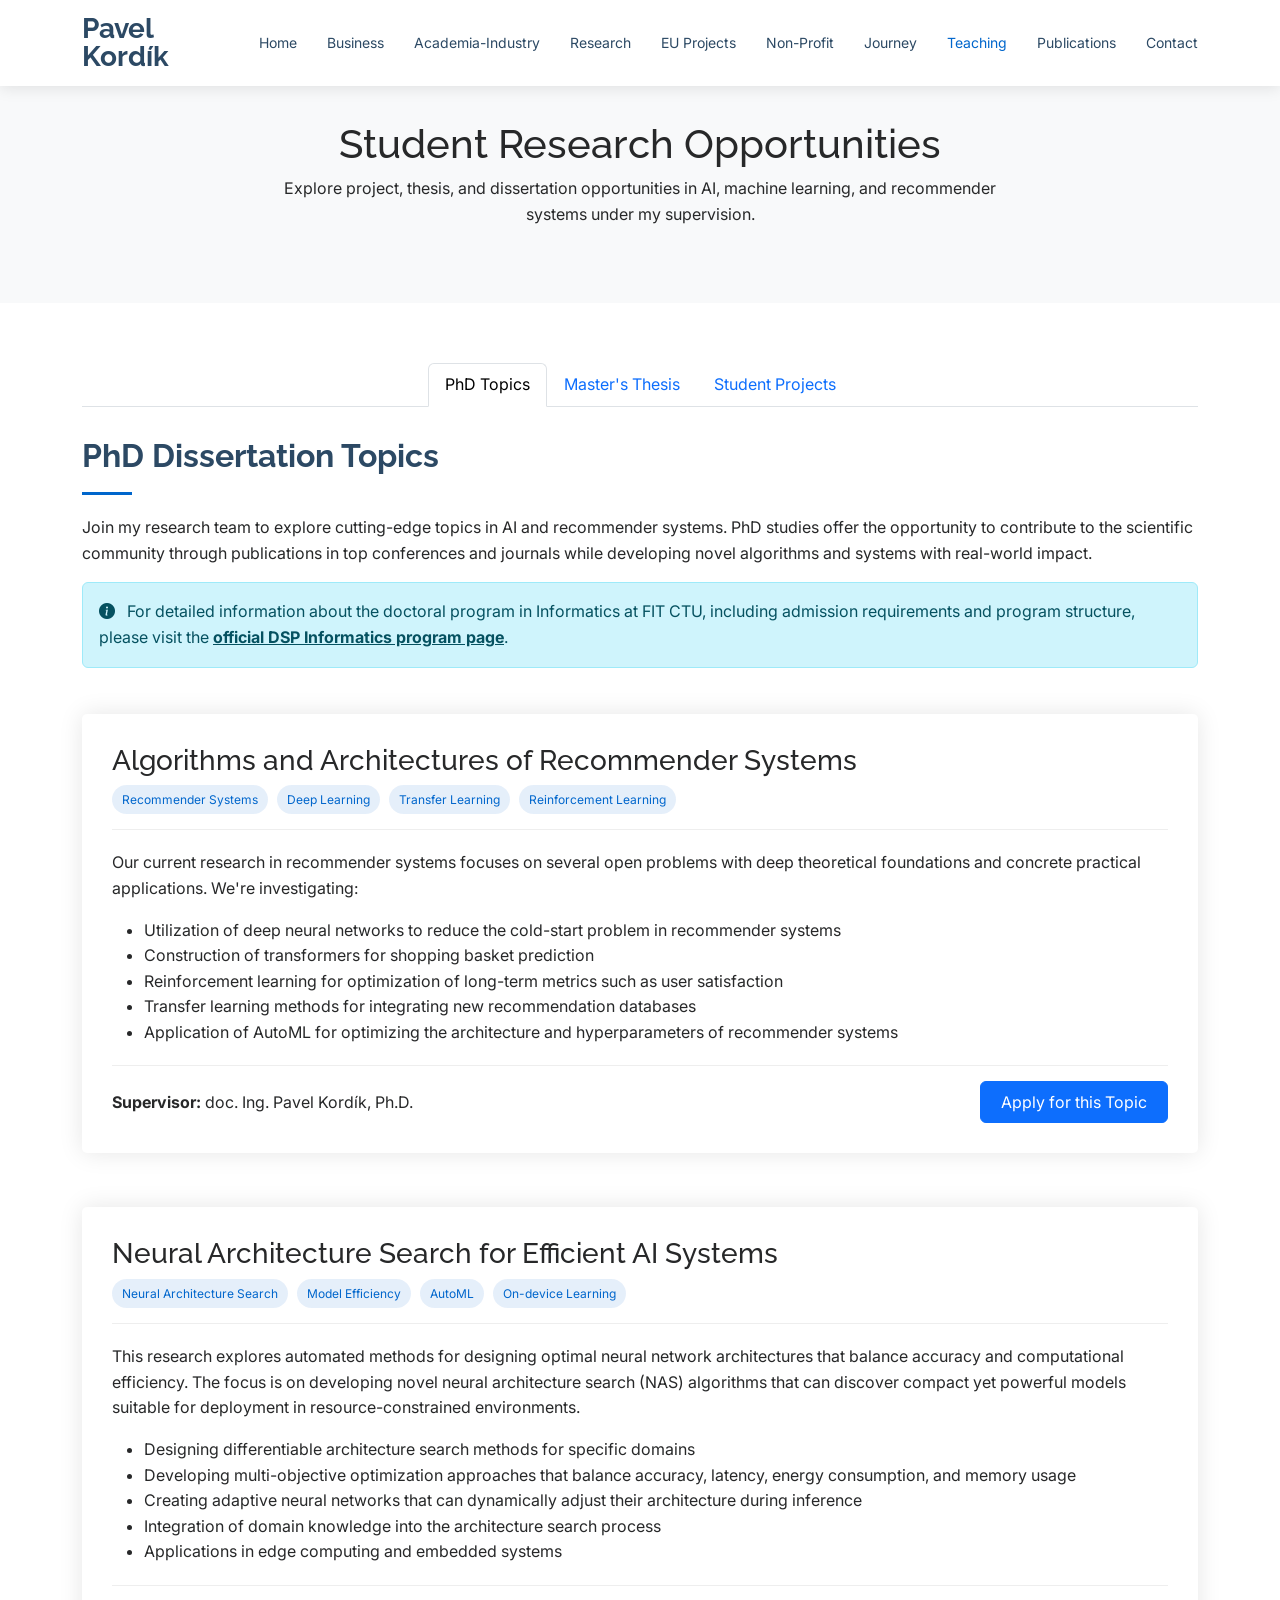
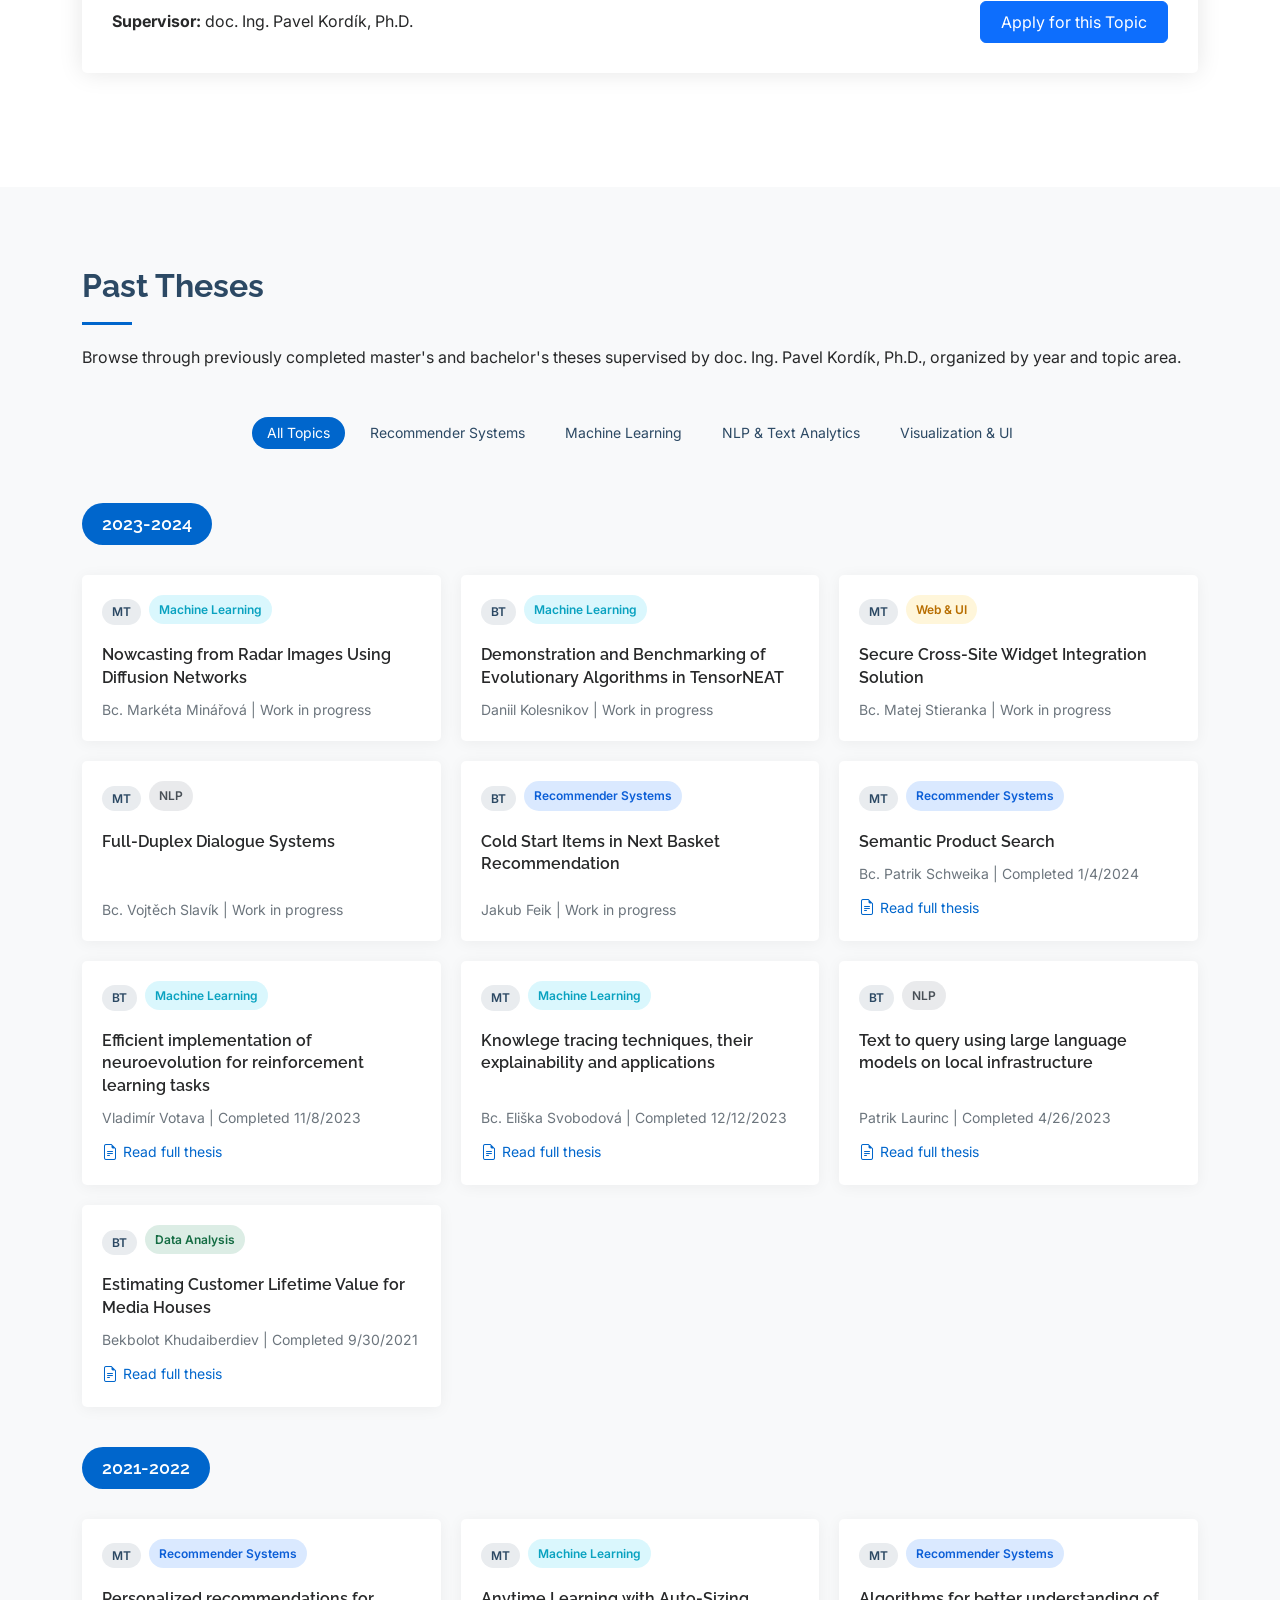
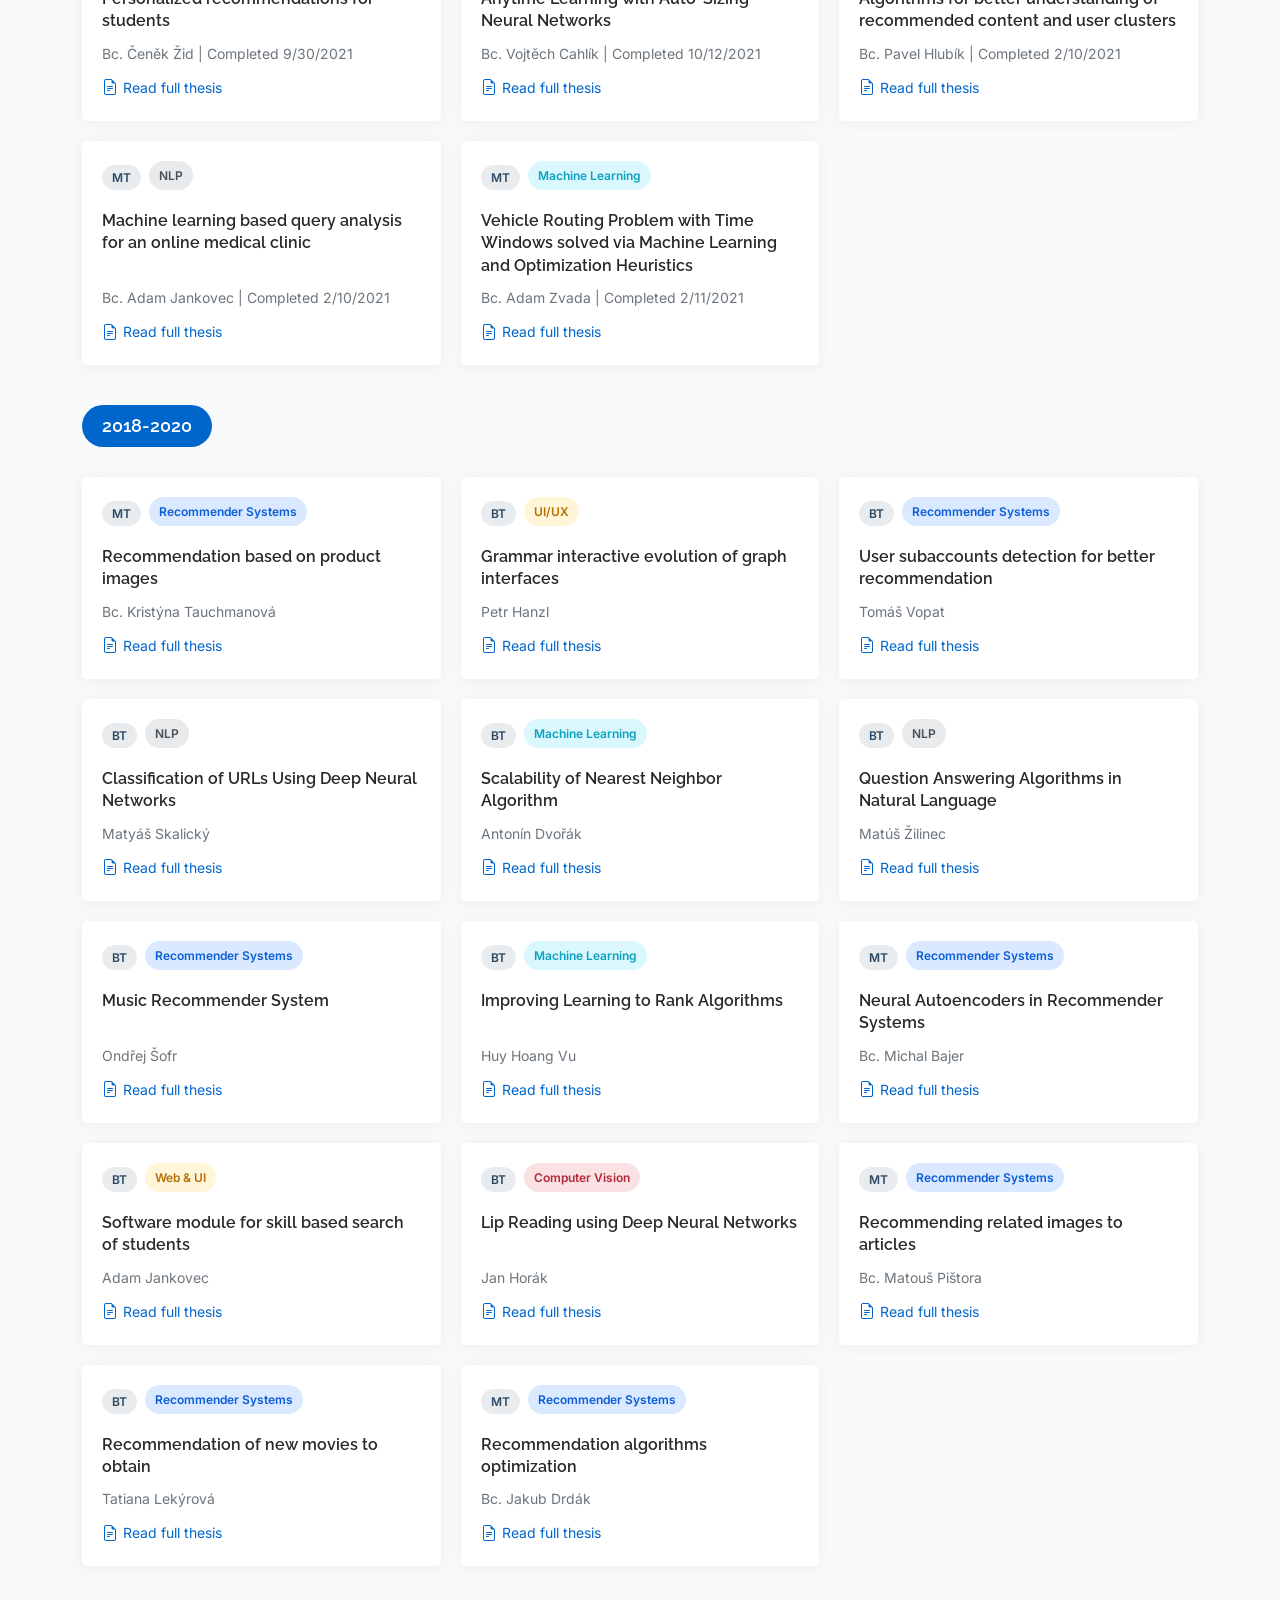
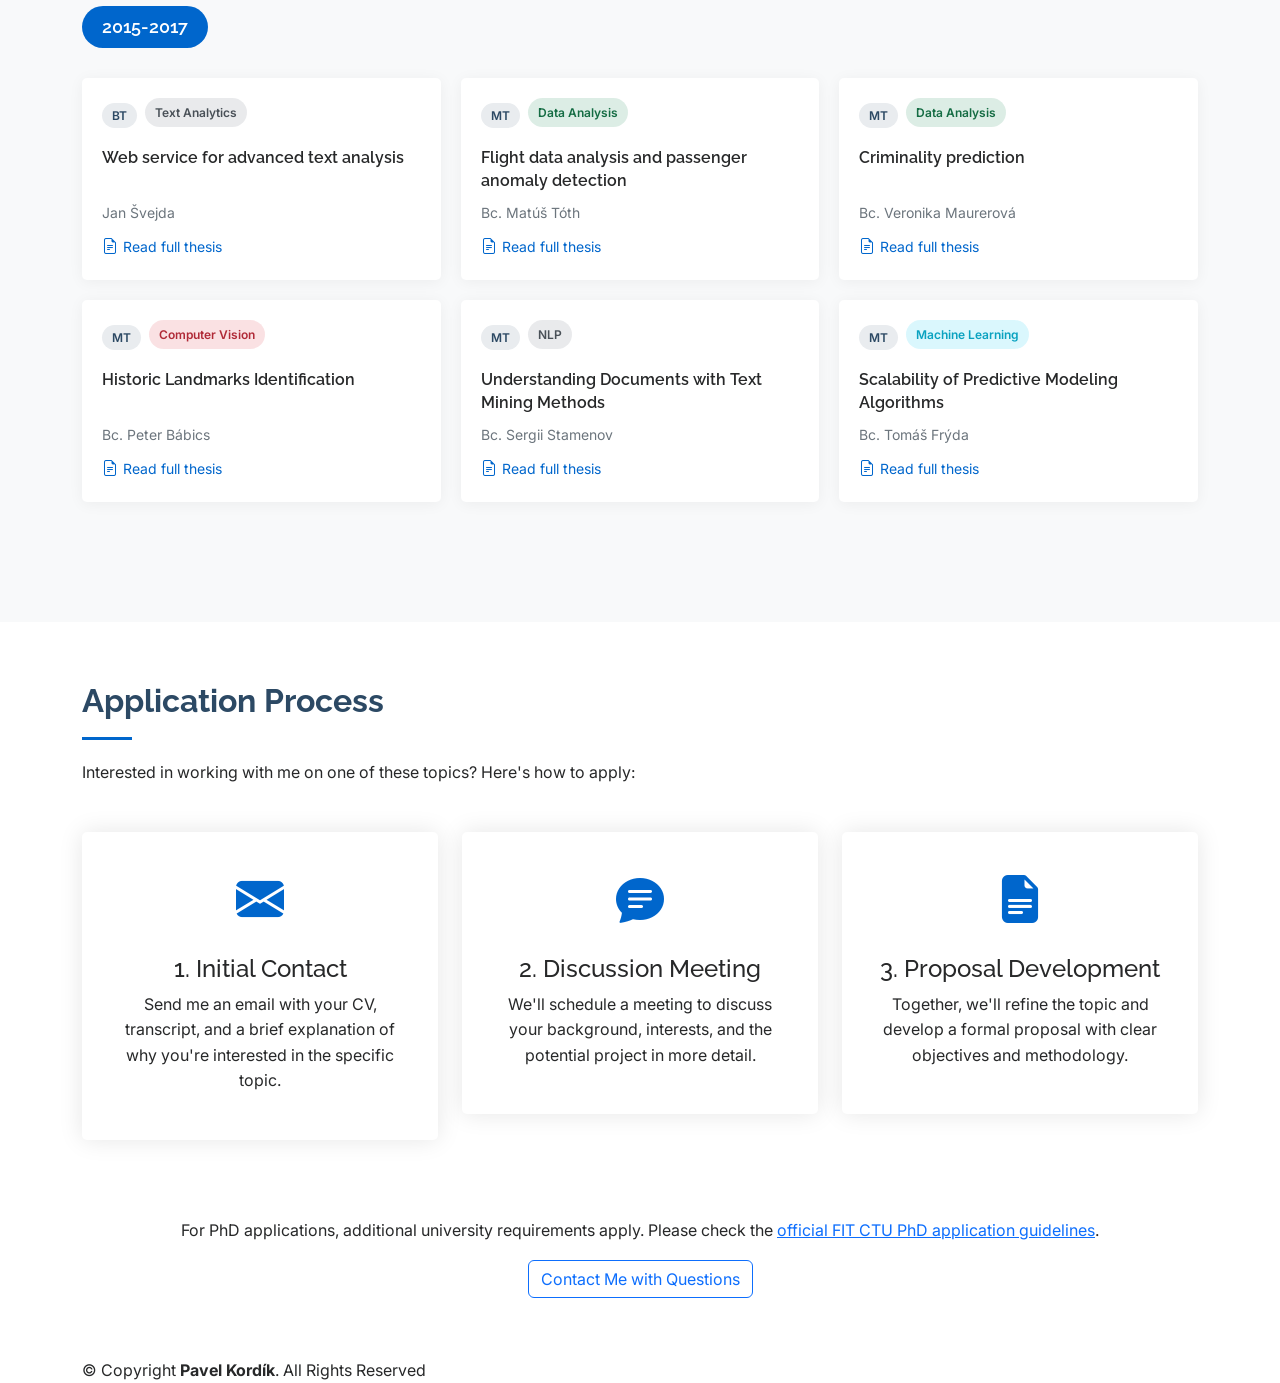
==== student-topics.html @ f91f47b9 "Update student-topics.html with thesis timeline and direct thesis links" ====
<!DOCTYPE html>
<html lang="en">

<head>
  <meta charset="utf-8">
  <meta content="width=device-width, initial-scale=1.0" name="viewport">

  <title>Student Topics - Pavel Kordík</title>
  <meta content="Research and study opportunities for students offered by Pavel Kordík at the Czech Technical University in Prague" name="description">
  <meta content="AI, Machine Learning, PhD topics, Student Projects, Recommender Systems, Pavel Kordik" name="keywords">

  <!-- Google Fonts -->
  <link href="https://fonts.googleapis.com/css?family=Inter:300,300i,400,400i,600,600i,700,700i|Raleway:300,300i,400,400i,500,500i,600,600i,700,700i" rel="stylesheet">

  <!-- Vendor CSS Files -->
  <link href="https://cdn.jsdelivr.net/npm/bootstrap@5.3.0/dist/css/bootstrap.min.css" rel="stylesheet">
  <link href="https://cdn.jsdelivr.net/npm/bootstrap-icons@1.10.0/font/bootstrap-icons.css" rel="stylesheet">
  <link href="https://unpkg.com/aos@2.3.1/dist/aos.css" rel="stylesheet">

  <style>
    :root {
      --primary-color: #0066cc;
      --secondary-color: #2c4964;
      --text-color: #272829;
      --light-bg: #f8f9fa;
    }

    body {
      font-family: 'Inter', sans-serif;
      color: var(--text-color);
      line-height: 1.6;
    }

    h1, h2, h3, h4, h5, h6 {
      font-family: 'Raleway', sans-serif;
    }

    #header {
      background: rgba(255, 255, 255, 0.95);
      box-shadow: 0px 2px 15px rgba(0, 0, 0, 0.1);
      transition: all 0.5s;
      z-index: 997;
      padding: 15px 0;
    }
    
    #header .logo {
      font-size: 28px;
      margin: 0;
      padding: 0;
      line-height: 1;
      font-weight: 700;
      font-family: 'Raleway', sans-serif;
    }
    
    #header .logo a {
      color: var(--secondary-color);
      text-decoration: none;
    }
    
    .navbar {
      padding: 0;
    }
    
    .navbar ul {
      margin: 0;
      padding: 0;
      display: flex;
      list-style: none;
      align-items: center;
    }
    
    .navbar li {
      position: relative;
    }
    
    .navbar a, .navbar a:focus {
      display: flex;
      align-items: center;
      justify-content: space-between;
      padding: 10px 0 10px 30px;
      font-size: 14px;
      color: var(--secondary-color);
      white-space: nowrap;
      transition: 0.3s;
      text-decoration: none;
    }
    
    .navbar a i, .navbar a:focus i {
      font-size: 12px;
      line-height: 0;
      margin-left: 5px;
    }
    
    .navbar a:hover, .navbar .active, .navbar .active:focus, .navbar li:hover > a {
      color: var(--primary-color);
    }
    
    .mobile-nav-toggle {
      color: var(--secondary-color);
      font-size: 28px;
      cursor: pointer;
      display: none;
      line-height: 0;
      transition: 0.5s;
    }
    
    .mobile-nav-toggle.bi-x {
      color: #fff;
    }
    
    @media (max-width: 991px) {
      .mobile-nav-toggle {
        display: block;
      }
      
      .navbar ul {
        display: none;
      }
    }
    
    .navbar-mobile {
      position: fixed;
      overflow: hidden;
      top: 0;
      right: 0;
      left: 0;
      bottom: 0;
      background: rgba(0, 0, 0, 0.9);
      transition: 0.3s;
      z-index: 999;
    }
    
    .navbar-mobile .mobile-nav-toggle {
      position: absolute;
      top: 15px;
      right: 15px;
    }
    
    .navbar-mobile ul {
      display: block;
      position: absolute;
      top: 55px;
      right: 15px;
      bottom: 15px;
      left: 15px;
      padding: 10px 0;
      background-color: #fff;
      overflow-y: auto;
      transition: 0.3s;
    }
    
    .navbar-mobile a, .navbar-mobile a:focus {
      padding: 10px 20px;
      font-size: 15px;
      color: var(--secondary-color);
    }
    
    .navbar-mobile a:hover, .navbar-mobile .active, .navbar-mobile li:hover > a {
      color: var(--primary-color);
    }

    .hero {
      padding-top: 120px;
      padding-bottom: 60px;
      background: var(--light-bg);
    }

    .section-title {
      padding-bottom: 30px;
    }

    .section-title h2 {
      font-size: 32px;
      font-weight: bold;
      margin-bottom: 20px;
      padding-bottom: 20px;
      position: relative;
      color: var(--secondary-color);
    }

    .section-title h2::after {
      content: '';
      position: absolute;
      display: block;
      width: 50px;
      height: 3px;
      background: var(--primary-color);
      bottom: 0;
      left: 0;
    }

    section {
      padding: 60px 0;
      overflow: hidden;
    }

    .topic-card {
      padding: 30px;
      box-shadow: 0 0 24px 0 rgba(0, 0, 0, 0.1);
      background: #fff;
      margin-bottom: 30px;
      transition: all 0.3s ease-in-out;
      border-radius: 5px;
    }

    .topic-card:hover {
      transform: translateY(-5px);
    }

    .tag {
      display: inline-block;
      background-color: rgba(0, 102, 204, 0.1);
      color: var(--primary-color);
      padding: 5px 10px;
      border-radius: 20px;
      font-size: 12px;
      margin-right: 5px;
      margin-bottom: 5px;
    }

    .topic-header {
      border-bottom: 1px solid #eee;
      margin-bottom: 20px;
      padding-bottom: 10px;
    }

    .topic-footer {
      border-top: 1px solid #eee;
      margin-top: 20px;
      padding-top: 15px;
      display: flex;
      justify-content: space-between;
      align-items: center;
    }

    .apply-button {
      padding: 8px 20px;
    }

    .tab-content {
      padding-top: 30px;
    }

    /* Add smooth scrolling for all browsers */
    html {
      scroll-behavior: smooth;
    }

    /* Timeline Styles */
    .past-theses {
      background-color: var(--light-bg);
      padding: 80px 0;
    }

    .timeline-year {
      margin-bottom: 40px;
    }

    .year-heading {
      position: relative;
      display: inline-block;
      padding: 10px 20px;
      background-color: var(--primary-color);
      color: #fff;
      border-radius: 30px;
      margin-bottom: 30px;
      font-size: 18px;
      font-weight: 600;
    }

    .timeline-items {
      display: grid;
      grid-template-columns: repeat(auto-fill, minmax(300px, 1fr));
      gap: 20px;
      position: relative;
    }

    .thesis-card {
      background: #fff;
      border-radius: 5px;
      padding: 20px;
      box-shadow: 0 2px 15px rgba(0, 0, 0, 0.05);
      transition: all 0.3s ease;
      height: 100%;
      display: flex;
      flex-direction: column;
    }

    .thesis-card:hover {
      transform: translateY(-5px);
      box-shadow: 0 5px 20px rgba(0, 0, 0, 0.1);
    }

    .thesis-header {
      display: flex;
      align-items: center;
      margin-bottom: 15px;
      flex-wrap: wrap;
      gap: 8px;
    }

    .thesis-type {
      display: inline-block;
      padding: 3px 10px;
      background-color: #e9ecef;
      border-radius: 20px;
      font-size: 12px;
      font-weight: 600;
      color: var(--secondary-color);
    }

    .thesis-badge {
      display: inline-block;
      padding: 3px 10px;
      background-color: #198754;
      color: white;
      border-radius: 20px;
      font-size: 12px;
      font-weight: 600;
    }

    /* Improved tag colors with better readability */
    .tag.bg-primary {
      background-color: rgba(13, 110, 253, 0.15) !important;
      color: #0b5ed7 !important;
      font-weight: 600;
    }
    
    .tag.bg-info {
      background-color: rgba(13, 202, 240, 0.15) !important;
      color: #0aa2c0 !important;
      font-weight: 600;
    }
    
    .tag.bg-secondary {
      background-color: rgba(108, 117, 125, 0.15) !important;
      color: #495057 !important;
      font-weight: 600;
    }
    
    .tag.bg-success {
      background-color: rgba(25, 135, 84, 0.15) !important;
      color: #146c43 !important;
      font-weight: 600;
    }
    
    .tag.bg-warning {
      background-color: rgba(255, 193, 7, 0.15) !important;
      color: #b86e00 !important;
      font-weight: 600;
    }
    
    .tag.bg-danger {
      background-color: rgba(220, 53, 69, 0.15) !important;
      color: #b02a37 !important;
      font-weight: 600;
    }

    .thesis-card h4 {
      font-size: 16px;
      margin-bottom: 10px;
      line-height: 1.4;
      font-weight: 600;
    }

    .student {
      font-size: 14px;
      color: #6c757d;
      margin: 0;
      margin-top: auto;
    }

    .thesis-link {
      display: inline-flex;
      align-items: center;
      color: var(--primary-color);
      font-size: 14px;
      margin-top: 10px;
      text-decoration: none;
      transition: all 0.3s ease;
    }

    .thesis-link:hover {
      text-decoration: underline;
      color: #0056b3;
    }

    .thesis-link i {
      margin-right: 5px;
      font-size: 16px;
    }

    .nav-pills .nav-link {
      border-radius: 20px;
      padding: 5px 15px;
      font-size: 14px;
      margin: 0 5px;
      color: var(--secondary-color);
    }

    .nav-pills .nav-link.active {
      background-color: var(--primary-color);
      color: white;
    }

    @media (max-width: 768px) {
      .timeline-items {
        grid-template-columns: 1fr;
      }
    }
  </style>
</head>

<body>
  <!-- Header with Navigation -->
  <header id="header" class="fixed-top d-flex align-items-center">
    <div class="container d-flex align-items-center justify-content-between">
      <h1 class="logo me-auto"><a href="index.html">Pavel Kordík</a></h1>
      <nav id="navbar" class="navbar">
        <ul>
          <li><a class="nav-link" href="index.html">Home</a></li>
          <li><a class="nav-link" href="index.html#business">Business</a></li>
          <li><a class="nav-link" href="index.html#bridge">Academia-Industry</a></li>
          <li><a class="nav-link" href="index.html#research">Research</a></li>
          <li><a class="nav-link" href="index.html#eu-projects">EU Projects</a></li>
          <li><a class="nav-link" href="index.html#non-profit">Non-Profit</a></li>
          <li><a class="nav-link" href="index.html#journey">Journey</a></li>
          <li><a class="nav-link active" href="index.html#teaching">Teaching</a></li>
          <li><a class="nav-link" href="index.html#publications">Publications</a></li>
          <li><a class="nav-link" href="index.html#contact">Contact</a></li>
        </ul>
        <i class="bi bi-list mobile-nav-toggle"></i>
      </nav>
    </div>
  </header>

  <!-- Hero Section -->
  <section id="hero" class="hero">
    <div class="container">
      <div class="row gy-4 justify-content-center">
        <div class="col-lg-8 text-center">
          <h1 data-aos="fade-up">Student Research Opportunities</h1>
          <p data-aos="fade-up" data-aos-delay="400">Explore project, thesis, and dissertation opportunities in AI, machine learning, and recommender systems under my supervision.</p>
        </div>
      </div>
    </div>
  </section>

  <main id="main">
    <!-- Topic Navigation -->
    <section class="topic-navigation">
      <div class="container">
        <ul class="nav nav-tabs justify-content-center" id="topicTabs" role="tablist">
          <li class="nav-item" role="presentation">
            <button class="nav-link active" id="phd-tab" data-bs-toggle="tab" data-bs-target="#phd" type="button" role="tab" aria-controls="phd" aria-selected="true">PhD Topics</button>
          </li>
          <li class="nav-item" role="presentation">
            <button class="nav-link" id="masters-tab" data-bs-toggle="tab" data-bs-target="#masters" type="button" role="tab" aria-controls="masters" aria-selected="false">Master's Thesis</button>
          </li>
          <li class="nav-item" role="presentation">
            <button class="nav-link" id="projects-tab" data-bs-toggle="tab" data-bs-target="#projects" type="button" role="tab" aria-controls="projects" aria-selected="false">Student Projects</button>
          </li>
        </ul>

        <div class="tab-content" id="topicTabsContent">
          <!-- PhD Topics -->
          <div class="tab-pane fade show active" id="phd" role="tabpanel" aria-labelledby="phd-tab">
            <div class="section-title">
              <h2>PhD Dissertation Topics</h2>
              <p>Join my research team to explore cutting-edge topics in AI and recommender systems. PhD studies offer the opportunity to contribute to the scientific community through publications in top conferences and journals while developing novel algorithms and systems with real-world impact.</p>
              <div class="alert alert-info mt-3">
                <i class="bi bi-info-circle-fill me-2"></i>
                For detailed information about the doctoral program in Informatics at FIT CTU, including admission requirements and program structure, please visit the 
                <a href="https://fit.cvut.cz/en/studies/programs-and-specializations/doctoral/dsp-informatics" target="_blank" class="alert-link">official DSP Informatics program page</a>.
              </div>
            </div>

            <div class="row">
              <div class="col-lg-12 mb-4">
                <div class="topic-card" data-aos="fade-up">
                  <div class="topic-header">
                    <h3>Algorithms and Architectures of Recommender Systems</h3>
                    <div class="mt-2">
                      <span class="tag">Recommender Systems</span>
                      <span class="tag">Deep Learning</span>
                      <span class="tag">Transfer Learning</span>
                      <span class="tag">Reinforcement Learning</span>
                    </div>
                  </div>
                  
                  <p>Our current research in recommender systems focuses on several open problems with deep theoretical foundations and concrete practical applications. We're investigating:</p>
                  
                  <ul>
                    <li>Utilization of deep neural networks to reduce the cold-start problem in recommender systems</li>
                    <li>Construction of transformers for shopping basket prediction</li>
                    <li>Reinforcement learning for optimization of long-term metrics such as user satisfaction</li>
                    <li>Transfer learning methods for integrating new recommendation databases</li>
                    <li>Application of AutoML for optimizing the architecture and hyperparameters of recommender systems</li>
                  </ul>
                  
                  <div class="topic-footer">
                    <div>
                      <strong>Supervisor:</strong> doc. Ing. Pavel Kordík, Ph.D.
                    </div>
                    <a href="mailto:kordik@gmail.com?subject=PhD%20Application%3A%20Recommender%20Systems" class="btn btn-primary apply-button">Apply for this Topic</a>
                  </div>
                </div>
              </div>

              <div class="col-lg-12 mb-4">
                <div class="topic-card" data-aos="fade-up" data-aos-delay="100">
                  <div class="topic-header">
                    <h3>Neural Architecture Search for Efficient AI Systems</h3>
                    <div class="mt-2">
                      <span class="tag">Neural Architecture Search</span>
                      <span class="tag">Model Efficiency</span>
                      <span class="tag">AutoML</span>
                      <span class="tag">On-device Learning</span>
                    </div>
                  </div>
                  
                  <p>This research explores automated methods for designing optimal neural network architectures that balance accuracy and computational efficiency. The focus is on developing novel neural architecture search (NAS) algorithms that can discover compact yet powerful models suitable for deployment in resource-constrained environments.</p>
                  
                  <ul>
                    <li>Designing differentiable architecture search methods for specific domains</li>
                    <li>Developing multi-objective optimization approaches that balance accuracy, latency, energy consumption, and memory usage</li>
                    <li>Creating adaptive neural networks that can dynamically adjust their architecture during inference</li>
                    <li>Integration of domain knowledge into the architecture search process</li>
                    <li>Applications in edge computing and embedded systems</li>
                  </ul>
                  
                  <div class="topic-footer">
                    <div>
                      <strong>Supervisor:</strong> doc. Ing. Pavel Kordík, Ph.D.
                    </div>
                    <a href="mailto:kordik@gmail.com?subject=PhD%20Application%3A%20Neural%20Architecture%20Search" class="btn btn-primary apply-button">Apply for this Topic</a>
                  </div>
                </div>
              </div>
            </div>
          </div>

          <!-- Master's Thesis Topics -->
          <div class="tab-pane fade" id="masters" role="tabpanel" aria-labelledby="masters-tab">
            <div class="section-title">
              <h2>Master's Thesis Topics</h2>
              <p>Master's thesis projects offer an opportunity to develop specialized expertise in cutting-edge AI technologies while solving real-world problems. These topics are designed to challenge you intellectually while producing valuable results for academia and industry.</p>
            </div>

            <div class="row">
              <div class="col-lg-6 mb-4">
                <div class="topic-card" data-aos="fade-up">
                  <div class="topic-header">
                    <h3>Transfer Learning for Cold Start Problem in Recommender Systems</h3>
                    <div class="mt-2">
                      <span class="tag">Transfer Learning</span>
                      <span class="tag">Recommender Systems</span>
                      <span class="tag">Cold Start</span>
                    </div>
                  </div>
                  
                  <p>Develop and evaluate novel methods for leveraging transfer learning to address the cold start problem in recommender systems. This thesis will explore how knowledge from existing domains can be transferred to new domains with limited data.</p>
                  
                  <div class="topic-footer">
                    <div>
                      <strong>Supervisor:</strong> doc. Ing. Pavel Kordík, Ph.D.
                    </div>
                    <a href="mailto:kordik@gmail.com?subject=Master%27s%20Thesis%3A%20Transfer%20Learning" class="btn btn-primary apply-button">Apply</a>
                  </div>
                </div>
              </div>

              <div class="col-lg-6 mb-4">
                <div class="topic-card" data-aos="fade-up" data-aos-delay="100">
                  <div class="topic-header">
                    <h3>Transformer-Based Models for Shopping Basket Prediction</h3>
                    <div class="mt-2">
                      <span class="tag">Transformers</span>
                      <span class="tag">Sequential Data</span>
                      <span class="tag">E-commerce</span>
                    </div>
                  </div>
                  
                  <p>Design and implement transformer-based architectures for predicting shopping basket contents in e-commerce applications. This thesis will investigate how attention mechanisms can capture complex dependencies between items.</p>
                  
                  <div class="topic-footer">
                    <div>
                      <strong>Supervisor:</strong> doc. Ing. Pavel Kordík, Ph.D.
                    </div>
                    <a href="mailto:kordik@gmail.com?subject=Master%27s%20Thesis%3A%20Transformer%20Models" class="btn btn-primary apply-button">Apply</a>
                  </div>
                </div>
              </div>

              <div class="col-lg-6 mb-4">
                <div class="topic-card" data-aos="fade-up" data-aos-delay="200">
                  <div class="topic-header">
                    <h3>Reinforcement Learning for Long-term User Satisfaction in Recommender Systems</h3>
                    <div class="mt-2">
                      <span class="tag">Reinforcement Learning</span>
                      <span class="tag">User Satisfaction</span>
                      <span class="tag">Long-term Metrics</span>
                    </div>
                  </div>
                  
                  <p>Explore the application of reinforcement learning techniques to optimize for long-term user satisfaction in recommender systems, moving beyond immediate click-through and conversion rates.</p>
                  
                  <div class="topic-footer">
                    <div>
                      <strong>Supervisor:</strong> doc. Ing. Pavel Kordík, Ph.D.
                    </div>
                    <a href="mailto:kordik@gmail.com?subject=Master%27s%20Thesis%3A%20RL%20for%20User%20Satisfaction" class="btn btn-primary apply-button">Apply</a>
                  </div>
                </div>
              </div>

              <div class="col-lg-6 mb-4">
                <div class="topic-card" data-aos="fade-up" data-aos-delay="300">
                  <div class="topic-header">
                    <h3>AutoML for Recommender Systems Architecture Optimization</h3>
                    <div class="mt-2">
                      <span class="tag">AutoML</span>
                      <span class="tag">Hyperparameter Tuning</span>
                      <span class="tag">Architecture Optimization</span>
                    </div>
                  </div>
                  
                  <p>Develop automated machine learning approaches for optimizing the architecture and hyperparameters of recommender systems, reducing the need for manual tuning while improving performance.</p>
                  
                  <div class="topic-footer">
                    <div>
                      <strong>Supervisor:</strong> doc. Ing. Pavel Kordík, Ph.D.
                    </div>
                    <a href="mailto:kordik@gmail.com?subject=Master%27s%20Thesis%3A%20AutoML%20for%20Recommenders" class="btn btn-primary apply-button">Apply</a>
                  </div>
                </div>
              </div>
            </div>
          </div>

          <!-- Student Projects -->
          <div class="tab-pane fade" id="projects" role="tabpanel" aria-labelledby="projects-tab">
            <div class="section-title">
              <h2>Student Projects</h2>
              <p>Engage in hands-on projects that apply AI and machine learning techniques to solve real problems. These projects are suitable for bachelor's and master's students looking to develop practical skills and build their portfolio.</p>
            </div>

            <div class="row">
              <div class="col-lg-4 mb-4">
                <div class="topic-card" data-aos="fade-up">
                  <div class="topic-header">
                    <h3>Developing a Content-Based Recommendation Engine</h3>
                    <div class="mt-2">
                      <span class="tag">Content-Based Filtering</span>
                      <span class="tag">NLP</span>
                      <span class="tag">Python</span>
                    </div>
                  </div>
                  
                  <p>Build a content-based recommendation engine that analyzes text features to suggest relevant items to users. Implement and compare different text representation techniques and similarity measures.</p>
                  
                  <div class="topic-footer">
                    <div>
                      <strong>Type:</strong> Bachelor's Project
                    </div>
                    <a href="mailto:kordik@gmail.com?subject=Student%20Project%3A%20Content-Based%20Recommendation" class="btn btn-primary apply-button">Apply</a>
                  </div>
                </div>
              </div>

              <div class="col-lg-4 mb-4">
                <div class="topic-card" data-aos="fade-up" data-aos-delay="100">
                  <div class="topic-header">
                    <h3>A/B Testing Framework for Recommender Systems</h3>
                    <div class="mt-2">
                      <span class="tag">A/B Testing</span>
                      <span class="tag">Statistical Analysis</span>
                      <span class="tag">Web Development</span>
                    </div>
                  </div>
                  
                  <p>Design and implement a framework for conducting and analyzing A/B tests for recommender systems. Develop tools for measuring statistical significance and visualizing test results.</p>
                  
                  <div class="topic-footer">
                    <div>
                      <strong>Type:</strong> Master's Project
                    </div>
                    <a href="mailto:kordik@gmail.com?subject=Student%20Project%3A%20AB%20Testing%20Framework" class="btn btn-primary apply-button">Apply</a>
                  </div>
                </div>
              </div>

              <div class="col-lg-4 mb-4">
                <div class="topic-card" data-aos="fade-up" data-aos-delay="200">
                  <div class="topic-header">
                    <h3>Interactive Visualization of Recommendation Explanations</h3>
                    <div class="mt-2">
                      <span class="tag">Explainable AI</span>
                      <span class="tag">Data Visualization</span>
                      <span class="tag">Frontend Development</span>
                    </div>
                  </div>
                  
                  <p>Create an interactive visualization system that explains recommendations to users. Implement various explanation strategies and develop intuitive visual representations.</p>
                  
                  <div class="topic-footer">
                    <div>
                      <strong>Type:</strong> Bachelor's/Master's Project
                    </div>
                    <a href="mailto:kordik@gmail.com?subject=Student%20Project%3A%20Recommendation%20Visualizations" class="btn btn-primary apply-button">Apply</a>
                  </div>
                </div>
              </div>
            </div>
          </div>
        </div>
      </div>
    </section>

    <!-- Past Theses Timeline Section -->
    <section id="past-theses" class="past-theses">
      <div class="container">
        <div class="section-title">
          <h2>Past Theses</h2>
          <p>Browse through previously completed master's and bachelor's theses supervised by doc. Ing. Pavel Kordík, Ph.D., organized by year and topic area.</p>
        </div>

        <div class="row">
          <div class="col-lg-12">
            <ul class="nav nav-pills mb-4 justify-content-center" id="thesesTabs" role="tablist">
              <li class="nav-item" role="presentation">
                <button class="nav-link active" id="all-tab" data-bs-toggle="pill" data-bs-target="#all-theses" type="button" role="tab" aria-controls="all-theses" aria-selected="true">All Topics</button>
              </li>
              <li class="nav-item" role="presentation">
                <button class="nav-link" id="recsys-tab" data-bs-toggle="pill" data-bs-target="#recsys-theses" type="button" role="tab" aria-controls="recsys-theses" aria-selected="false">Recommender Systems</button>
              </li>
              <li class="nav-item" role="presentation">
                <button class="nav-link" id="ml-tab" data-bs-toggle="pill" data-bs-target="#ml-theses" type="button" role="tab" aria-controls="ml-theses" aria-selected="false">Machine Learning</button>
              </li>
              <li class="nav-item" role="presentation">
                <button class="nav-link" id="nlp-tab" data-bs-toggle="pill" data-bs-target="#nlp-theses" type="button" role="tab" aria-controls="nlp-theses" aria-selected="false">NLP & Text Analytics</button>
              </li>
              <li class="nav-item" role="presentation">
                <button class="nav-link" id="vis-tab" data-bs-toggle="pill" data-bs-target="#vis-theses" type="button" role="tab" aria-controls="vis-theses" aria-selected="false">Visualization & UI</button>
              </li>
            </ul>

            <div class="tab-content" id="thesesTabsContent">
              <!-- All Theses Timeline -->
              <div class="tab-pane fade show active" id="all-theses" role="tabpanel" aria-labelledby="all-tab">
                <div class="timeline">
                  <!-- 2023-2024 -->
                  <div class="timeline-year" data-aos="fade-up">
                    <h3 class="year-heading">2023-2024</h3>
                    <div class="timeline-items">
                      <div class="thesis-card" data-category="ml">
                        <div class="thesis-header">
                          <span class="thesis-type">MT</span>
                          <span class="tag bg-info">Machine Learning</span>
                        </div>
                        <h4>Nowcasting from Radar Images Using Diffusion Networks</h4>
                        <p class="student">Bc. Markéta Minářová | Work in progress</p>
                      </div>

                      <div class="thesis-card" data-category="ml">
                        <div class="thesis-header">
                          <span class="thesis-type">BT</span>
                          <span class="tag bg-info">Machine Learning</span>
                        </div>
                        <h4>Demonstration and Benchmarking of Evolutionary Algorithms in TensorNEAT</h4>
                        <p class="student">Daniil Kolesnikov | Work in progress</p>
                      </div>

                      <div class="thesis-card" data-category="ui">
                        <div class="thesis-header">
                          <span class="thesis-type">MT</span>
                          <span class="tag bg-warning">Web & UI</span>
                        </div>
                        <h4>Secure Cross-Site Widget Integration Solution</h4>
                        <p class="student">Bc. Matej Stieranka | Work in progress</p>
                      </div>

                      <div class="thesis-card" data-category="nlp">
                        <div class="thesis-header">
                          <span class="thesis-type">MT</span>
                          <span class="tag bg-secondary">NLP</span>
                        </div>
                        <h4>Full-Duplex Dialogue Systems</h4>
                        <p class="student">Bc. Vojtěch Slavík | Work in progress</p>
                      </div>

                      <div class="thesis-card" data-category="recsys">
                        <div class="thesis-header">
                          <span class="thesis-type">BT</span>
                          <span class="tag bg-primary">Recommender Systems</span>
                        </div>
                        <h4>Cold Start Items in Next Basket Recommendation</h4>
                        <p class="student">Jakub Feik | Work in progress</p>
                      </div>

                      <div class="thesis-card" data-category="recsys">
                        <div class="thesis-header">
                          <span class="thesis-type">MT</span>
                          <span class="tag bg-primary">Recommender Systems</span>
                        </div>
                        <h4>Semantic Product Search</h4>
                        <p class="student">Bc. Patrik Schweika | Completed 1/4/2024</p>
                        <a href="https://dspace.cvut.cz/handle/10467/114585" target="_blank" class="thesis-link">
                          <i class="bi bi-file-earmark-text"></i> Read full thesis
                        </a>
                      </div>

                      <div class="thesis-card" data-category="ml">
                        <div class="thesis-header">
                          <span class="thesis-type">BT</span>
                          <span class="tag bg-info">Machine Learning</span>
                        </div>
                        <h4>Efficient implementation of neuroevolution for reinforcement learning tasks</h4>
                        <p class="student">Vladimír Votava | Completed 11/8/2023</p>
                        <a href="https://dspace.cvut.cz/handle/10467/115974" target="_blank" class="thesis-link">
                          <i class="bi bi-file-earmark-text"></i> Read full thesis
                        </a>
                      </div>

                      <div class="thesis-card" data-category="ml">
                        <div class="thesis-header">
                          <span class="thesis-type">MT</span>
                          <span class="tag bg-info">Machine Learning</span>
                        </div>
                        <h4>Knowlege tracing techniques, their explainability and applications</h4>
                        <p class="student">Bc. Eliška Svobodová | Completed 12/12/2023</p>
                        <a href="https://dspace.cvut.cz/handle/10467/114586" target="_blank" class="thesis-link">
                          <i class="bi bi-file-earmark-text"></i> Read full thesis
                        </a>
                      </div>

                      <div class="thesis-card" data-category="nlp">
                        <div class="thesis-header">
                          <span class="thesis-type">BT</span>
                          <span class="tag bg-secondary">NLP</span>
                        </div>
                        <h4>Text to query using large language models on local infrastructure</h4>
                        <p class="student">Patrik Laurinc | Completed 4/26/2023</p>
                        <a href="https://dspace.cvut.cz/handle/10467/109371" target="_blank" class="thesis-link">
                          <i class="bi bi-file-earmark-text"></i> Read full thesis
                        </a>
                      </div>

                      <div class="thesis-card" data-category="web">
                        <div class="thesis-header">
                          <span class="thesis-type">BT</span>
                          <span class="tag bg-success">Data Analysis</span>
                        </div>
                        <h4>Estimating Customer Lifetime Value for Media Houses</h4>
                        <p class="student">Bekbolot Khudaiberdiev | Completed 9/30/2021</p>
                        <a href="https://dspace.cvut.cz/handle/10467/107260" target="_blank" class="thesis-link">
                          <i class="bi bi-file-earmark-text"></i> Read full thesis
                        </a>
                      </div>
                    </div>
                  </div>

                  <!-- 2021-2022 -->
                  <div class="timeline-year" data-aos="fade-up" data-aos-delay="100">
                    <h3 class="year-heading">2021-2022</h3>
                    <div class="timeline-items">
                      <div class="thesis-card" data-category="recsys">
                        <div class="thesis-header">
                          <span class="thesis-type">MT</span>
                          <span class="tag bg-primary">Recommender Systems</span>
                        </div>
                        <h4>Personalized recommendations for students</h4>
                        <p class="student">Bc. Čeněk Žid | Completed 9/30/2021</p>
                        <a href="https://dspace.cvut.cz/handle/10467/101209" target="_blank" class="thesis-link">
                          <i class="bi bi-file-earmark-text"></i> Read full thesis
                        </a>
                      </div>

                      <div class="thesis-card" data-category="ml">
                        <div class="thesis-header">
                          <span class="thesis-type">MT</span>
                          <span class="tag bg-info">Machine Learning</span>
                        </div>
                        <h4>Anytime Learning with Auto-Sizing Neural Networks</h4>
                        <p class="student">Bc. Vojtěch Cahlík | Completed 10/12/2021</p>
                        <a href="https://dspace.cvut.cz/handle/10467/101055" target="_blank" class="thesis-link">
                          <i class="bi bi-file-earmark-text"></i> Read full thesis
                        </a>
                      </div>

                      <div class="thesis-card" data-category="recsys">
                        <div class="thesis-header">
                          <span class="thesis-type">MT</span>
                          <span class="tag bg-primary">Recommender Systems</span>
                        </div>
                        <h4>Algorithms for better understanding of recommended content and user clusters</h4>
                        <p class="student">Bc. Pavel Hlubík | Completed 2/10/2021</p>
                        <a href="https://dspace.cvut.cz/handle/10467/94489" target="_blank" class="thesis-link">
                          <i class="bi bi-file-earmark-text"></i> Read full thesis
                        </a>
                      </div>

                      <div class="thesis-card" data-category="nlp">
                        <div class="thesis-header">
                          <span class="thesis-type">MT</span>
                          <span class="tag bg-secondary">NLP</span>
                        </div>
                        <h4>Machine learning based query analysis for an online medical clinic</h4>
                        <p class="student">Bc. Adam Jankovec | Completed 2/10/2021</p>
                        <a href="https://dspace.cvut.cz/handle/10467/94593" target="_blank" class="thesis-link">
                          <i class="bi bi-file-earmark-text"></i> Read full thesis
                        </a>
                      </div>

                      <div class="thesis-card" data-category="ml">
                        <div class="thesis-header">
                          <span class="thesis-type">MT</span>
                          <span class="tag bg-info">Machine Learning</span>
                        </div>
                        <h4>Vehicle Routing Problem with Time Windows solved via Machine Learning and Optimization Heuristics</h4>
                        <p class="student">Bc. Adam Zvada | Completed 2/11/2021</p>
                        <a href="https://dspace.cvut.cz/handle/10467/94492" target="_blank" class="thesis-link">
                          <i class="bi bi-file-earmark-text"></i> Read full thesis
                        </a>
                      </div>
                    </div>
                  </div>

                  <!-- 2018-2020 -->
                  <div class="timeline-year" data-aos="fade-up" data-aos-delay="200">
                    <h3 class="year-heading">2018-2020</h3>
                    <div class="timeline-items">
                      <div class="thesis-card" data-category="recsys">
                        <div class="thesis-header">
                          <span class="thesis-type">MT</span>
                          <span class="tag bg-primary">Recommender Systems</span>
                        </div>
                        <h4>Recommendation based on product images</h4>
                        <p class="student">Bc. Kristýna Tauchmanová</p>
                        <a href="https://dspace.cvut.cz/handle/10467/90093" target="_blank" class="thesis-link">
                          <i class="bi bi-file-earmark-text"></i> Read full thesis
                        </a>
                      </div>

                      <div class="thesis-card" data-category="ui">
                        <div class="thesis-header">
                          <span class="thesis-type">BT</span>
                          <span class="tag bg-warning">UI/UX</span>
                        </div>
                        <h4>Grammar interactive evolution of graph interfaces</h4>
                        <p class="student">Petr Hanzl</p>
                        <a href="https://dspace.cvut.cz/handle/10467/83425" target="_blank" class="thesis-link">
                          <i class="bi bi-file-earmark-text"></i> Read full thesis
                        </a>
                      </div>

                      <div class="thesis-card" data-category="recsys">
                        <div class="thesis-header">
                          <span class="thesis-type">BT</span>
                          <span class="tag bg-primary">Recommender Systems</span>
                        </div>
                        <h4>User subaccounts detection for better recommendation</h4>
                        <p class="student">Tomáš Vopat</p>
                        <a href="https://dspace.cvut.cz/handle/10467/83387" target="_blank" class="thesis-link">
                          <i class="bi bi-file-earmark-text"></i> Read full thesis
                        </a>
                      </div>

                      <div class="thesis-card" data-category="nlp">
                        <div class="thesis-header">
                          <span class="thesis-type">BT</span>
                          <span class="tag bg-secondary">NLP</span>
                        </div>
                        <h4>Classification of URLs Using Deep Neural Networks</h4>
                        <p class="student">Matyáš Skalický</p>
                        <a href="https://dspace.cvut.cz/handle/10467/83230" target="_blank" class="thesis-link">
                          <i class="bi bi-file-earmark-text"></i> Read full thesis
                        </a>
                      </div>

                      <div class="thesis-card" data-category="ml">
                        <div class="thesis-header">
                          <span class="thesis-type">BT</span>
                          <span class="tag bg-info">Machine Learning</span>
                        </div>
                        <h4>Scalability of Nearest Neighbor Algorithm</h4>
                        <p class="student">Antonín Dvořák</p>
                        <a href="https://dspace.cvut.cz/handle/10467/83215" target="_blank" class="thesis-link">
                          <i class="bi bi-file-earmark-text"></i> Read full thesis
                        </a>
                      </div>

                      <div class="thesis-card" data-category="nlp">
                        <div class="thesis-header">
                          <span class="thesis-type">BT</span>
                          <span class="tag bg-secondary">NLP</span>
                        </div>
                        <h4>Question Answering Algorithms in Natural Language</h4>
                        <p class="student">Matúš Žilinec</p>
                        <a href="https://dspace.cvut.cz/handle/10467/83399" target="_blank" class="thesis-link">
                          <i class="bi bi-file-earmark-text"></i> Read full thesis
                        </a>
                      </div>

                      <div class="thesis-card" data-category="recsys">
                        <div class="thesis-header">
                          <span class="thesis-type">BT</span>
                          <span class="tag bg-primary">Recommender Systems</span>
                        </div>
                        <h4>Music Recommender System</h4>
                        <p class="student">Ondřej Šofr</p>
                        <a href="https://dspace.cvut.cz/handle/10467/79444" target="_blank" class="thesis-link">
                          <i class="bi bi-file-earmark-text"></i> Read full thesis
                        </a>
                      </div>

                      <div class="thesis-card" data-category="ml">
                        <div class="thesis-header">
                          <span class="thesis-type">BT</span>
                          <span class="tag bg-info">Machine Learning</span>
                        </div>
                        <h4>Improving Learning to Rank Algorithms</h4>
                        <p class="student">Huy Hoang Vu</p>
                        <a href="https://dspace.cvut.cz/handle/10467/76809" target="_blank" class="thesis-link">
                          <i class="bi bi-file-earmark-text"></i> Read full thesis
                        </a>
                      </div>

                      <div class="thesis-card" data-category="recsys">
                        <div class="thesis-header">
                          <span class="thesis-type">MT</span>
                          <span class="tag bg-primary">Recommender Systems</span>
                        </div>
                        <h4>Neural Autoencoders in Recommender Systems</h4>
                        <p class="student">Bc. Michal Bajer</p>
                        <a href="https://dspace.cvut.cz/handle/10467/82568" target="_blank" class="thesis-link">
                          <i class="bi bi-file-earmark-text"></i> Read full thesis
                        </a>
                      </div>

                      <div class="thesis-card" data-category="ui">
                        <div class="thesis-header">
                          <span class="thesis-type">BT</span>
                          <span class="tag bg-warning">Web & UI</span>
                        </div>
                        <h4>Software module for skill based search of students</h4>
                        <p class="student">Adam Jankovec</p>
                        <a href="https://dspace.cvut.cz/handle/10467/83147" target="_blank" class="thesis-link">
                          <i class="bi bi-file-earmark-text"></i> Read full thesis
                        </a>
                      </div>

                      <div class="thesis-card" data-category="cv">
                        <div class="thesis-header">
                          <span class="thesis-type">BT</span>
                          <span class="tag bg-danger">Computer Vision</span>
                        </div>
                        <h4>Lip Reading using Deep Neural Networks</h4>
                        <p class="student">Jan Horák</p>
                        <a href="https://dspace.cvut.cz/handle/10467/76800" target="_blank" class="thesis-link">
                          <i class="bi bi-file-earmark-text"></i> Read full thesis
                        </a>
                      </div>

                      <div class="thesis-card" data-category="recsys">
                        <div class="thesis-header">
                          <span class="thesis-type">MT</span>
                          <span class="tag bg-primary">Recommender Systems</span>
                        </div>
                        <h4>Recommending related images to articles</h4>
                        <p class="student">Bc. Matouš Pištora</p>
                        <a href="https://dspace.cvut.cz/handle/10467/82329" target="_blank" class="thesis-link">
                          <i class="bi bi-file-earmark-text"></i> Read full thesis
                        </a>
                      </div>

                      <div class="thesis-card" data-category="recsys">
                        <div class="thesis-header">
                          <span class="thesis-type">BT</span>
                          <span class="tag bg-primary">Recommender Systems</span>
                        </div>
                        <h4>Recommendation of new movies to obtain</h4>
                        <p class="student">Tatiana Lekýrová</p>
                        <a href="https://dspace.cvut.cz/handle/10467/83193" target="_blank" class="thesis-link">
                          <i class="bi bi-file-earmark-text"></i> Read full thesis
                        </a>
                      </div>

                      <div class="thesis-card" data-category="recsys">
                        <div class="thesis-header">
                          <span class="thesis-type">MT</span>
                          <span class="tag bg-primary">Recommender Systems</span>
                        </div>
                        <h4>Recommendation algorithms optimization</h4>
                        <p class="student">Bc. Jakub Drdák</p>
                        <a href="https://dspace.cvut.cz/handle/10467/74610" target="_blank" class="thesis-link">
                          <i class="bi bi-file-earmark-text"></i> Read full thesis
                        </a>
                      </div>
                    </div>
                  </div>

                  <!-- 2015-2017 -->
                  <div class="timeline-year" data-aos="fade-up" data-aos-delay="300">
                    <h3 class="year-heading">2015-2017</h3>
                    <div class="timeline-items">
                      <div class="thesis-card" data-category="web">
                        <div class="thesis-header">
                          <span class="thesis-type">BT</span>
                          <span class="tag bg-secondary">Text Analytics</span>
                        </div>
                        <h4>Web service for advanced text analysis</h4>
                        <p class="student">Jan Švejda</p>
                        <a href="https://dspace.cvut.cz/handle/10467/69963" target="_blank" class="thesis-link">
                          <i class="bi bi-file-earmark-text"></i> Read full thesis
                        </a>
                      </div>

                      <div class="thesis-card" data-category="ml">
                        <div class="thesis-header">
                          <span class="thesis-type">MT</span>
                          <span class="tag bg-success">Data Analysis</span>
                        </div>
                        <h4>Flight data analysis and passenger anomaly detection</h4>
                        <p class="student">Bc. Matúš Tóth</p>
                        <a href="https://dspace.cvut.cz/handle/10467/70156" target="_blank" class="thesis-link">
                          <i class="bi bi-file-earmark-text"></i> Read full thesis
                        </a>
                      </div>

                      <div class="thesis-card" data-category="ml">
                        <div class="thesis-header">
                          <span class="thesis-type">MT</span>
                          <span class="tag bg-success">Data Analysis</span>
                        </div>
                        <h4>Criminality prediction</h4>
                        <p class="student">Bc. Veronika Maurerová</p>
                        <a href="https://dspace.cvut.cz/handle/10467/69704" target="_blank" class="thesis-link">
                          <i class="bi bi-file-earmark-text"></i> Read full thesis
                        </a>
                      </div>

                      <div class="thesis-card" data-category="cv">
                        <div class="thesis-header">
                          <span class="thesis-type">MT</span>
                          <span class="tag bg-danger">Computer Vision</span>
                        </div>
                        <h4>Historic Landmarks Identification</h4>
                        <p class="student">Bc. Peter Bábics</p>
                        <a href="https://dspace.cvut.cz/handle/10467/70406" target="_blank" class="thesis-link">
                          <i class="bi bi-file-earmark-text"></i> Read full thesis
                        </a>
                      </div>

                      <div class="thesis-card" data-category="nlp">
                        <div class="thesis-header">
                          <span class="thesis-type">MT</span>
                          <span class="tag bg-secondary">NLP</span>
                        </div>
                        <h4>Understanding Documents with Text Mining Methods</h4>
                        <p class="student">Bc. Sergii Stamenov</p>
                        <a href="https://dspace.cvut.cz/handle/10467/69588" target="_blank" class="thesis-link">
                          <i class="bi bi-file-earmark-text"></i> Read full thesis
                        </a>
                      </div>

                      <div class="thesis-card" data-category="ml">
                        <div class="thesis-header">
                          <span class="thesis-type">MT</span>
                          <span class="tag bg-info">Machine Learning</span>
                        </div>
                        <h4>Scalability of Predictive Modeling Algorithms</h4>
                        <p class="student">Bc. Tomáš Frýda</p>
                        <a href="https://dspace.cvut.cz/handle/10467/69110" target="_blank" class="thesis-link">
                          <i class="bi bi-file-earmark-text"></i> Read full thesis
                        </a>
                      </div>
                    </div>
                  </div>
                </div>
              </div>

              <!-- Filtered views for specific categories will be added by JavaScript dynamically -->
              <div class="tab-pane fade" id="recsys-theses" role="tabpanel" aria-labelledby="recsys-tab">
                <!-- Content will be generated by JS -->
              </div>

              <div class="tab-pane fade" id="ml-theses" role="tabpanel" aria-labelledby="ml-tab">
                <!-- Content will be generated by JS -->
              </div>

              <div class="tab-pane fade" id="nlp-theses" role="tabpanel" aria-labelledby="nlp-tab">
                <!-- Content will be generated by JS -->
              </div>

              <div class="tab-pane fade" id="vis-theses" role="tabpanel" aria-labelledby="vis-tab">
                <!-- Content will be generated by JS -->
              </div>
            </div>
          </div>
        </div>
      </div>
    </section>

    <!-- Application Process Section -->
    <section class="application-process section-bg">
      <div class="container">
        <div class="section-title">
          <h2>Application Process</h2>
          <p>Interested in working with me on one of these topics? Here's how to apply:</p>
        </div>

        <div class="row">
          <div class="col-lg-4 mb-4">
            <div class="topic-card text-center" data-aos="fade-up">
              <i class="bi bi-envelope-fill" style="font-size: 3rem; color: var(--primary-color);"></i>
              <h4 class="mt-3">1. Initial Contact</h4>
              <p>Send me an email with your CV, transcript, and a brief explanation of why you're interested in the specific topic.</p>
            </div>
          </div>

          <div class="col-lg-4 mb-4">
            <div class="topic-card text-center" data-aos="fade-up" data-aos-delay="100">
              <i class="bi bi-chat-text-fill" style="font-size: 3rem; color: var(--primary-color);"></i>
              <h4 class="mt-3">2. Discussion Meeting</h4>
              <p>We'll schedule a meeting to discuss your background, interests, and the potential project in more detail.</p>
            </div>
          </div>

          <div class="col-lg-4 mb-4">
            <div class="topic-card text-center" data-aos="fade-up" data-aos-delay="200">
              <i class="bi bi-file-earmark-text-fill" style="font-size: 3rem; color: var(--primary-color);"></i>
              <h4 class="mt-3">3. Proposal Development</h4>
              <p>Together, we'll refine the topic and develop a formal proposal with clear objectives and methodology.</p>
            </div>
          </div>
        </div>

        <div class="text-center mt-4">
          <p>For PhD applications, additional university requirements apply. Please check the <a href="https://fit.cvut.cz/en/admissions/phd-studies" target="_blank">official FIT CTU PhD application guidelines</a>.</p>
          <a href="mailto:kordik@gmail.com" class="btn btn-outline-primary">Contact Me with Questions</a>
        </div>
      </div>
    </section>
  </main>

  <!-- Footer -->
  <footer id="footer" class="footer">
    <div class="container">
      <div class="copyright">
        &copy; Copyright <strong><span>Pavel Kordík</span></strong>. All Rights Reserved
      </div>
    </div>
  </footer>

  <!-- Vendor JS Files -->
  <script src="https://cdn.jsdelivr.net/npm/bootstrap@5.3.0/dist/js/bootstrap.bundle.min.js"></script>
  <script src="https://unpkg.com/aos@2.3.1/dist/aos.js"></script>
  <script>
    AOS.init();

    document.addEventListener('DOMContentLoaded', function() {
      // Mobile navigation toggle
      const mobileNavToggle = document.querySelector('.mobile-nav-toggle');
      const navbar = document.querySelector('#navbar');
      
      if (mobileNavToggle) {
        mobileNavToggle.addEventListener('click', function(e) {
          navbar.classList.toggle('navbar-mobile');
          this.classList.toggle('bi-list');
          this.classList.toggle('bi-x');
        });
      }
      
      // Smooth scrolling for navigation links
      const scrollto = (el) => {
        const header = document.querySelector('#header');
        let offset = header.offsetHeight;
        
        let elementPos = document.querySelector(el).offsetTop;
        window.scrollTo({
          top: elementPos - offset,
          behavior: 'smooth'
        });
      };
      
      // Handle hash links in the url
      window.addEventListener('load', () => {
        if (window.location.hash) {
          if (document.querySelector(window.location.hash)) {
            scrollto(window.location.hash);
            
            // Activate the tab if hash matches a tab id
            const hash = window.location.hash;
            if (hash === '#phd' || hash === '#masters' || hash === '#projects') {
              const tabTrigger = document.querySelector(`button[data-bs-target="${hash}"]`);
              if (tabTrigger) {
                tabTrigger.click();
              }
            }
          }
        }
      });
    });
  </script>

  <!-- Timeline filtering script -->
  <script>
    document.addEventListener('DOMContentLoaded', function() {
      // Generate filtered tabs content
      function generateFilteredContent() {
        const categories = {
          'recsys': { selector: '[data-category="recsys"]', title: 'Recommender Systems' },
          'ml': { selector: '[data-category="ml"]', title: 'Machine Learning' },
          'nlp': { selector: '[data-category="nlp"]', title: 'NLP & Text Analytics' },
          'vis': { selector: '[data-category="ui"],[data-category="cv"]', title: 'Visualization & UI' }
        };
        
        for (const [key, info] of Object.entries(categories)) {
          const container = document.getElementById(`${key}-theses`);
          if (!container) continue;
          
          // Clear existing content
          container.innerHTML = '';
          
          // Create title
          const titleDiv = document.createElement('div');
          titleDiv.className = 'section-title';
          titleDiv.innerHTML = `<h3>${info.title} Theses</h3>
            <p>Displaying theses focused on ${info.title.toLowerCase()} research and applications.</p>`;
          container.appendChild(titleDiv);
          
          // Create timeline div
          const timelineDiv = document.createElement('div');
          timelineDiv.className = 'timeline';
          container.appendChild(timelineDiv);
          
          // Get all thesis cards matching the category
          const allCards = document.querySelectorAll(info.selector);
          
          // Group by year
          const years = {};
          allCards.forEach(card => {
            const yearHeading = card.closest('.timeline-year').querySelector('.year-heading').textContent;
            if (!years[yearHeading]) {
              years[yearHeading] = [];
            }
            // Deep clone to ensure all child elements (including links) are preserved
            const clonedCard = card.cloneNode(true);
            years[yearHeading].push(clonedCard);
          });
          
          // Create year sections
          let delay = 0;
          for (const [year, cards] of Object.entries(years)) {
            const yearDiv = document.createElement('div');
            yearDiv.className = 'timeline-year';
            yearDiv.setAttribute('data-aos', 'fade-up');
            yearDiv.setAttribute('data-aos-delay', delay.toString());
            
            const yearHeadingDiv = document.createElement('h3');
            yearHeadingDiv.className = 'year-heading';
            yearHeadingDiv.textContent = year;
            yearDiv.appendChild(yearHeadingDiv);
            
            const itemsDiv = document.createElement('div');
            itemsDiv.className = 'timeline-items';
            cards.forEach(card => {
              itemsDiv.appendChild(card);
            });
            yearDiv.appendChild(itemsDiv);
            
            timelineDiv.appendChild(yearDiv);
            delay += 100;
          }
        }
      }
      
      // Generate filtered content when DOM is loaded
      generateFilteredContent();
      
      // Reinitialize AOS after tab changes
      const tabLinks = document.querySelectorAll('#thesesTabs button[data-bs-toggle="pill"]');
      tabLinks.forEach(tabLink => {
        tabLink.addEventListener('shown.bs.tab', function() {
          AOS.refresh();
        });
      });
    });
  </script>

  <!-- Helper script for generating DSpace search links -->
  <script>
    /**
     * Helper function to generate search links for theses in DSpace
     * Usage: Open browser console and run generateDSpaceLinks() to see search links for all theses
     */
    function generateDSpaceLinks() {
      const thesisCards = document.querySelectorAll('.thesis-card');
      const results = [];
      
      thesisCards.forEach(card => {
        const title = card.querySelector('h4').textContent.trim();
        const studentInfo = card.querySelector('.student').textContent.trim();
        const studentName = studentInfo.split('|')[0].trim();
        
        // Generate a search URL for DSpace
        const searchParams = new URLSearchParams();
        searchParams.append('query', `${title} ${studentName} Kordík`);
        
        const searchUrl = `https://dspace.cvut.cz/discover?${searchParams.toString()}`;
        
        results.push({
          title,
          student: studentName,
          searchUrl
        });
        
        console.log(`%c${title}`, 'font-weight: bold;');
        console.log(`Student: ${studentName}`);
        console.log(`Search URL: ${searchUrl}`);
        console.log('---');
      });
      
      return results; // Return the array for further processing
    }
  </script>
</body>

</html>
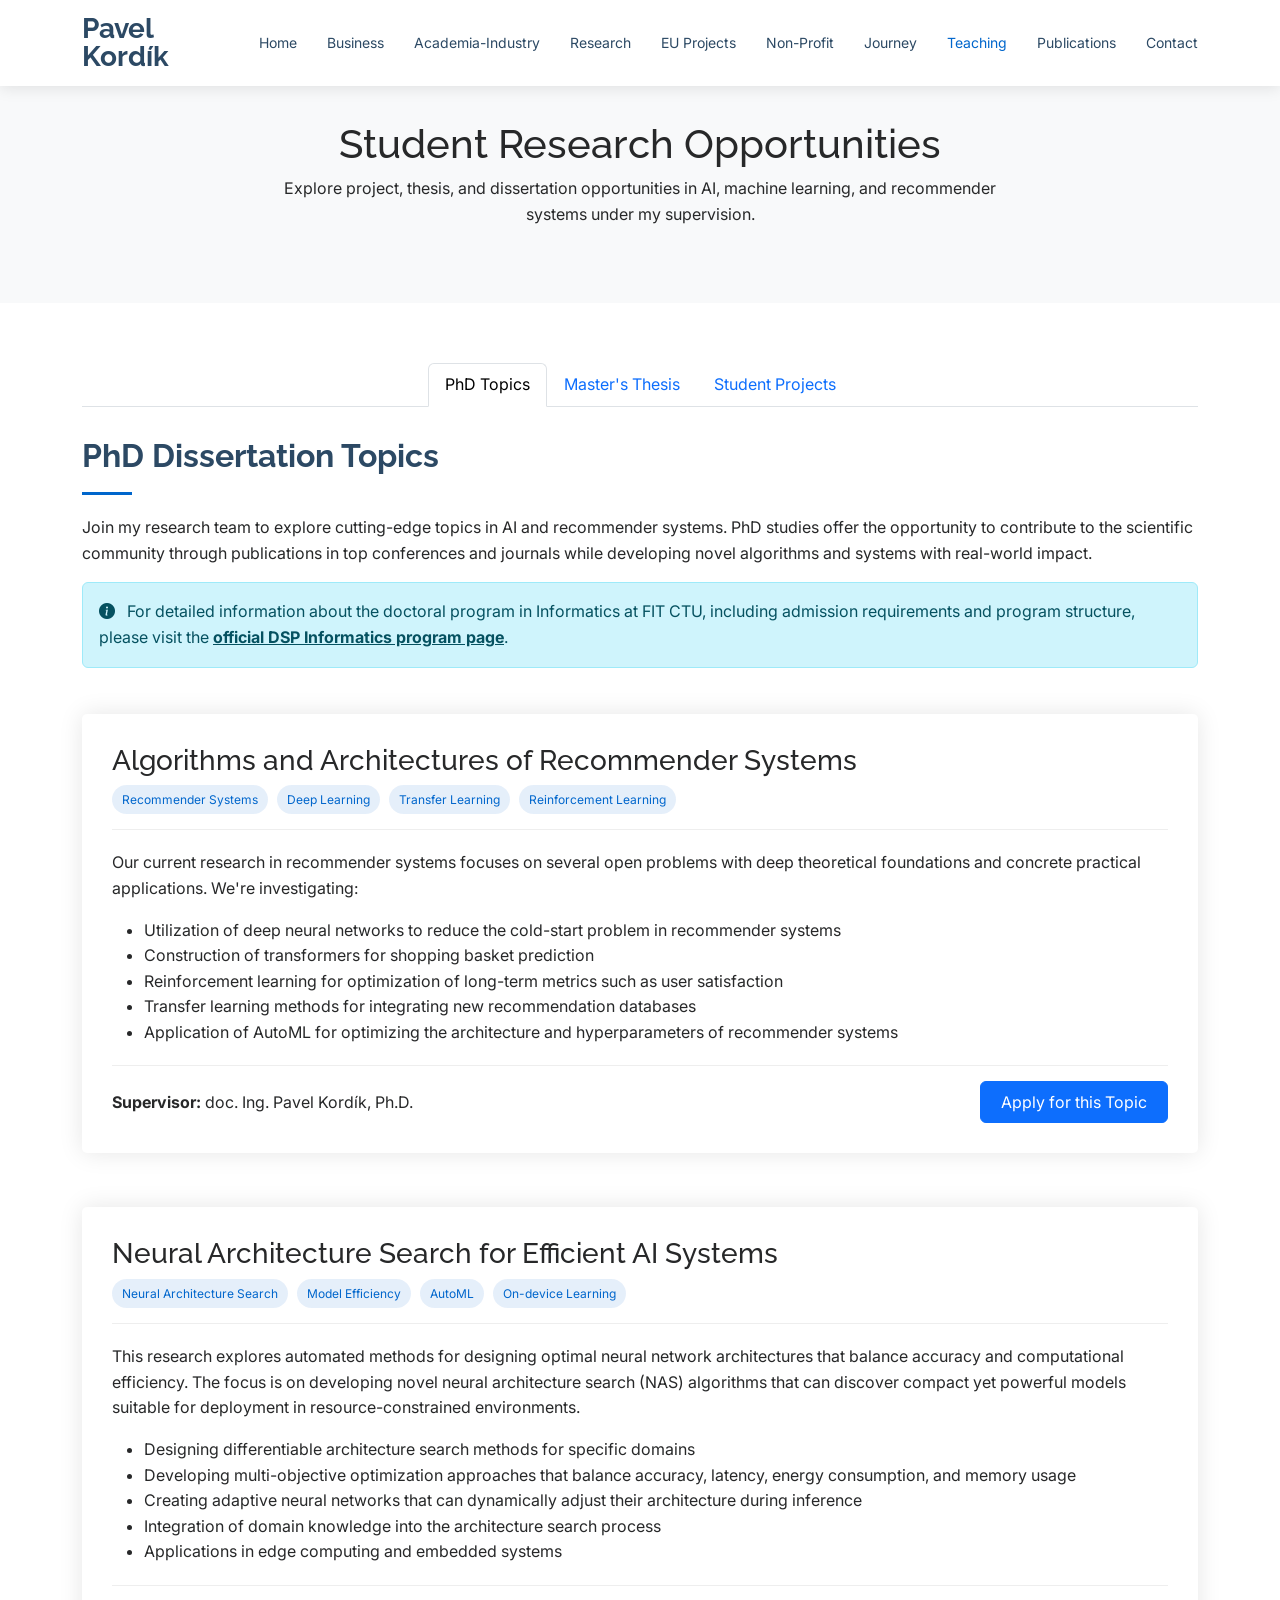
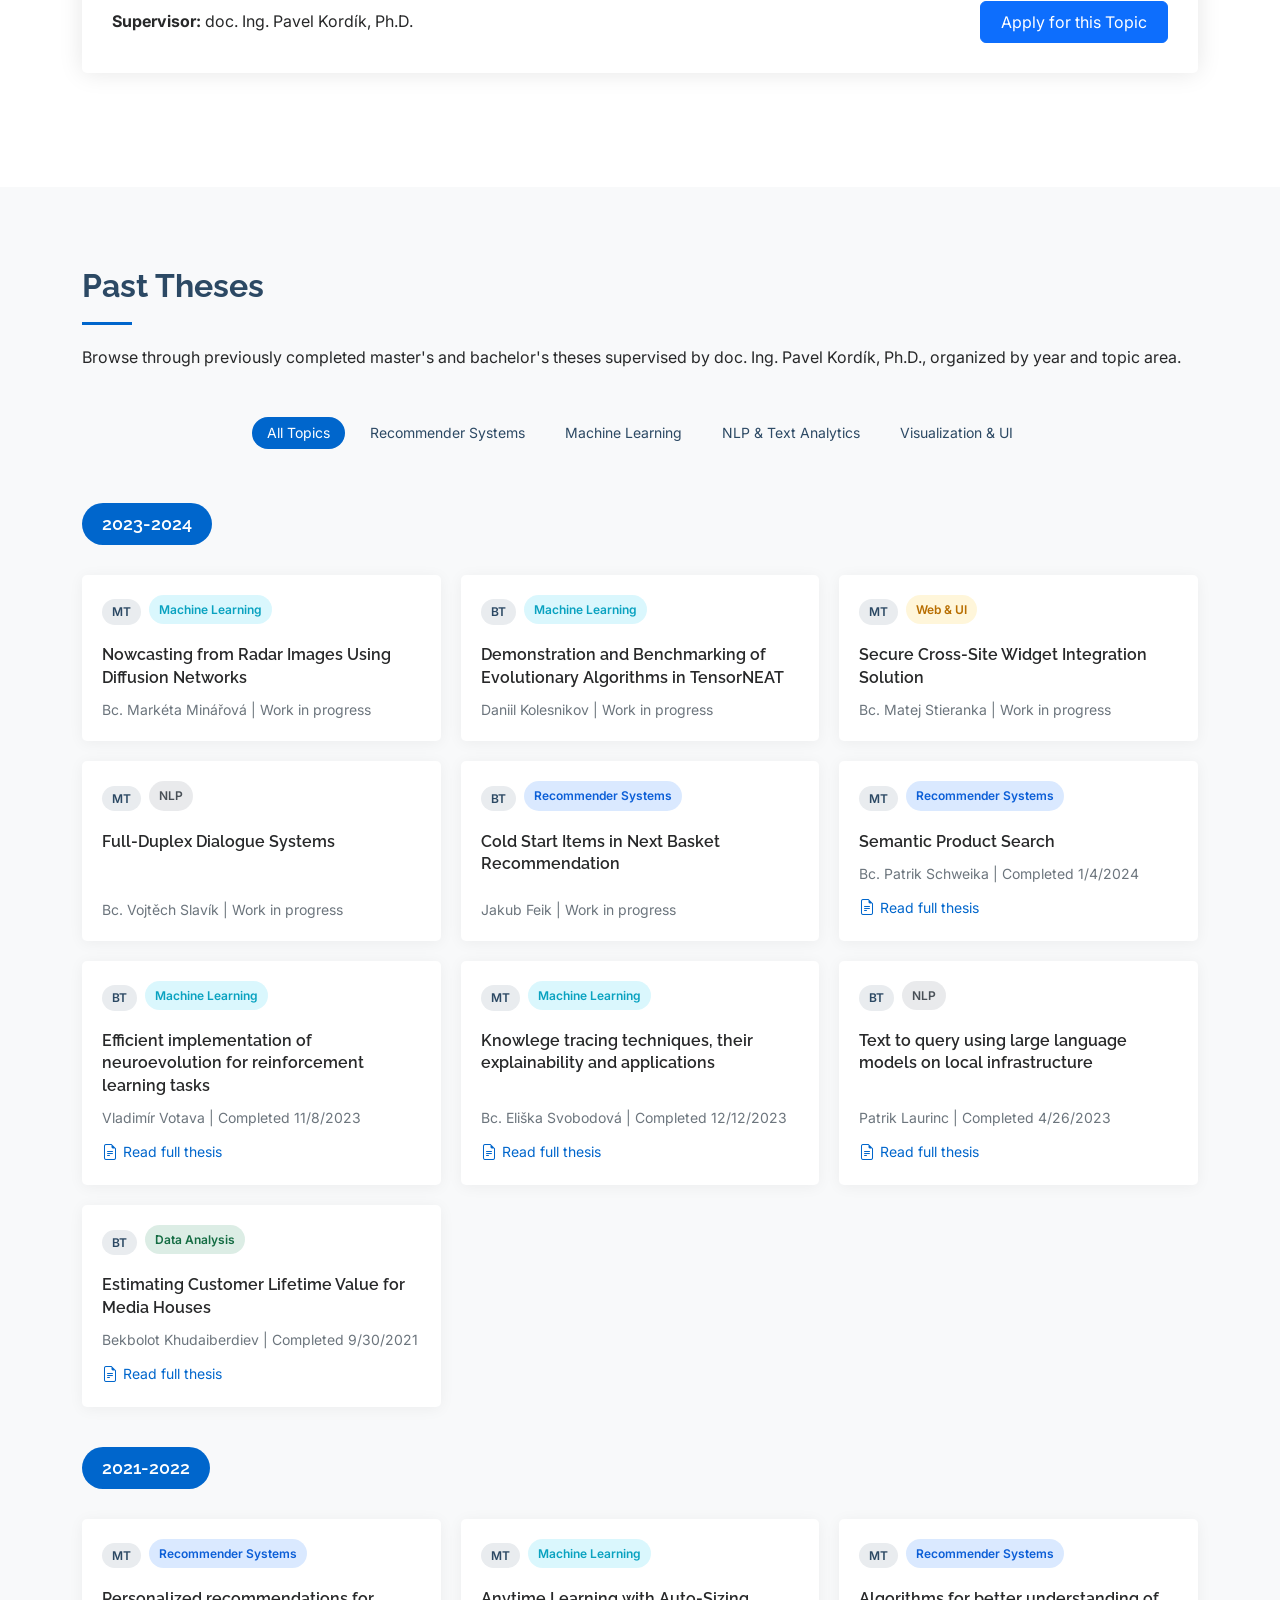
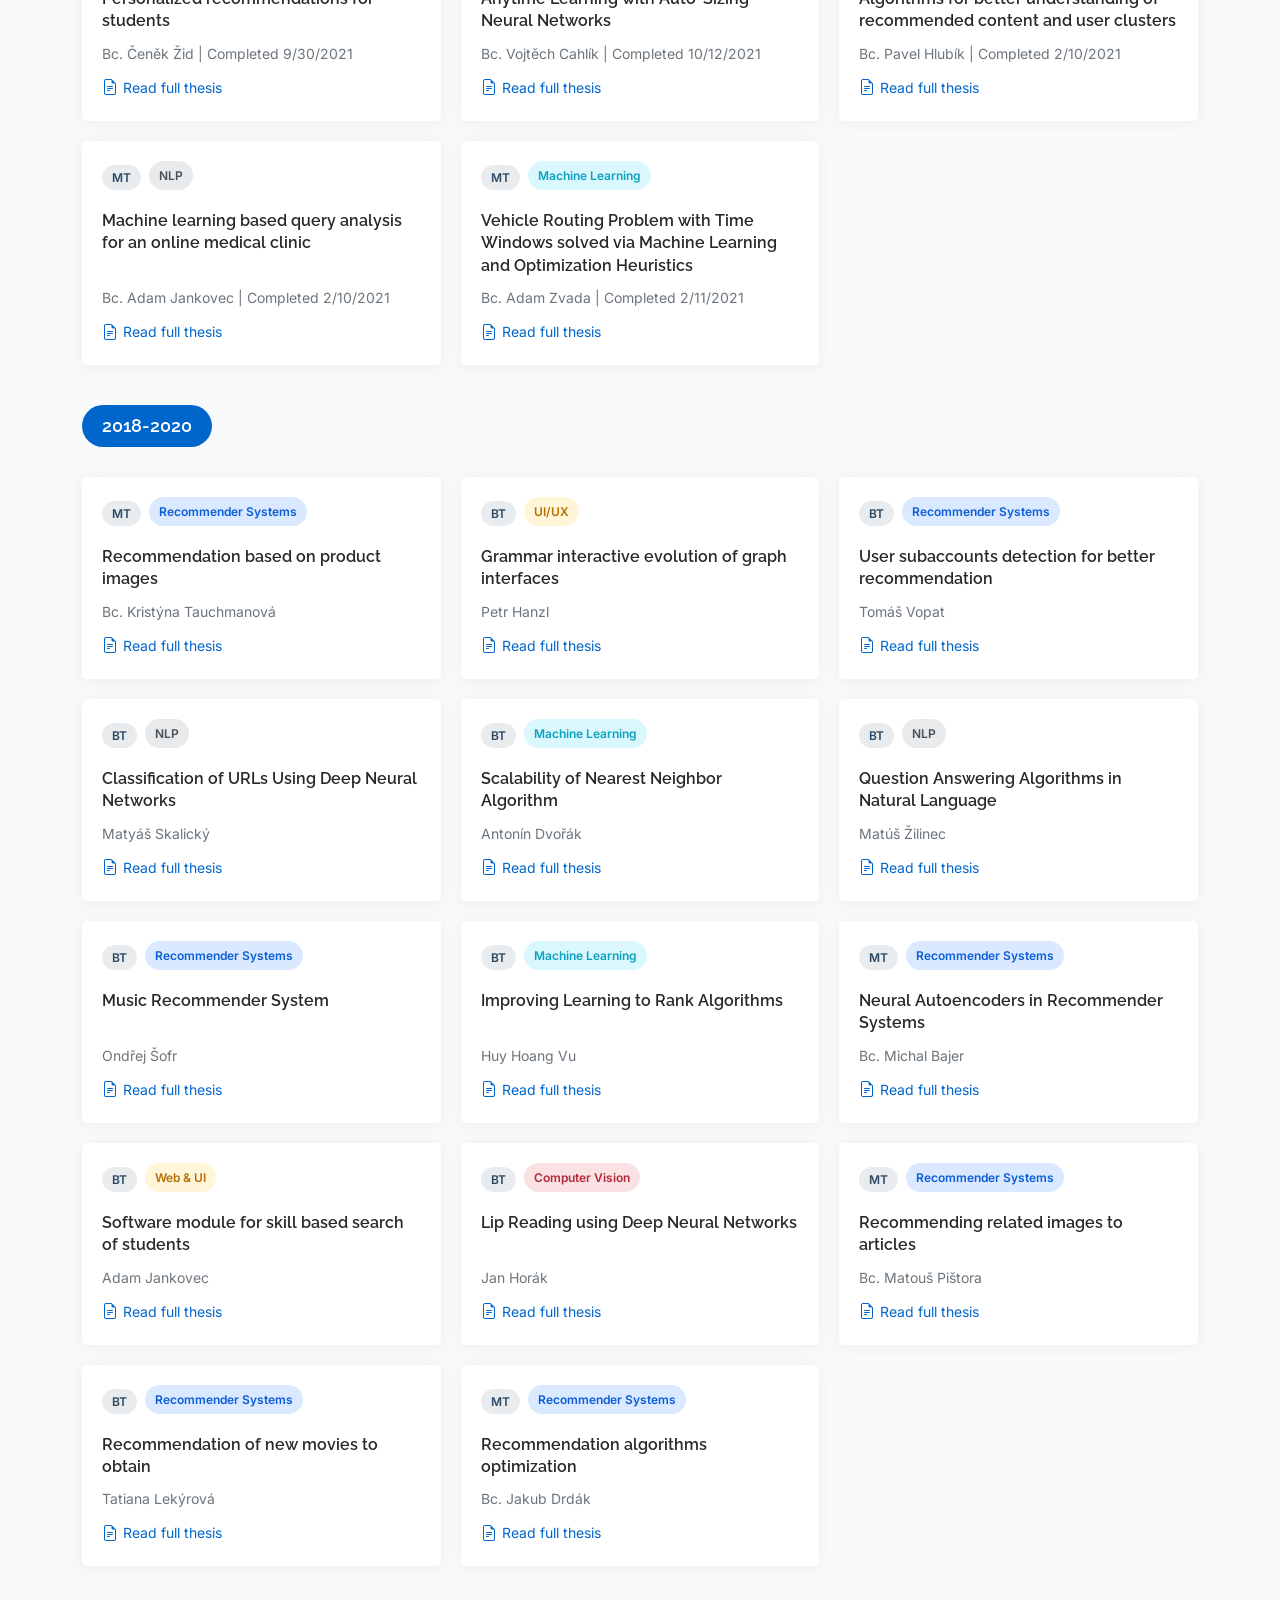
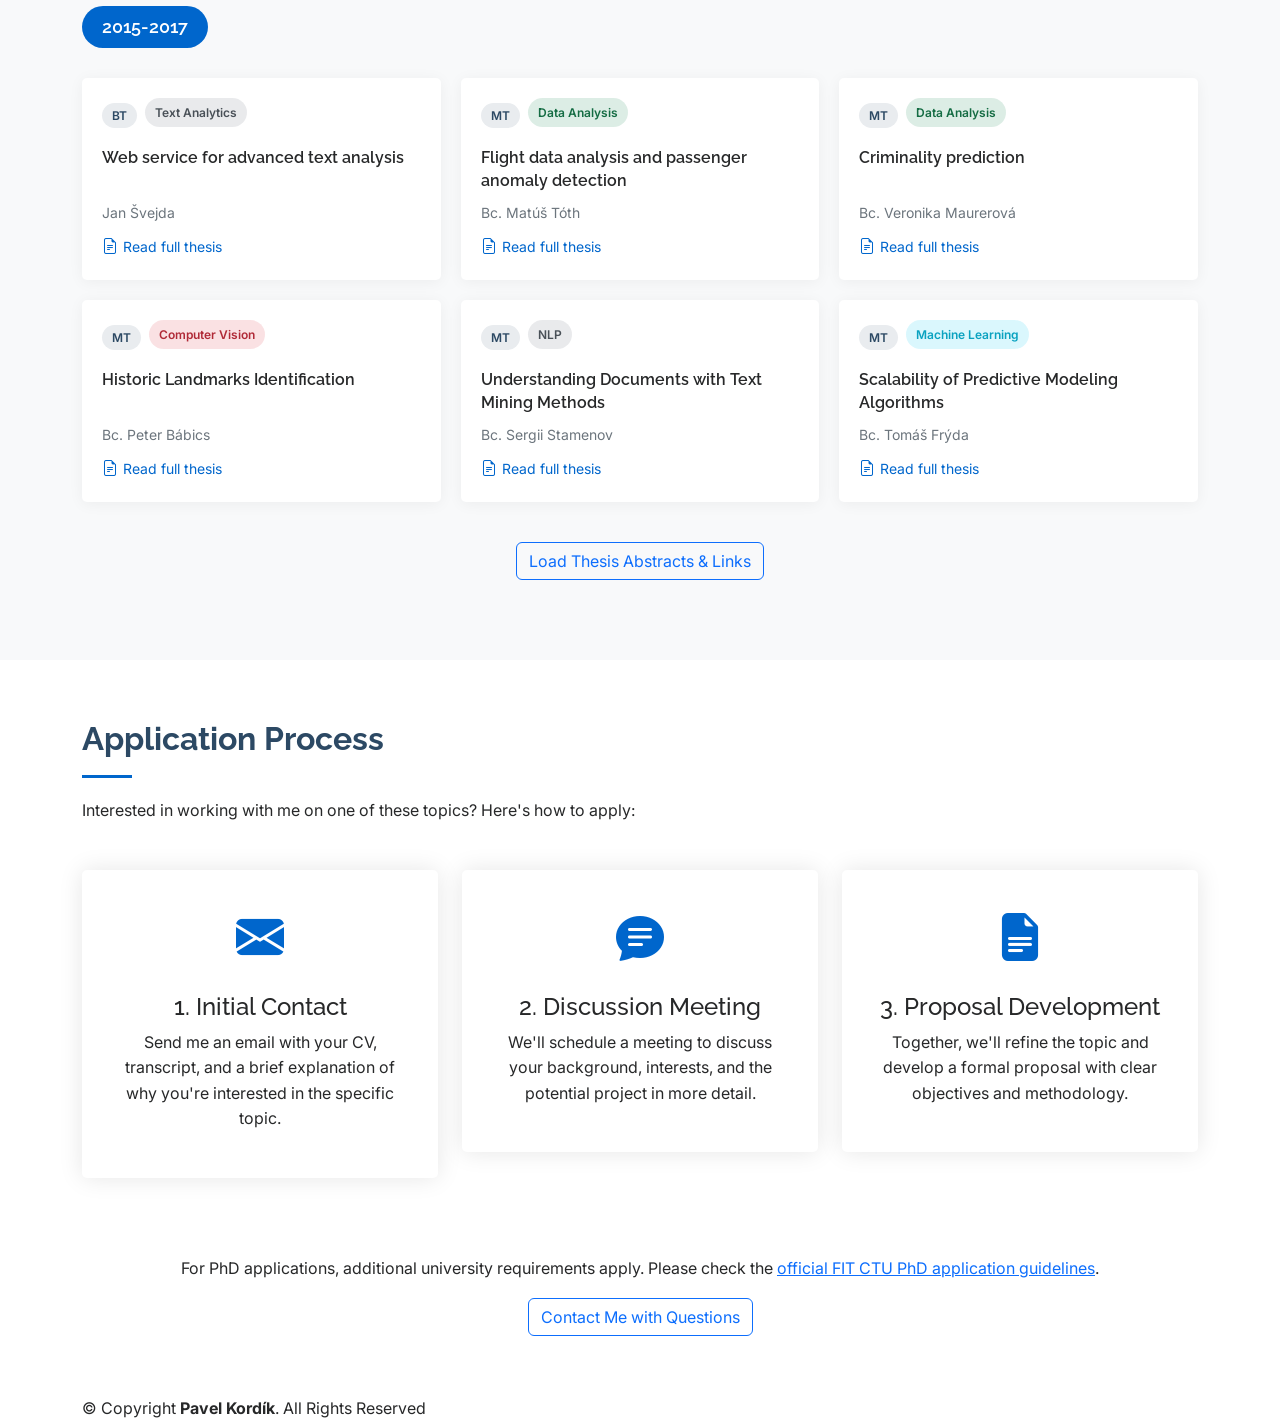
==== commit ac3c8baa: "Add thesis metadata fetcher for enhanced thesis display" ====
--- a/student-topics.html
+++ b/student-topics.html
@@ -1425,6 +1425,9 @@
       return results; // Return the array for further processing
     }
   </script>
+
+  <!-- Include the DSpace Thesis Metadata Fetcher script -->
+  <script src="thesis-metadata-fetcher.js"></script>
 </body>
 
 </html> 
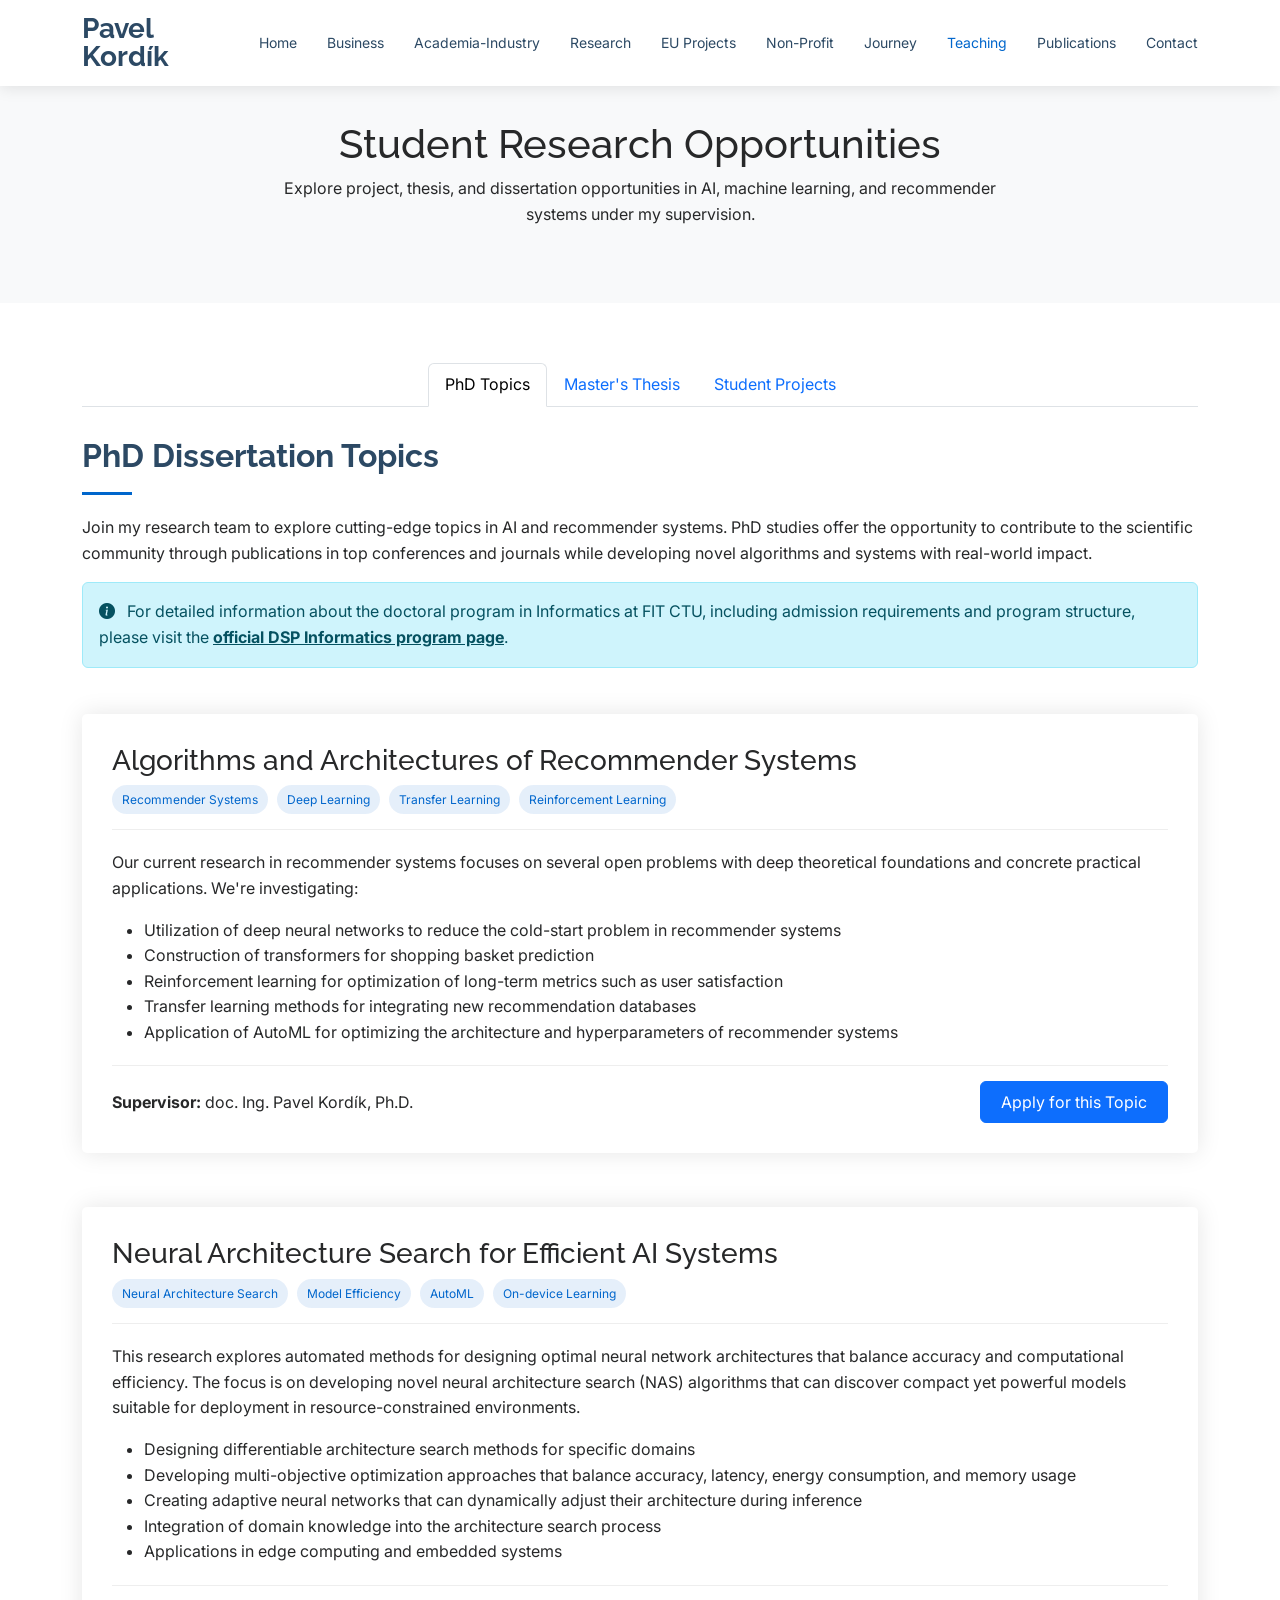
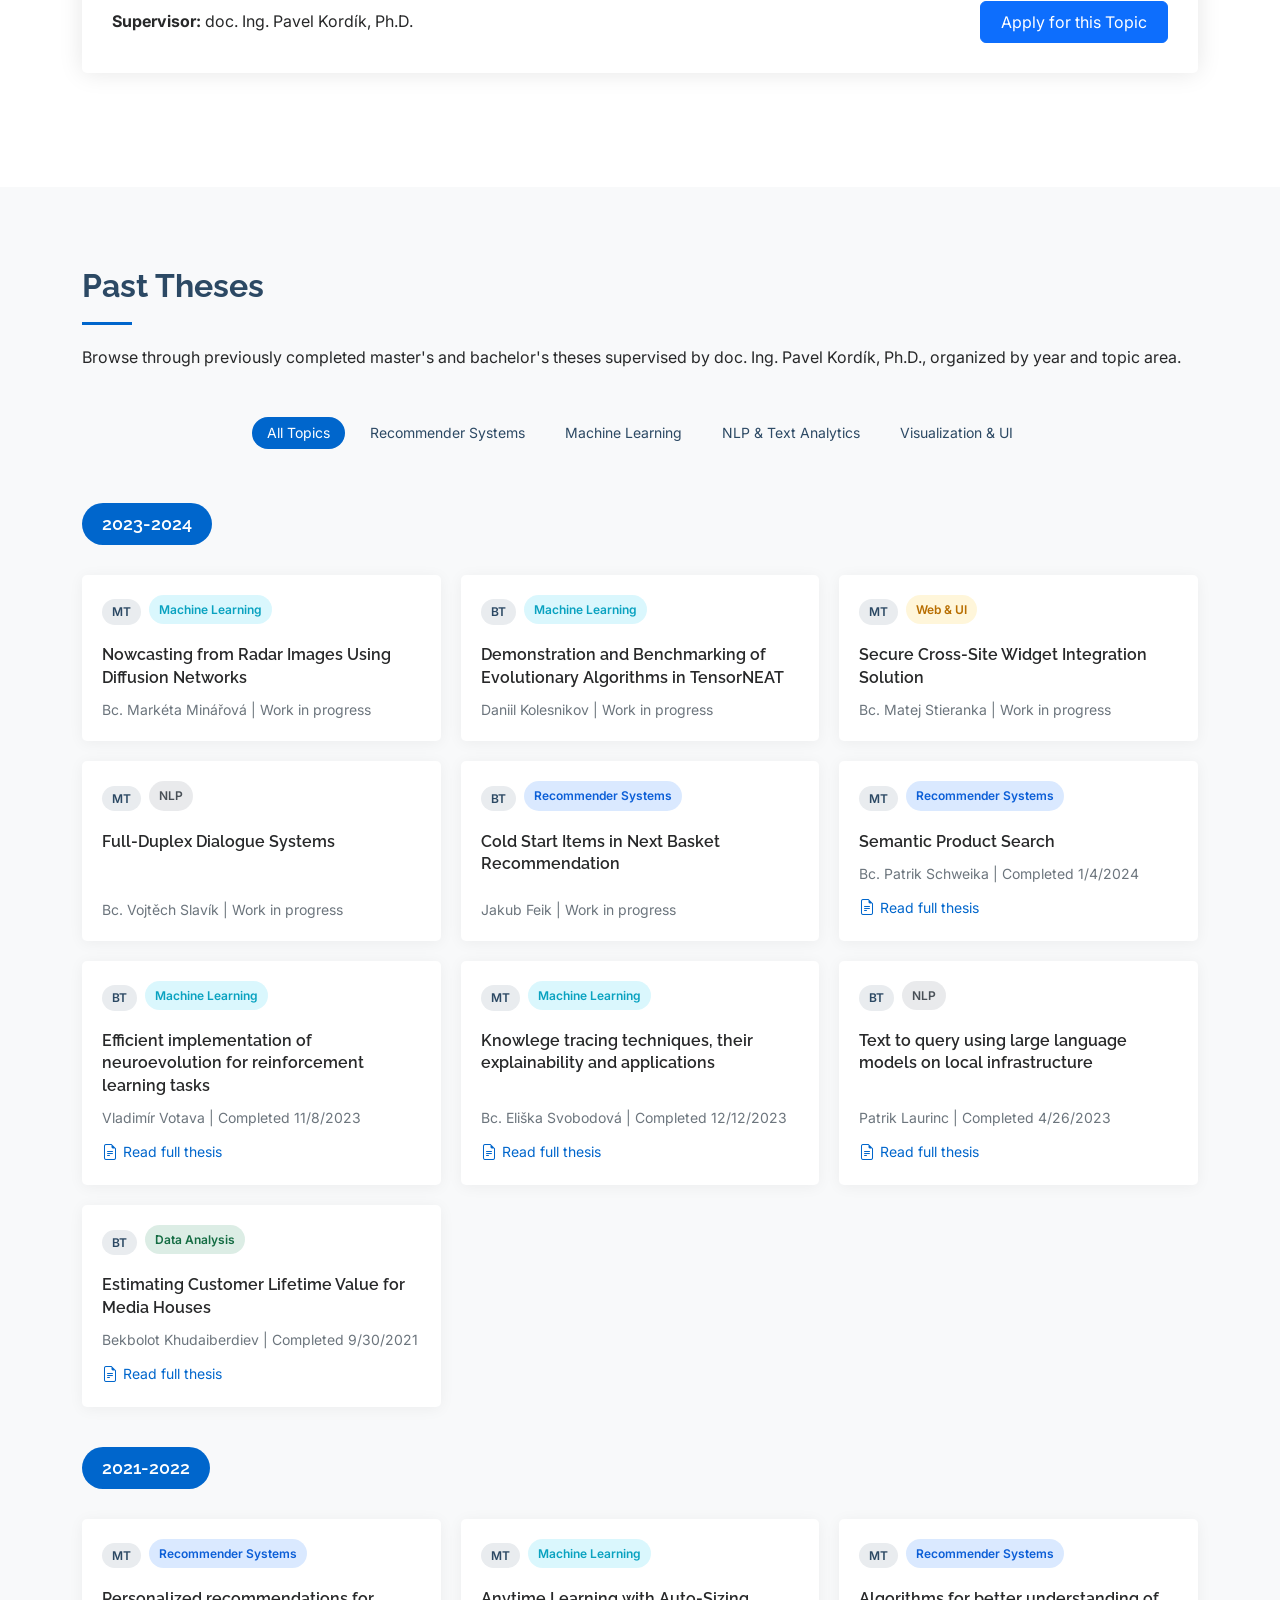
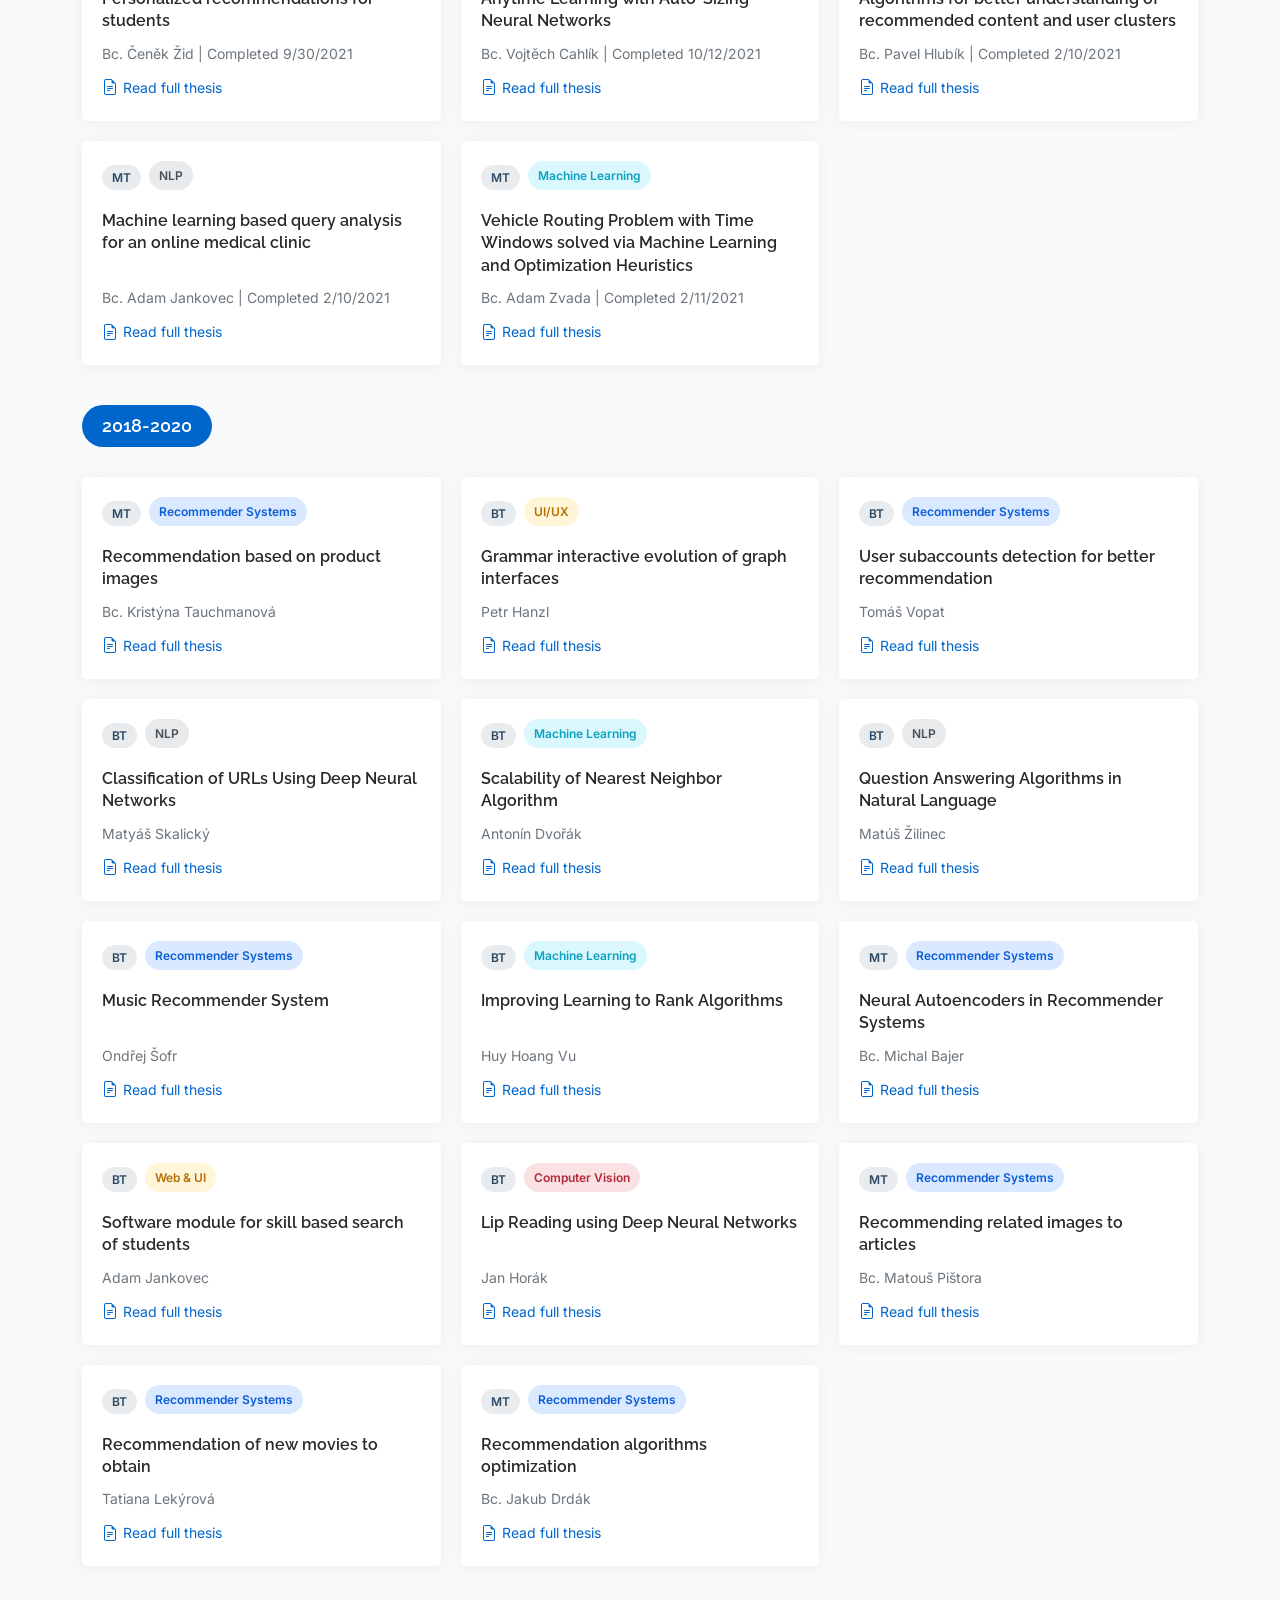
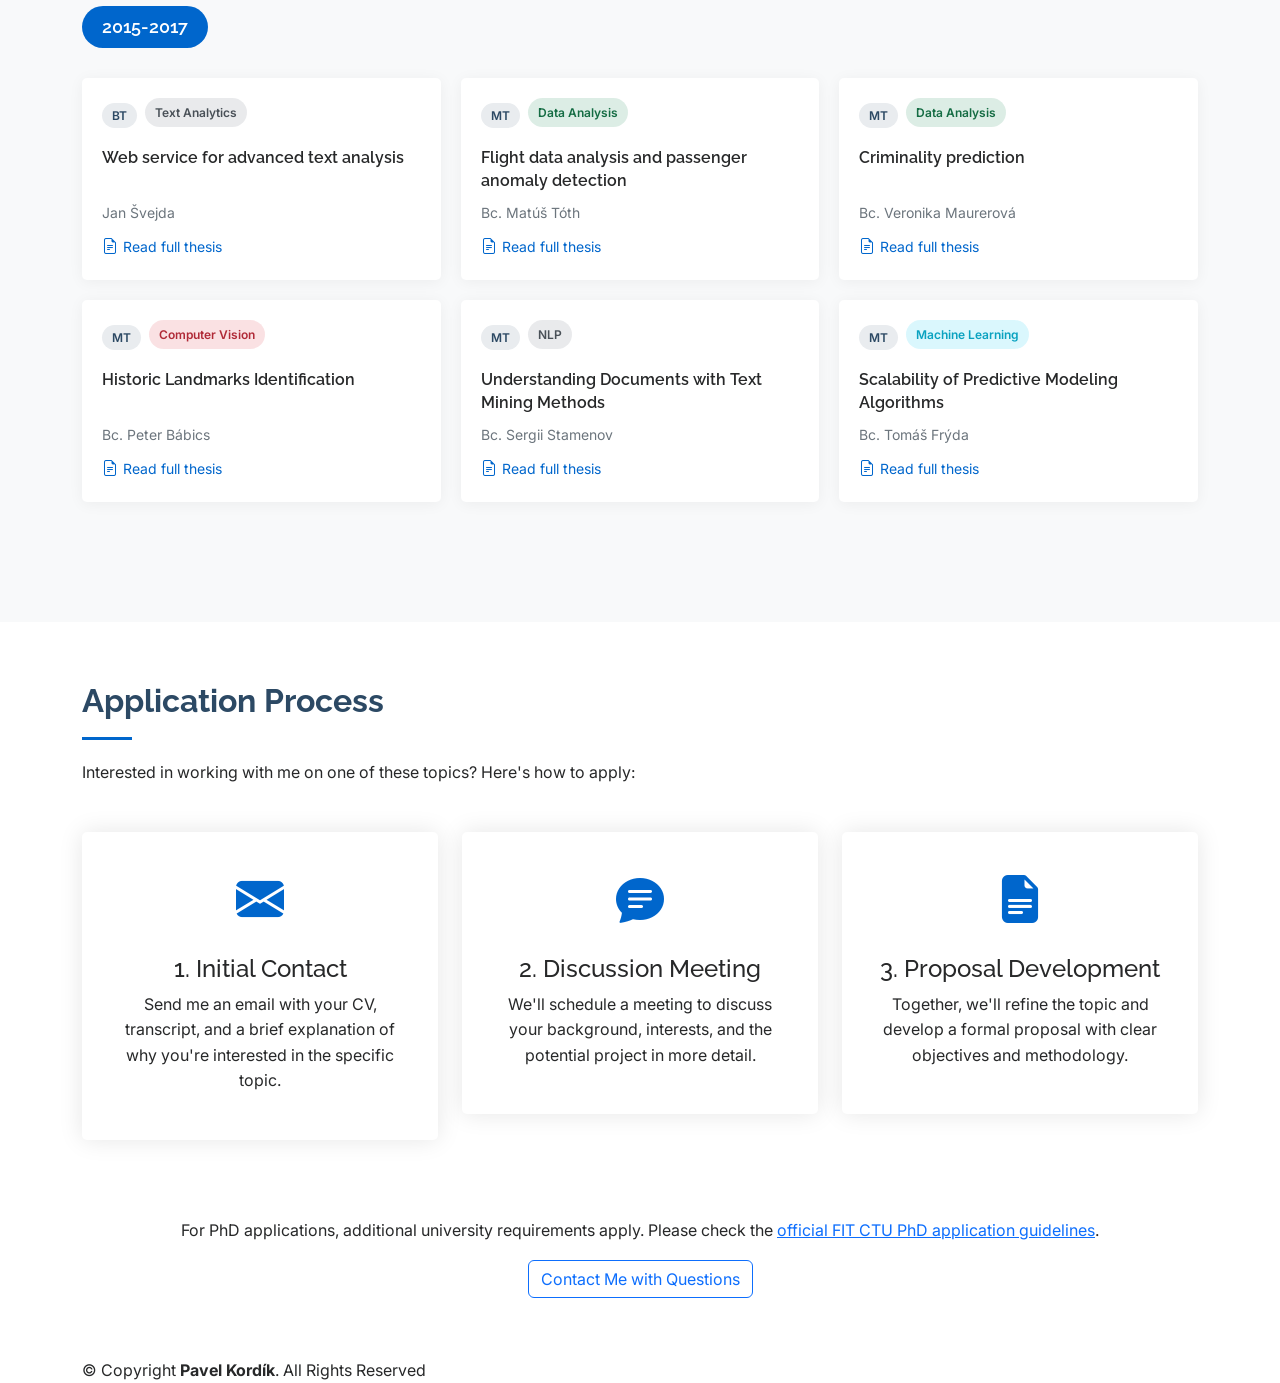
==== commit 4c0bff56: "Convert thesis metadata fetcher to export tool instead of direct DOM manipulation" ====
--- a/student-topics.html
+++ b/student-topics.html
@@ -1425,9 +1425,6 @@
       return results; // Return the array for further processing
     }
   </script>
-
-  <!-- Include the DSpace Thesis Metadata Fetcher script -->
-  <script src="thesis-metadata-fetcher.js"></script>
 </body>
 
 </html> 
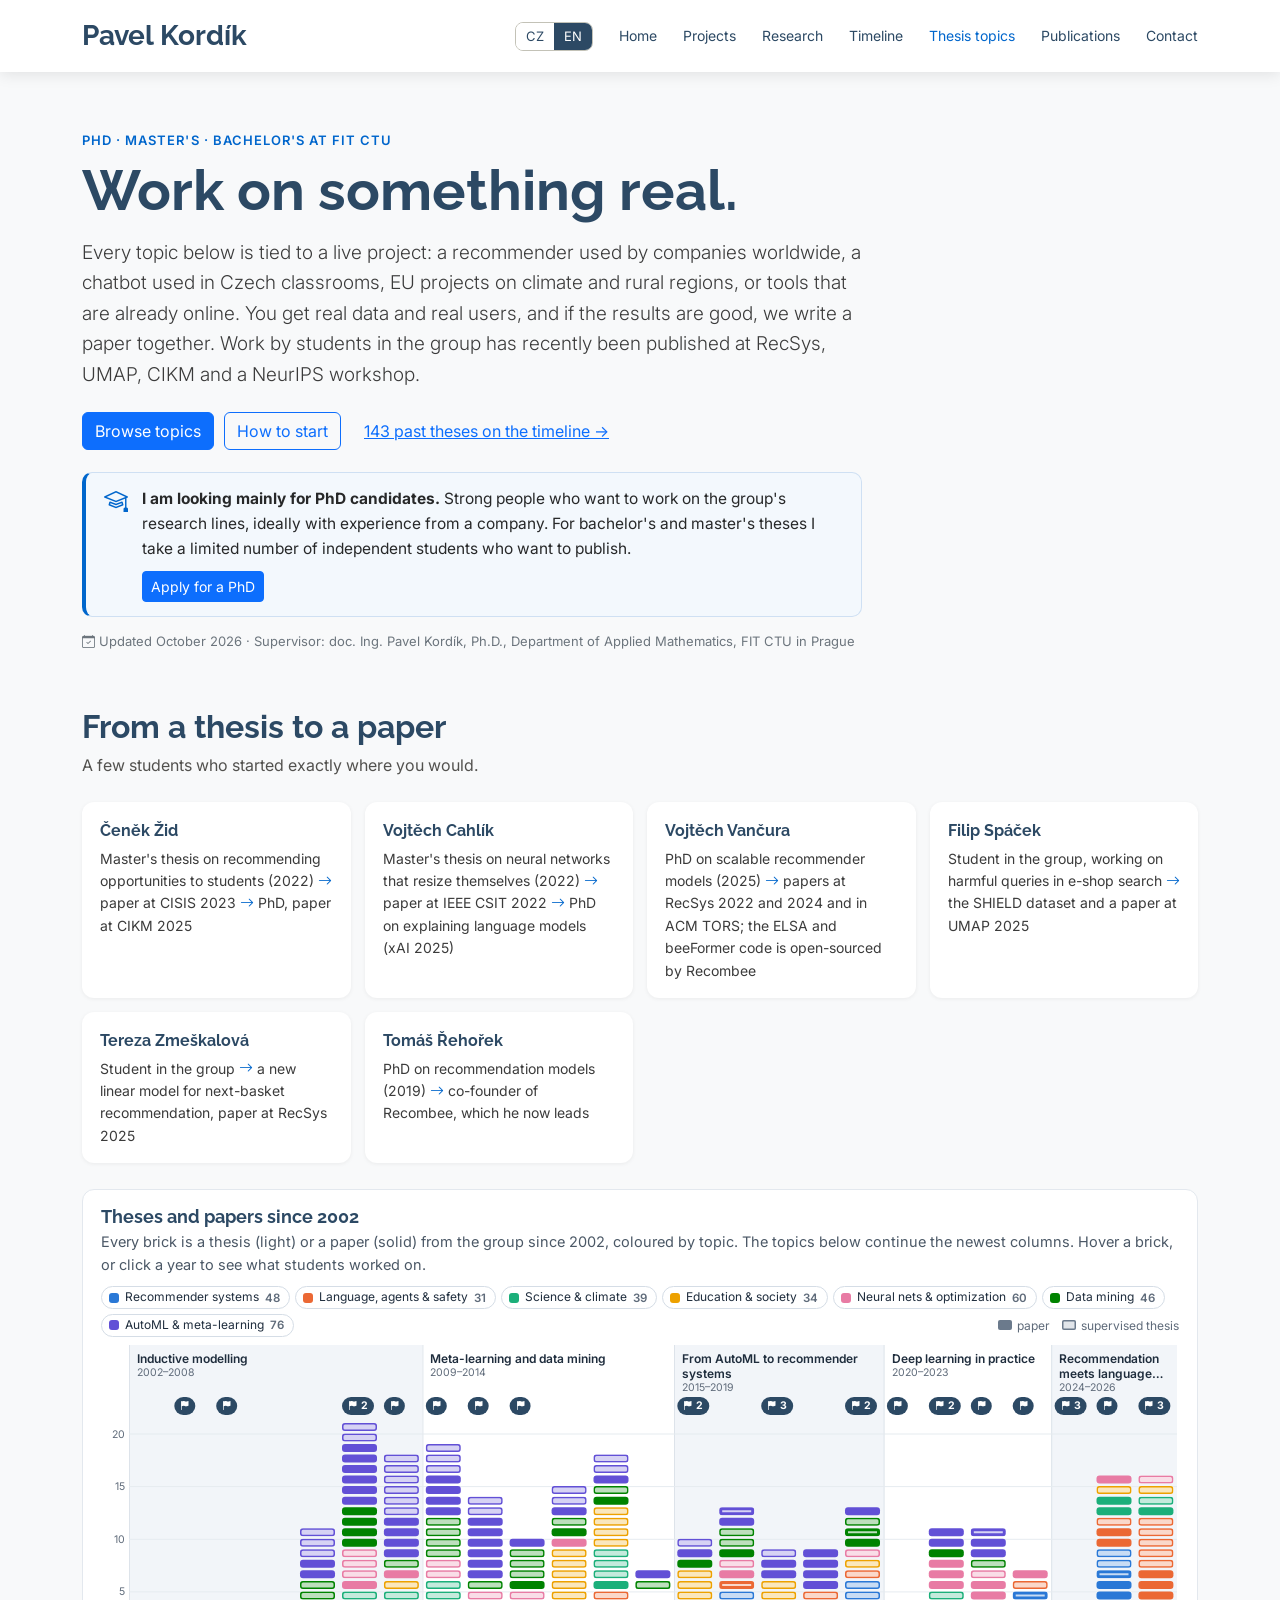
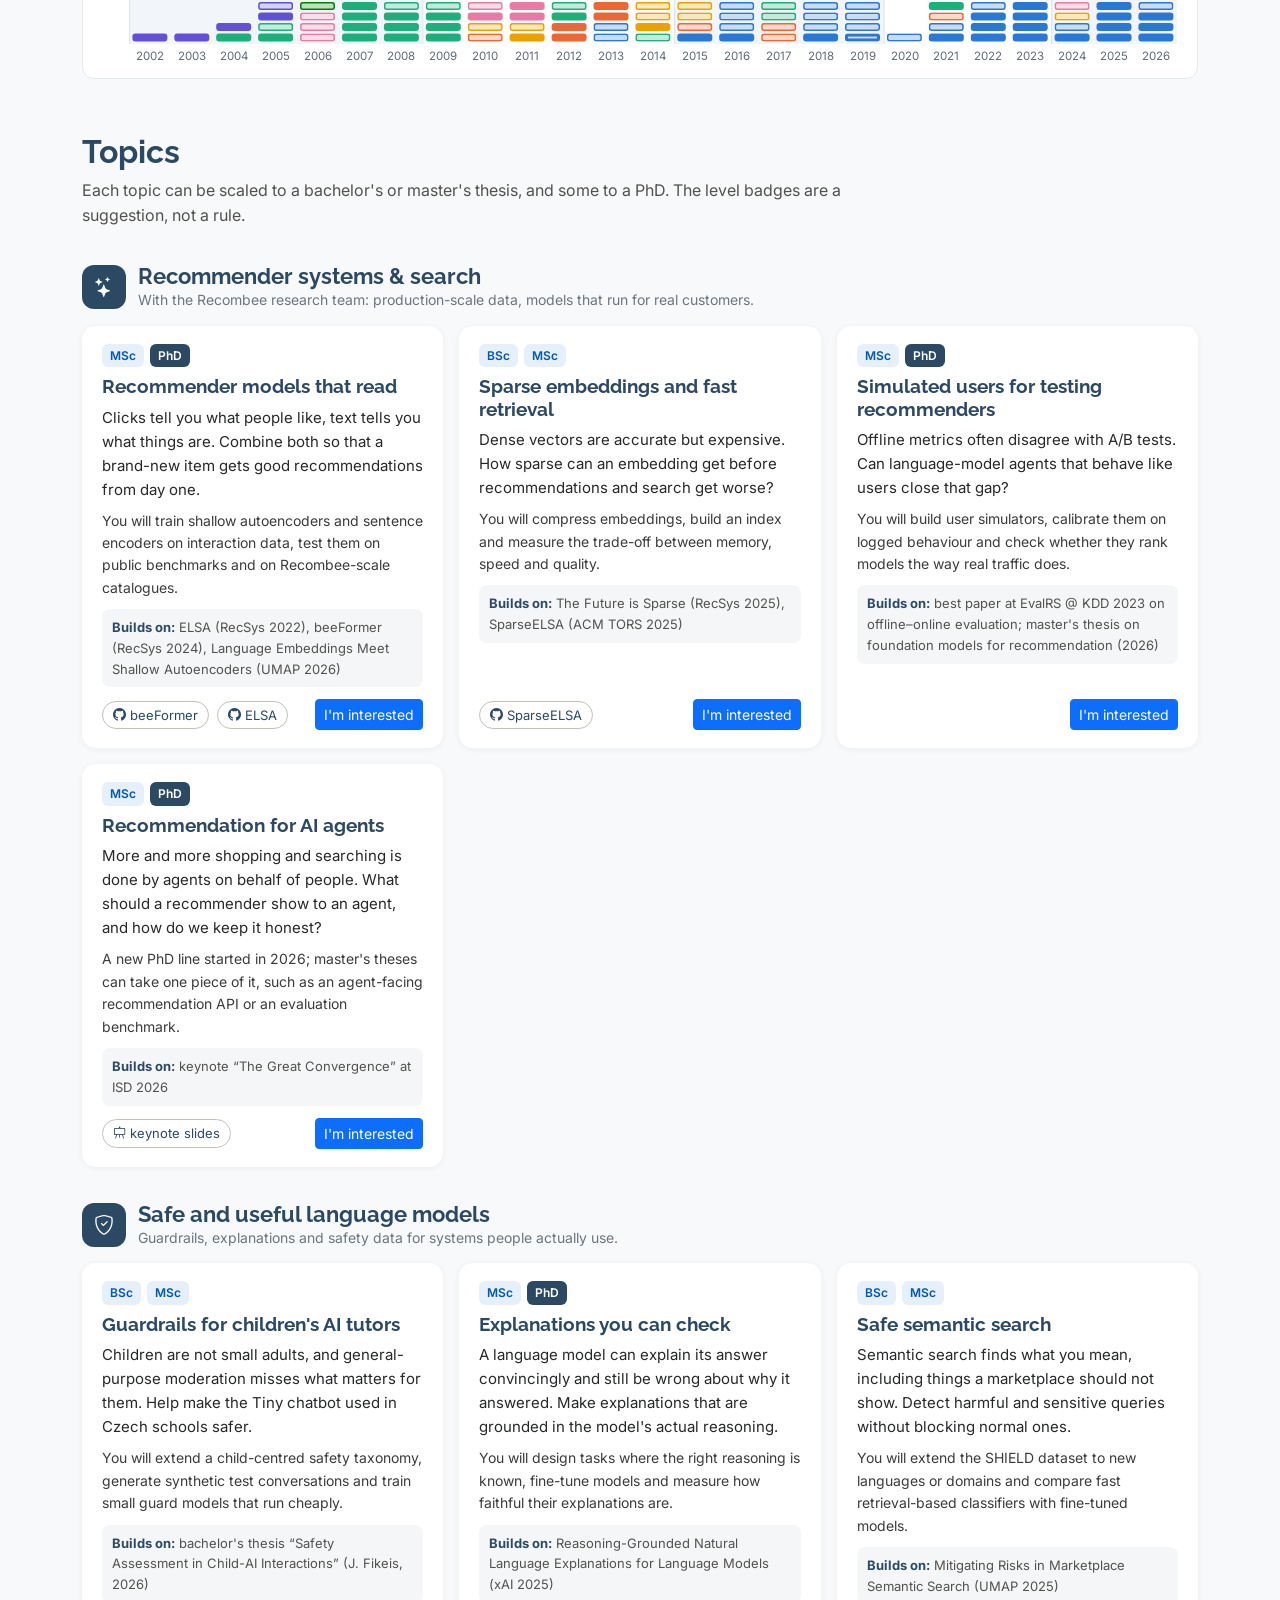
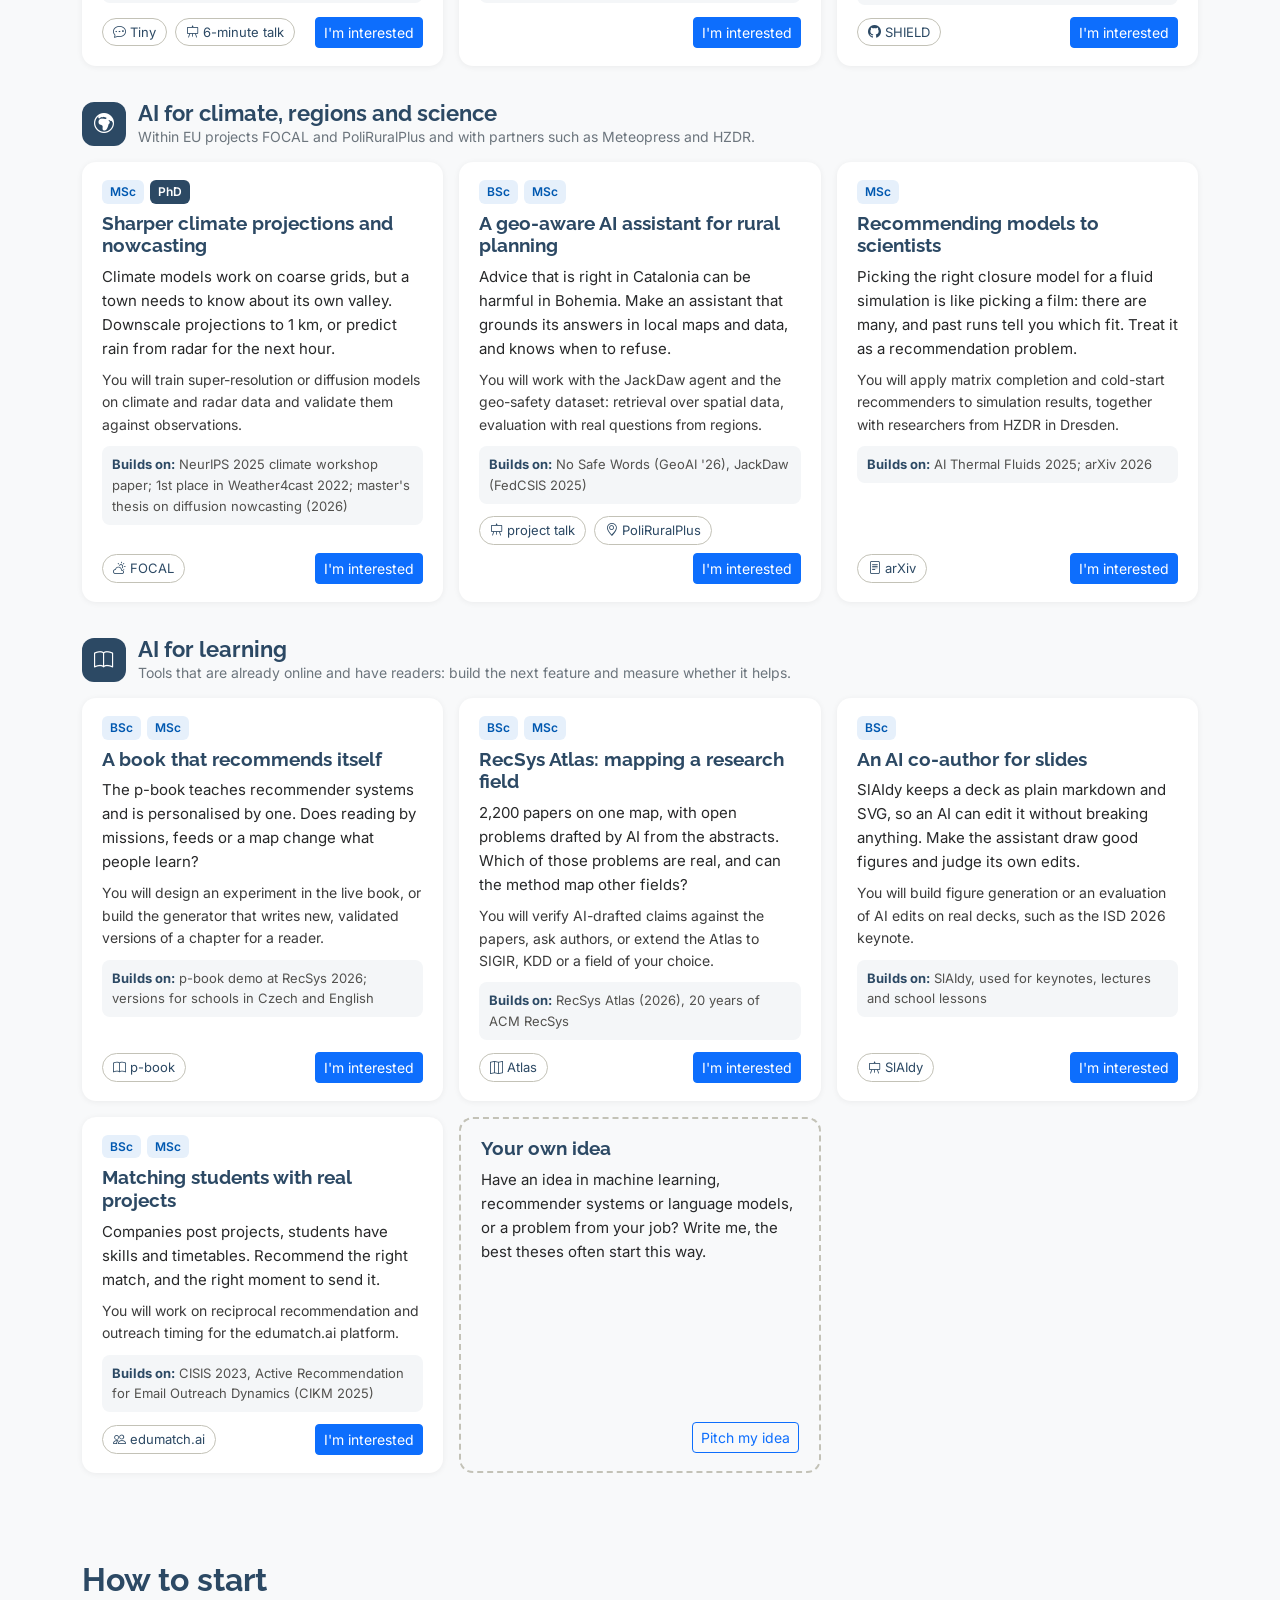
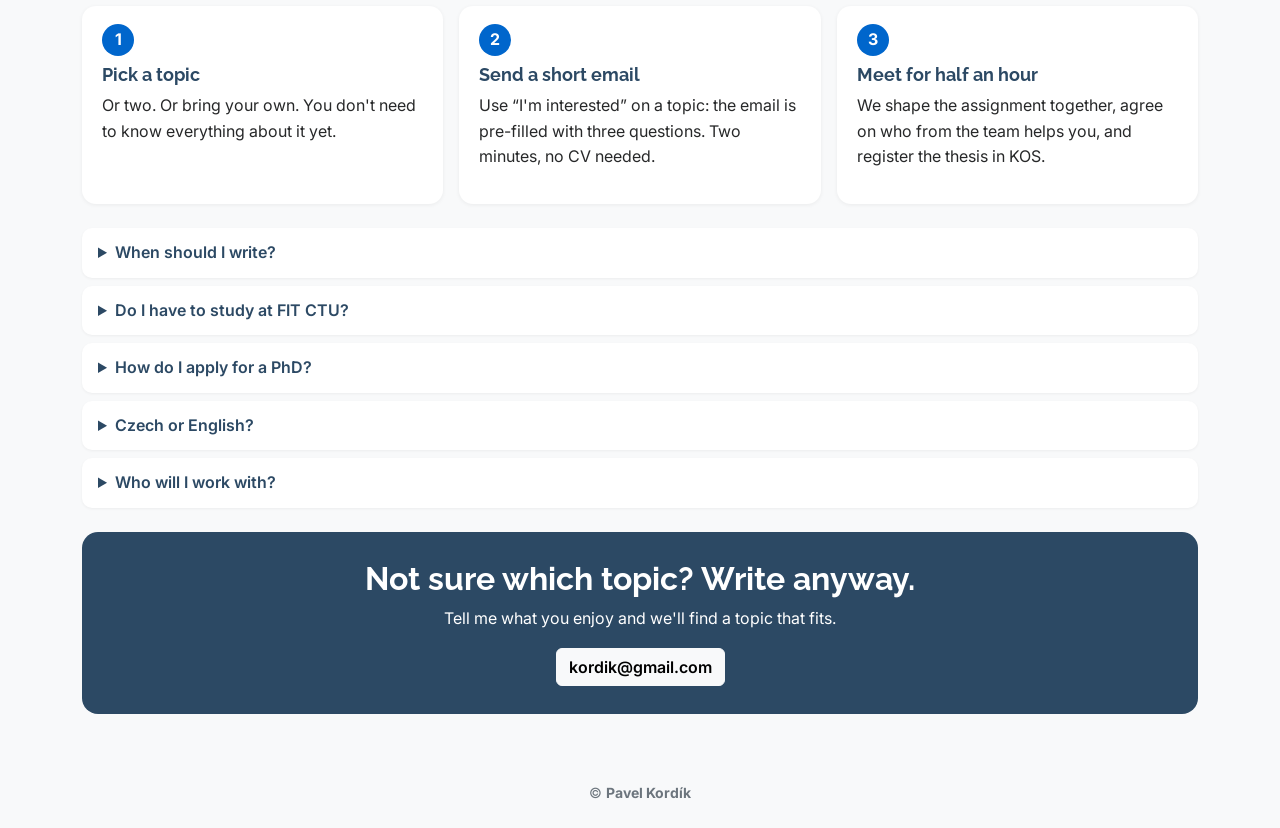
==== commit 46caab82: "Research timeline, Work with me, contact form, llms.txt - timeline.html: zoomable chart of all paper" ====
--- a/student-topics.html
+++ b/student-topics.html
@@ -1,431 +1,124 @@
 <!DOCTYPE html>
-<html lang="en">
+<html lang="en" data-lang="en">
 
 <head>
   <meta charset="utf-8">
   <meta content="width=device-width, initial-scale=1.0" name="viewport">
 
-  <title>Student Topics - Pavel Kordík</title>
-  <meta content="Research and study opportunities for students offered by Pavel Kordík at the Czech Technical University in Prague" name="description">
-  <meta content="AI, Machine Learning, PhD topics, Student Projects, Recommender Systems, Pavel Kordik" name="keywords">
-
-  <!-- Google Fonts -->
-  <link href="https://fonts.googleapis.com/css?family=Inter:300,300i,400,400i,600,600i,700,700i|Raleway:300,300i,400,400i,500,500i,600,600i,700,700i" rel="stylesheet">
-
-  <!-- Vendor CSS Files -->
+  <title>PhD and thesis topics – Pavel Kordík | Témata disertačních, diplomových a bakalářských prací</title>
+  <meta name="description" content="Bachelor's, master's and PhD thesis topics at FIT CTU in Prague with Pavel Kordík: recommender systems, language models and AI safety, AI for climate and science, AI for learning. Témata bakalářských, diplomových a disertačních prací na FIT ČVUT: doporučovací systémy, jazykové modely, AI pro klima a vzdělávání.">
+  <meta name="keywords" content="thesis topics, master thesis, bachelor thesis, PhD, FIT CTU, recommender systems, LLM, AI safety, téma diplomové práce, téma bakalářské práce, doporučovací systémy, umělá inteligence, ČVUT">
+  <link rel="canonical" href="https://kordikp.github.io/student-topics.html">
+  <meta property="og:type" content="website">
+  <meta property="og:title" content="Thesis topics with Pavel Kordík (FIT CTU)">
+  <meta property="og:description" content="Work on something real: thesis topics tied to live projects, from recommender systems to AI for climate and education.">
+  <meta property="og:url" content="https://kordikp.github.io/student-topics.html">
+  <meta property="og:image" content="https://kordikp.github.io/assets/img/PAVEL-KORDIK-420x420.png">
+  <meta name="twitter:card" content="summary">
+
+  <link rel="icon" type="image/png" sizes="96x96" href="assets/favicon/favicon-96x96.png?v=2">
+  <link rel="icon" type="image/svg+xml" href="assets/favicon/favicon.svg?v=2">
+  <link rel="apple-touch-icon" sizes="180x180" href="assets/favicon/apple-touch-icon.png?v=2">
+
+  <link rel="preconnect" href="https://fonts.googleapis.com">
+  <link rel="preconnect" href="https://fonts.gstatic.com" crossorigin>
+  <link href="https://fonts.googleapis.com/css?family=Inter:300,400,500,600,700|Raleway:500,600,700&display=swap" rel="stylesheet">
   <link href="https://cdn.jsdelivr.net/npm/bootstrap@5.3.0/dist/css/bootstrap.min.css" rel="stylesheet">
   <link href="https://cdn.jsdelivr.net/npm/bootstrap-icons@1.10.0/font/bootstrap-icons.css" rel="stylesheet">
-  <link href="https://unpkg.com/aos@2.3.1/dist/aos.css" rel="stylesheet">
+  <link href="assets/site.css" rel="stylesheet">
 
   <style>
-    :root {
-      --primary-color: #0066cc;
-      --secondary-color: #2c4964;
-      --text-color: #272829;
-      --light-bg: #f8f9fa;
+    html[data-lang="en"] [data-l="cs"], html[data-lang="cs"] [data-l="en"] { display: none !important; }
+    body { background: var(--light-bg); }
+    .muted { color: #6c757d; }
+
+    .lang { display: inline-flex; margin-left: 22px; border: 1px solid #c3c2b7; border-radius: 8px; overflow: hidden; }
+    .lang button { border: 0; background: #fff; padding: 3px 10px; font-size: 13px; color: var(--secondary-color); }
+    .lang button[aria-pressed="true"] { background: var(--secondary-color); color: #fff; }
+    @media (max-width: 991px) { .lang { margin: 0 14px 0 0; } }
+
+    .hero-t { padding: 130px 0 40px; }
+    .hero-t .kicker { text-transform: uppercase; letter-spacing: .08em; font-size: 13px; color: var(--primary-color); font-weight: 600; }
+    .hero-t h1 { font-size: clamp(34px, 6.5vw, 56px); font-weight: 700; color: var(--secondary-color); margin: 6px 0 14px; }
+    .hero-t .lead { font-size: 19px; max-width: 780px; color: #3b3b3b; }
+    .hero-t .btns { display: flex; flex-wrap: wrap; gap: 10px; margin-top: 22px; }
+    .phd-note { display: flex; gap: 14px; align-items: flex-start; max-width: 780px; margin-top: 22px; padding: 14px 18px; border: 1px solid #cfe0f3; border-left: 4px solid var(--primary-color); border-radius: 10px; background: #f3f8fd; }
+    .phd-note > i { font-size: 24px; color: var(--primary-color); line-height: 1.2; }
+    .phd-note p { margin: 0 0 10px; font-size: 15.5px; }
+    .updated { font-size: 13px; color: #6c757d; margin-top: 14px; }
+
+    .proof { display: grid; grid-template-columns: repeat(auto-fit, minmax(240px, 1fr)); gap: 14px; }
+    @media (max-width: 575px) {
+      .proof { display: flex; overflow-x: auto; scroll-snap-type: x mandatory; gap: 12px; padding-bottom: 8px; margin-right: -12px; }
+      .story { flex: 0 0 82%; scroll-snap-align: start; }
     }
-
-    body {
-      font-family: 'Inter', sans-serif;
-      color: var(--text-color);
-      line-height: 1.6;
-    }
-
-    h1, h2, h3, h4, h5, h6 {
-      font-family: 'Raleway', sans-serif;
-    }
-
-    #header {
-      background: rgba(255, 255, 255, 0.95);
-      box-shadow: 0px 2px 15px rgba(0, 0, 0, 0.1);
-      transition: all 0.5s;
-      z-index: 997;
-      padding: 15px 0;
-    }
-    
-    #header .logo {
-      font-size: 28px;
-      margin: 0;
-      padding: 0;
-      line-height: 1;
-      font-weight: 700;
-      font-family: 'Raleway', sans-serif;
-    }
-    
-    #header .logo a {
-      color: var(--secondary-color);
-      text-decoration: none;
-    }
-    
-    .navbar {
-      padding: 0;
-    }
-    
-    .navbar ul {
-      margin: 0;
-      padding: 0;
-      display: flex;
-      list-style: none;
-      align-items: center;
-    }
-    
-    .navbar li {
-      position: relative;
-    }
-    
-    .navbar a, .navbar a:focus {
-      display: flex;
-      align-items: center;
-      justify-content: space-between;
-      padding: 10px 0 10px 30px;
-      font-size: 14px;
-      color: var(--secondary-color);
-      white-space: nowrap;
-      transition: 0.3s;
-      text-decoration: none;
-    }
-    
-    .navbar a i, .navbar a:focus i {
-      font-size: 12px;
-      line-height: 0;
-      margin-left: 5px;
-    }
-    
-    .navbar a:hover, .navbar .active, .navbar .active:focus, .navbar li:hover > a {
-      color: var(--primary-color);
-    }
-    
-    .mobile-nav-toggle {
-      color: var(--secondary-color);
-      font-size: 28px;
-      cursor: pointer;
-      display: none;
-      line-height: 0;
-      transition: 0.5s;
-    }
-    
-    .mobile-nav-toggle.bi-x {
-      color: #fff;
-    }
-    
-    @media (max-width: 991px) {
-      .mobile-nav-toggle {
-        display: block;
-      }
-      
-      .navbar ul {
-        display: none;
-      }
-    }
-    
-    .navbar-mobile {
-      position: fixed;
-      overflow: hidden;
-      top: 0;
-      right: 0;
-      left: 0;
-      bottom: 0;
-      background: rgba(0, 0, 0, 0.9);
-      transition: 0.3s;
-      z-index: 999;
-    }
-    
-    .navbar-mobile .mobile-nav-toggle {
-      position: absolute;
-      top: 15px;
-      right: 15px;
-    }
-    
-    .navbar-mobile ul {
-      display: block;
-      position: absolute;
-      top: 55px;
-      right: 15px;
-      bottom: 15px;
-      left: 15px;
-      padding: 10px 0;
-      background-color: #fff;
-      overflow-y: auto;
-      transition: 0.3s;
-    }
-    
-    .navbar-mobile a, .navbar-mobile a:focus {
-      padding: 10px 20px;
-      font-size: 15px;
-      color: var(--secondary-color);
-    }
-    
-    .navbar-mobile a:hover, .navbar-mobile .active, .navbar-mobile li:hover > a {
-      color: var(--primary-color);
-    }
-
-    .hero {
-      padding-top: 120px;
-      padding-bottom: 60px;
-      background: var(--light-bg);
-    }
-
-    .section-title {
-      padding-bottom: 30px;
-    }
-
-    .section-title h2 {
-      font-size: 32px;
-      font-weight: bold;
-      margin-bottom: 20px;
-      padding-bottom: 20px;
-      position: relative;
-      color: var(--secondary-color);
-    }
-
-    .section-title h2::after {
-      content: '';
-      position: absolute;
-      display: block;
-      width: 50px;
-      height: 3px;
-      background: var(--primary-color);
-      bottom: 0;
-      left: 0;
-    }
-
-    section {
-      padding: 60px 0;
-      overflow: hidden;
-    }
-
-    .topic-card {
-      padding: 30px;
-      box-shadow: 0 0 24px 0 rgba(0, 0, 0, 0.1);
-      background: #fff;
-      margin-bottom: 30px;
-      transition: all 0.3s ease-in-out;
-      border-radius: 5px;
-    }
-
-    .topic-card:hover {
-      transform: translateY(-5px);
-    }
-
-    .tag {
-      display: inline-block;
-      background-color: rgba(0, 102, 204, 0.1);
-      color: var(--primary-color);
-      padding: 5px 10px;
-      border-radius: 20px;
-      font-size: 12px;
-      margin-right: 5px;
-      margin-bottom: 5px;
-    }
-
-    .topic-header {
-      border-bottom: 1px solid #eee;
-      margin-bottom: 20px;
-      padding-bottom: 10px;
-    }
-
-    .topic-footer {
-      border-top: 1px solid #eee;
-      margin-top: 20px;
-      padding-top: 15px;
-      display: flex;
-      justify-content: space-between;
-      align-items: center;
-    }
-
-    .apply-button {
-      padding: 8px 20px;
-    }
-
-    .tab-content {
-      padding-top: 30px;
-    }
-
-    /* Add smooth scrolling for all browsers */
-    html {
-      scroll-behavior: smooth;
-    }
-
-    /* Timeline Styles */
-    .past-theses {
-      background-color: var(--light-bg);
-      padding: 80px 0;
-    }
-
-    .timeline-year {
-      margin-bottom: 40px;
-    }
-
-    .year-heading {
-      position: relative;
-      display: inline-block;
-      padding: 10px 20px;
-      background-color: var(--primary-color);
-      color: #fff;
-      border-radius: 30px;
-      margin-bottom: 30px;
-      font-size: 18px;
-      font-weight: 600;
-    }
-
-    .timeline-items {
-      display: grid;
-      grid-template-columns: repeat(auto-fill, minmax(300px, 1fr));
-      gap: 20px;
-      position: relative;
-    }
-
-    .thesis-card {
-      background: #fff;
-      border-radius: 5px;
-      padding: 20px;
-      box-shadow: 0 2px 15px rgba(0, 0, 0, 0.05);
-      transition: all 0.3s ease;
-      height: 100%;
-      display: flex;
-      flex-direction: column;
-    }
-
-    .thesis-card:hover {
-      transform: translateY(-5px);
-      box-shadow: 0 5px 20px rgba(0, 0, 0, 0.1);
-    }
-
-    .thesis-header {
-      display: flex;
-      align-items: center;
-      margin-bottom: 15px;
-      flex-wrap: wrap;
-      gap: 8px;
-    }
-
-    .thesis-type {
-      display: inline-block;
-      padding: 3px 10px;
-      background-color: #e9ecef;
-      border-radius: 20px;
-      font-size: 12px;
-      font-weight: 600;
-      color: var(--secondary-color);
-    }
-
-    .thesis-badge {
-      display: inline-block;
-      padding: 3px 10px;
-      background-color: #198754;
-      color: white;
-      border-radius: 20px;
-      font-size: 12px;
-      font-weight: 600;
-    }
-
-    /* Improved tag colors with better readability */
-    .tag.bg-primary {
-      background-color: rgba(13, 110, 253, 0.15) !important;
-      color: #0b5ed7 !important;
-      font-weight: 600;
-    }
-    
-    .tag.bg-info {
-      background-color: rgba(13, 202, 240, 0.15) !important;
-      color: #0aa2c0 !important;
-      font-weight: 600;
-    }
-    
-    .tag.bg-secondary {
-      background-color: rgba(108, 117, 125, 0.15) !important;
-      color: #495057 !important;
-      font-weight: 600;
-    }
-    
-    .tag.bg-success {
-      background-color: rgba(25, 135, 84, 0.15) !important;
-      color: #146c43 !important;
-      font-weight: 600;
-    }
-    
-    .tag.bg-warning {
-      background-color: rgba(255, 193, 7, 0.15) !important;
-      color: #b86e00 !important;
-      font-weight: 600;
-    }
-    
-    .tag.bg-danger {
-      background-color: rgba(220, 53, 69, 0.15) !important;
-      color: #b02a37 !important;
-      font-weight: 600;
-    }
-
-    .thesis-card h4 {
-      font-size: 16px;
-      margin-bottom: 10px;
-      line-height: 1.4;
-      font-weight: 600;
-    }
-
-    .student {
-      font-size: 14px;
-      color: #6c757d;
-      margin: 0;
-      margin-top: auto;
-    }
-
-    .thesis-link {
-      display: inline-flex;
-      align-items: center;
-      color: var(--primary-color);
-      font-size: 14px;
-      margin-top: 10px;
-      text-decoration: none;
-      transition: all 0.3s ease;
-    }
-
-    .thesis-link:hover {
-      text-decoration: underline;
-      color: #0056b3;
-    }
-
-    .thesis-link i {
-      margin-right: 5px;
-      font-size: 16px;
-    }
-
-    .nav-pills .nav-link {
-      border-radius: 20px;
-      padding: 5px 15px;
-      font-size: 14px;
-      margin: 0 5px;
-      color: var(--secondary-color);
-    }
-
-    .nav-pills .nav-link.active {
-      background-color: var(--primary-color);
-      color: white;
-    }
-
-    @media (max-width: 768px) {
-      .timeline-items {
-        grid-template-columns: 1fr;
-      }
-    }
+    .story { background: #fff; border-radius: 12px; padding: 16px 18px; box-shadow: 0 1px 4px rgba(0,0,0,.06); }
+    .story .who { font-weight: 700; font-family: Raleway, sans-serif; color: var(--secondary-color); }
+    .story .path { font-size: 14px; color: #3b3b3b; margin-top: 4px; }
+    .story .path i { color: var(--primary-color); }
+
+    section { padding: 44px 0; }
+    .sec-title { font-size: clamp(24px, 4vw, 32px); font-weight: 700; color: var(--secondary-color); margin-bottom: 6px; }
+    .sec-sub { color: #52514e; max-width: 760px; margin-bottom: 24px; }
+
+    .track { margin-top: 34px; }
+    .track-head { display: flex; align-items: center; gap: 12px; margin-bottom: 14px; }
+    .track-head .ti { width: 44px; height: 44px; border-radius: 12px; background: var(--secondary-color); color: #fff; display: grid; place-items: center; font-size: 20px; flex: none; }
+    .track-head h3 { margin: 0; font-size: 22px; font-weight: 700; color: var(--secondary-color); }
+    .track-head p { margin: 0; font-size: 14px; color: #6c757d; }
+    .topics { display: grid; grid-template-columns: repeat(auto-fill, minmax(320px, 1fr)); gap: 16px; }
+    @media (max-width: 400px) { .topics { grid-template-columns: 1fr; } }
+    .topic { background: #fff; border-radius: 14px; padding: 18px 20px; box-shadow: 0 1px 6px rgba(0,0,0,.06); display: flex; flex-direction: column; }
+    .topic .lv { display: flex; gap: 6px; margin-bottom: 8px; }
+    .topic .lv span { font-size: 12px; font-weight: 600; padding: 2px 8px; border-radius: 6px; background: #e6f0fb; color: #0058b0; }
+    .topic .lv span.phd { background: var(--secondary-color); color: #fff; }
+    .topic h4 { font-size: 19px; font-weight: 700; color: var(--secondary-color); margin: 0 0 8px; }
+    .topic .hook { font-size: 15px; margin-bottom: 8px; }
+    .topic .do { font-size: 14px; color: #3b3b3b; margin-bottom: 10px; }
+    .topic .prior { font-size: 13px; color: #52514e; background: #f4f6f8; border-radius: 8px; padding: 8px 10px; margin-bottom: 12px; }
+    .topic .prior b { color: var(--secondary-color); }
+    .topic .foot { margin-top: auto; display: flex; flex-wrap: wrap; gap: 8px; align-items: center; }
+    .topic .foot a.live { font-size: 13px; text-decoration: none; border: 1px solid #c3c2b7; border-radius: 999px; padding: 3px 10px; color: var(--secondary-color); }
+    .topic .foot a.live:hover { border-color: var(--primary-color); color: var(--primary-color); }
+    .topic .foot .want { margin-left: auto; font-size: 14px; }
+    .topic.own { border: 2px dashed #c3c2b7; box-shadow: none; background: transparent; }
+
+    .steps { display: grid; grid-template-columns: repeat(auto-fit, minmax(240px, 1fr)); gap: 16px; }
+    .step { background: #fff; border-radius: 14px; padding: 18px 20px; box-shadow: 0 1px 4px rgba(0,0,0,.06); }
+    .step .n { width: 32px; height: 32px; border-radius: 50%; background: var(--primary-color); color: #fff; display: grid; place-items: center; font-weight: 700; margin-bottom: 8px; }
+    .step h4 { font-size: 18px; font-weight: 700; color: var(--secondary-color); }
+    .faq details { background: #fff; border-radius: 10px; padding: 12px 16px; margin-bottom: 8px; box-shadow: 0 1px 3px rgba(0,0,0,.05); }
+    .faq summary { font-weight: 600; cursor: pointer; color: var(--secondary-color); }
+    .faq p { margin: 8px 0 0; }
+    .apply { background: var(--secondary-color); color: #fff; border-radius: 16px; padding: 28px; text-align: center; }
+    .apply h2 { color: #fff; font-weight: 700; }
+    .apply .btn-light { font-weight: 600; }
+  </style>
+  <link href="assets/timeline-chart.css" rel="stylesheet">
+  <style>
+    .tlp-card { background: #fff; border: 1px solid #e3e8ee; border-radius: 12px; padding: 16px 18px 12px; margin-top: 26px; }
+    .tlp-card h3 { font-size: 18px; font-weight: 700; color: var(--secondary-color); margin-bottom: 2px; }
+    .tlp-card > p { font-size: 14.5px; color: #4b5866; margin-bottom: 10px; }
+    .tlp-chart { height: 380px; }
+    @media (max-width: 575px) { .tlp-card { padding: 12px 10px; } .tlp-chart { height: 340px; } }
   </style>
 </head>
 
 <body>
-  <!-- Header with Navigation -->
   <header id="header" class="fixed-top d-flex align-items-center">
     <div class="container d-flex align-items-center justify-content-between">
       <h1 class="logo me-auto"><a href="index.html">Pavel Kordík</a></h1>
+      <div class="lang" role="group" aria-label="Language / Jazyk">
+        <button type="button" data-set-lang="cs" aria-pressed="false">CZ</button>
+        <button type="button" data-set-lang="en" aria-pressed="true">EN</button>
+      </div>
       <nav id="navbar" class="navbar">
         <ul>
           <li><a class="nav-link" href="index.html">Home</a></li>
-          <li><a class="nav-link" href="index.html#business">Business</a></li>
-          <li><a class="nav-link" href="index.html#bridge">Academia-Industry</a></li>
+          <li><a class="nav-link" href="index.html#projects">Projects</a></li>
           <li><a class="nav-link" href="index.html#research">Research</a></li>
-          <li><a class="nav-link" href="index.html#eu-projects">EU Projects</a></li>
-          <li><a class="nav-link" href="index.html#non-profit">Non-Profit</a></li>
-          <li><a class="nav-link" href="index.html#journey">Journey</a></li>
-          <li><a class="nav-link active" href="index.html#teaching">Teaching</a></li>
+          <li><a class="nav-link" href="timeline.html">Timeline</a></li>
+          <li><a class="nav-link active" href="student-topics.html">Thesis topics</a></li>
           <li><a class="nav-link" href="index.html#publications">Publications</a></li>
           <li><a class="nav-link" href="index.html#contact">Contact</a></li>
         </ul>
@@ -434,997 +127,315 @@
     </div>
   </header>
 
-  <!-- Hero Section -->
-  <section id="hero" class="hero">
-    <div class="container">
-      <div class="row gy-4 justify-content-center">
-        <div class="col-lg-8 text-center">
-          <h1 data-aos="fade-up">Student Research Opportunities</h1>
-          <p data-aos="fade-up" data-aos-delay="400">Explore project, thesis, and dissertation opportunities in AI, machine learning, and recommender systems under my supervision.</p>
-        </div>
+  <main>
+    <div class="hero-t">
+      <div class="container">
+        <div class="kicker"><span data-l="en">PhD · Master's · Bachelor's at FIT CTU</span><span data-l="cs">Doktorát · diplomové · bakalářské práce na FIT ČVUT</span></div>
+        <h1><span data-l="en">Work on something real.</span><span data-l="cs">Pracuj na něčem skutečném.</span></h1>
+        <p class="lead">
+          <span data-l="en">Every topic below is tied to a live project: a recommender used by companies worldwide, a chatbot used in Czech classrooms, EU projects on climate and rural regions, or tools that are already online. You get real data and real users, and if the results are good, we write a paper together. Work by students in the group has recently been published at RecSys, UMAP, CIKM and a NeurIPS workshop.</span>
+          <span data-l="cs">Každé téma níže navazuje na běžící projekt: doporučovací systém, který používají firmy po celém světě, chatbot ve školních třídách, evropské projekty o klimatu a venkovských regionech, nebo nástroje, které už jsou online. Dostaneš skutečná data i uživatele, a když výsledky stojí za to, napíšeme spolu článek. Práce studentů ze skupiny nedávno vyšly na konferencích RecSys, UMAP, CIKM a na workshopu NeurIPS.</span>
+        </p>
+        <div class="btns">
+          <a href="#topics" class="btn btn-primary"><span data-l="en">Browse topics</span><span data-l="cs">Projít témata</span></a>
+          <a href="#apply" class="btn btn-outline-primary"><span data-l="en">How to start</span><span data-l="cs">Jak začít</span></a>
+          <a href="timeline.html?type=thesis" class="btn btn-link"><span data-l="en">143 past theses on the timeline →</span><span data-l="cs">143 obhájených prací na časové ose →</span></a>
+        </div>
+        <div class="phd-note">
+          <i class="bi bi-mortarboard"></i>
+          <div>
+            <p><strong><span data-l="en">I am looking mainly for PhD candidates.</span><span data-l="cs">Hledám hlavně doktorandy.</span></strong>
+              <span data-l="en">Strong people who want to work on the group's research lines, ideally with experience from a company. For bachelor's and master's theses I take a limited number of independent students who want to publish.</span>
+              <span data-l="cs">Silné lidi, kteří chtějí pracovat na výzkumných směrech skupiny, ideálně se zkušeností z firmy. Bakalářek a diplomek vedu omezený počet, pro samostatné studenty, kteří chtějí publikovat.</span></p>
+            <a class="btn btn-primary btn-sm" href="index.html?type=phd#contact"><span data-l="en">Apply for a PhD</span><span data-l="cs">Přihlásit se na doktorát</span></a>
+          </div>
+        </div>
+        <p class="updated"><i class="bi bi-calendar-check"></i>
+          <span data-l="en">Updated October 2026 · Supervisor: doc. Ing. Pavel Kordík, Ph.D., Department of Applied Mathematics, FIT CTU in Prague</span>
+          <span data-l="cs">Aktualizováno v říjnu 2026 · Vedoucí: doc. Ing. Pavel Kordík, Ph.D., Katedra aplikované matematiky, FIT ČVUT v Praze</span>
+        </p>
       </div>
     </div>
-  </section>
-
-  <main id="main">
-    <!-- Topic Navigation -->
-    <section class="topic-navigation">
+
+    <section style="padding-top:0">
       <div class="container">
-        <ul class="nav nav-tabs justify-content-center" id="topicTabs" role="tablist">
-          <li class="nav-item" role="presentation">
-            <button class="nav-link active" id="phd-tab" data-bs-toggle="tab" data-bs-target="#phd" type="button" role="tab" aria-controls="phd" aria-selected="true">PhD Topics</button>
-          </li>
-          <li class="nav-item" role="presentation">
-            <button class="nav-link" id="masters-tab" data-bs-toggle="tab" data-bs-target="#masters" type="button" role="tab" aria-controls="masters" aria-selected="false">Master's Thesis</button>
-          </li>
-          <li class="nav-item" role="presentation">
-            <button class="nav-link" id="projects-tab" data-bs-toggle="tab" data-bs-target="#projects" type="button" role="tab" aria-controls="projects" aria-selected="false">Student Projects</button>
-          </li>
-        </ul>
-
-        <div class="tab-content" id="topicTabsContent">
-          <!-- PhD Topics -->
-          <div class="tab-pane fade show active" id="phd" role="tabpanel" aria-labelledby="phd-tab">
-            <div class="section-title">
-              <h2>PhD Dissertation Topics</h2>
-              <p>Join my research team to explore cutting-edge topics in AI and recommender systems. PhD studies offer the opportunity to contribute to the scientific community through publications in top conferences and journals while developing novel algorithms and systems with real-world impact.</p>
-              <div class="alert alert-info mt-3">
-                <i class="bi bi-info-circle-fill me-2"></i>
-                For detailed information about the doctoral program in Informatics at FIT CTU, including admission requirements and program structure, please visit the 
-                <a href="https://fit.cvut.cz/en/studies/programs-and-specializations/doctoral/dsp-informatics" target="_blank" class="alert-link">official DSP Informatics program page</a>.
-              </div>
-            </div>
-
-            <div class="row">
-              <div class="col-lg-12 mb-4">
-                <div class="topic-card" data-aos="fade-up">
-                  <div class="topic-header">
-                    <h3>Algorithms and Architectures of Recommender Systems</h3>
-                    <div class="mt-2">
-                      <span class="tag">Recommender Systems</span>
-                      <span class="tag">Deep Learning</span>
-                      <span class="tag">Transfer Learning</span>
-                      <span class="tag">Reinforcement Learning</span>
-                    </div>
-                  </div>
-                  
-                  <p>Our current research in recommender systems focuses on several open problems with deep theoretical foundations and concrete practical applications. We're investigating:</p>
-                  
-                  <ul>
-                    <li>Utilization of deep neural networks to reduce the cold-start problem in recommender systems</li>
-                    <li>Construction of transformers for shopping basket prediction</li>
-                    <li>Reinforcement learning for optimization of long-term metrics such as user satisfaction</li>
-                    <li>Transfer learning methods for integrating new recommendation databases</li>
-                    <li>Application of AutoML for optimizing the architecture and hyperparameters of recommender systems</li>
-                  </ul>
-                  
-                  <div class="topic-footer">
-                    <div>
-                      <strong>Supervisor:</strong> doc. Ing. Pavel Kordík, Ph.D.
-                    </div>
-                    <a href="mailto:kordik@gmail.com?subject=PhD%20Application%3A%20Recommender%20Systems" class="btn btn-primary apply-button">Apply for this Topic</a>
-                  </div>
-                </div>
-              </div>
-
-              <div class="col-lg-12 mb-4">
-                <div class="topic-card" data-aos="fade-up" data-aos-delay="100">
-                  <div class="topic-header">
-                    <h3>Neural Architecture Search for Efficient AI Systems</h3>
-                    <div class="mt-2">
-                      <span class="tag">Neural Architecture Search</span>
-                      <span class="tag">Model Efficiency</span>
-                      <span class="tag">AutoML</span>
-                      <span class="tag">On-device Learning</span>
-                    </div>
-                  </div>
-                  
-                  <p>This research explores automated methods for designing optimal neural network architectures that balance accuracy and computational efficiency. The focus is on developing novel neural architecture search (NAS) algorithms that can discover compact yet powerful models suitable for deployment in resource-constrained environments.</p>
-                  
-                  <ul>
-                    <li>Designing differentiable architecture search methods for specific domains</li>
-                    <li>Developing multi-objective optimization approaches that balance accuracy, latency, energy consumption, and memory usage</li>
-                    <li>Creating adaptive neural networks that can dynamically adjust their architecture during inference</li>
-                    <li>Integration of domain knowledge into the architecture search process</li>
-                    <li>Applications in edge computing and embedded systems</li>
-                  </ul>
-                  
-                  <div class="topic-footer">
-                    <div>
-                      <strong>Supervisor:</strong> doc. Ing. Pavel Kordík, Ph.D.
-                    </div>
-                    <a href="mailto:kordik@gmail.com?subject=PhD%20Application%3A%20Neural%20Architecture%20Search" class="btn btn-primary apply-button">Apply for this Topic</a>
-                  </div>
-                </div>
-              </div>
-            </div>
-          </div>
-
-          <!-- Master's Thesis Topics -->
-          <div class="tab-pane fade" id="masters" role="tabpanel" aria-labelledby="masters-tab">
-            <div class="section-title">
-              <h2>Master's Thesis Topics</h2>
-              <p>Master's thesis projects offer an opportunity to develop specialized expertise in cutting-edge AI technologies while solving real-world problems. These topics are designed to challenge you intellectually while producing valuable results for academia and industry.</p>
-            </div>
-
-            <div class="row">
-              <div class="col-lg-6 mb-4">
-                <div class="topic-card" data-aos="fade-up">
-                  <div class="topic-header">
-                    <h3>Transfer Learning for Cold Start Problem in Recommender Systems</h3>
-                    <div class="mt-2">
-                      <span class="tag">Transfer Learning</span>
-                      <span class="tag">Recommender Systems</span>
-                      <span class="tag">Cold Start</span>
-                    </div>
-                  </div>
-                  
-                  <p>Develop and evaluate novel methods for leveraging transfer learning to address the cold start problem in recommender systems. This thesis will explore how knowledge from existing domains can be transferred to new domains with limited data.</p>
-                  
-                  <div class="topic-footer">
-                    <div>
-                      <strong>Supervisor:</strong> doc. Ing. Pavel Kordík, Ph.D.
-                    </div>
-                    <a href="mailto:kordik@gmail.com?subject=Master%27s%20Thesis%3A%20Transfer%20Learning" class="btn btn-primary apply-button">Apply</a>
-                  </div>
-                </div>
-              </div>
-
-              <div class="col-lg-6 mb-4">
-                <div class="topic-card" data-aos="fade-up" data-aos-delay="100">
-                  <div class="topic-header">
-                    <h3>Transformer-Based Models for Shopping Basket Prediction</h3>
-                    <div class="mt-2">
-                      <span class="tag">Transformers</span>
-                      <span class="tag">Sequential Data</span>
-                      <span class="tag">E-commerce</span>
-                    </div>
-                  </div>
-                  
-                  <p>Design and implement transformer-based architectures for predicting shopping basket contents in e-commerce applications. This thesis will investigate how attention mechanisms can capture complex dependencies between items.</p>
-                  
-                  <div class="topic-footer">
-                    <div>
-                      <strong>Supervisor:</strong> doc. Ing. Pavel Kordík, Ph.D.
-                    </div>
-                    <a href="mailto:kordik@gmail.com?subject=Master%27s%20Thesis%3A%20Transformer%20Models" class="btn btn-primary apply-button">Apply</a>
-                  </div>
-                </div>
-              </div>
-
-              <div class="col-lg-6 mb-4">
-                <div class="topic-card" data-aos="fade-up" data-aos-delay="200">
-                  <div class="topic-header">
-                    <h3>Reinforcement Learning for Long-term User Satisfaction in Recommender Systems</h3>
-                    <div class="mt-2">
-                      <span class="tag">Reinforcement Learning</span>
-                      <span class="tag">User Satisfaction</span>
-                      <span class="tag">Long-term Metrics</span>
-                    </div>
-                  </div>
-                  
-                  <p>Explore the application of reinforcement learning techniques to optimize for long-term user satisfaction in recommender systems, moving beyond immediate click-through and conversion rates.</p>
-                  
-                  <div class="topic-footer">
-                    <div>
-                      <strong>Supervisor:</strong> doc. Ing. Pavel Kordík, Ph.D.
-                    </div>
-                    <a href="mailto:kordik@gmail.com?subject=Master%27s%20Thesis%3A%20RL%20for%20User%20Satisfaction" class="btn btn-primary apply-button">Apply</a>
-                  </div>
-                </div>
-              </div>
-
-              <div class="col-lg-6 mb-4">
-                <div class="topic-card" data-aos="fade-up" data-aos-delay="300">
-                  <div class="topic-header">
-                    <h3>AutoML for Recommender Systems Architecture Optimization</h3>
-                    <div class="mt-2">
-                      <span class="tag">AutoML</span>
-                      <span class="tag">Hyperparameter Tuning</span>
-                      <span class="tag">Architecture Optimization</span>
-                    </div>
-                  </div>
-                  
-                  <p>Develop automated machine learning approaches for optimizing the architecture and hyperparameters of recommender systems, reducing the need for manual tuning while improving performance.</p>
-                  
-                  <div class="topic-footer">
-                    <div>
-                      <strong>Supervisor:</strong> doc. Ing. Pavel Kordík, Ph.D.
-                    </div>
-                    <a href="mailto:kordik@gmail.com?subject=Master%27s%20Thesis%3A%20AutoML%20for%20Recommenders" class="btn btn-primary apply-button">Apply</a>
-                  </div>
-                </div>
-              </div>
-            </div>
-          </div>
-
-          <!-- Student Projects -->
-          <div class="tab-pane fade" id="projects" role="tabpanel" aria-labelledby="projects-tab">
-            <div class="section-title">
-              <h2>Student Projects</h2>
-              <p>Engage in hands-on projects that apply AI and machine learning techniques to solve real problems. These projects are suitable for bachelor's and master's students looking to develop practical skills and build their portfolio.</p>
-            </div>
-
-            <div class="row">
-              <div class="col-lg-4 mb-4">
-                <div class="topic-card" data-aos="fade-up">
-                  <div class="topic-header">
-                    <h3>Developing a Content-Based Recommendation Engine</h3>
-                    <div class="mt-2">
-                      <span class="tag">Content-Based Filtering</span>
-                      <span class="tag">NLP</span>
-                      <span class="tag">Python</span>
-                    </div>
-                  </div>
-                  
-                  <p>Build a content-based recommendation engine that analyzes text features to suggest relevant items to users. Implement and compare different text representation techniques and similarity measures.</p>
-                  
-                  <div class="topic-footer">
-                    <div>
-                      <strong>Type:</strong> Bachelor's Project
-                    </div>
-                    <a href="mailto:kordik@gmail.com?subject=Student%20Project%3A%20Content-Based%20Recommendation" class="btn btn-primary apply-button">Apply</a>
-                  </div>
-                </div>
-              </div>
-
-              <div class="col-lg-4 mb-4">
-                <div class="topic-card" data-aos="fade-up" data-aos-delay="100">
-                  <div class="topic-header">
-                    <h3>A/B Testing Framework for Recommender Systems</h3>
-                    <div class="mt-2">
-                      <span class="tag">A/B Testing</span>
-                      <span class="tag">Statistical Analysis</span>
-                      <span class="tag">Web Development</span>
-                    </div>
-                  </div>
-                  
-                  <p>Design and implement a framework for conducting and analyzing A/B tests for recommender systems. Develop tools for measuring statistical significance and visualizing test results.</p>
-                  
-                  <div class="topic-footer">
-                    <div>
-                      <strong>Type:</strong> Master's Project
-                    </div>
-                    <a href="mailto:kordik@gmail.com?subject=Student%20Project%3A%20AB%20Testing%20Framework" class="btn btn-primary apply-button">Apply</a>
-                  </div>
-                </div>
-              </div>
-
-              <div class="col-lg-4 mb-4">
-                <div class="topic-card" data-aos="fade-up" data-aos-delay="200">
-                  <div class="topic-header">
-                    <h3>Interactive Visualization of Recommendation Explanations</h3>
-                    <div class="mt-2">
-                      <span class="tag">Explainable AI</span>
-                      <span class="tag">Data Visualization</span>
-                      <span class="tag">Frontend Development</span>
-                    </div>
-                  </div>
-                  
-                  <p>Create an interactive visualization system that explains recommendations to users. Implement various explanation strategies and develop intuitive visual representations.</p>
-                  
-                  <div class="topic-footer">
-                    <div>
-                      <strong>Type:</strong> Bachelor's/Master's Project
-                    </div>
-                    <a href="mailto:kordik@gmail.com?subject=Student%20Project%3A%20Recommendation%20Visualizations" class="btn btn-primary apply-button">Apply</a>
-                  </div>
-                </div>
-              </div>
-            </div>
-          </div>
+        <h2 class="sec-title"><span data-l="en">From a thesis to a paper</span><span data-l="cs">Z práce rovnou do článku</span></h2>
+        <p class="sec-sub"><span data-l="en">A few students who started exactly where you would.</span><span data-l="cs">Pár studentů, kteří začínali přesně tam, kde ty.</span></p>
+        <div class="proof">
+          <div class="story"><div class="who">Čeněk Žid</div><div class="path">
+            <span data-l="en">Master's thesis on recommending opportunities to students (2022) <i class="bi bi-arrow-right"></i> paper at CISIS 2023 <i class="bi bi-arrow-right"></i> PhD, paper at CIKM 2025</span>
+            <span data-l="cs">Diplomka o doporučování příležitostí studentům (2022) <i class="bi bi-arrow-right"></i> článek na CISIS 2023 <i class="bi bi-arrow-right"></i> doktorát, článek na CIKM 2025</span></div></div>
+          <div class="story"><div class="who">Vojtěch Cahlík</div><div class="path">
+            <span data-l="en">Master's thesis on neural networks that resize themselves (2022) <i class="bi bi-arrow-right"></i> paper at IEEE CSIT 2022 <i class="bi bi-arrow-right"></i> PhD on explaining language models (xAI 2025)</span>
+            <span data-l="cs">Diplomka o neuronových sítích, které mění svou velikost (2022) <i class="bi bi-arrow-right"></i> článek na IEEE CSIT 2022 <i class="bi bi-arrow-right"></i> doktorát o vysvětlování jazykových modelů (xAI 2025)</span></div></div>
+          <div class="story"><div class="who">Vojtěch Vančura</div><div class="path">
+            <span data-l="en">PhD on scalable recommender models (2025) <i class="bi bi-arrow-right"></i> papers at RecSys 2022 and 2024 and in ACM TORS; the ELSA and beeFormer code is open-sourced by Recombee</span>
+            <span data-l="cs">Doktorát o škálovatelných doporučovacích modelech (2025) <i class="bi bi-arrow-right"></i> články na RecSys 2022 a 2024 a v ACM TORS; kód ELSA a beeFormer zveřejnil Recombee</span></div></div>
+          <div class="story"><div class="who">Filip Spáček</div><div class="path">
+            <span data-l="en">Student in the group, working on harmful queries in e-shop search <i class="bi bi-arrow-right"></i> the SHIELD dataset and a paper at UMAP 2025</span>
+            <span data-l="cs">Student ve skupině, práce o škodlivých dotazech ve vyhledávání e-shopů <i class="bi bi-arrow-right"></i> dataset SHIELD a článek na UMAP 2025</span></div></div>
+          <div class="story"><div class="who">Tereza Zmeškalová</div><div class="path">
+            <span data-l="en">Student in the group <i class="bi bi-arrow-right"></i> a new linear model for next-basket recommendation, paper at RecSys 2025</span>
+            <span data-l="cs">Studentka ve skupině <i class="bi bi-arrow-right"></i> nový lineární model pro doporučení dalšího nákupu, článek na RecSys 2025</span></div></div>
+          <div class="story"><div class="who">Tomáš Řehořek</div><div class="path">
+            <span data-l="en">PhD on recommendation models (2019) <i class="bi bi-arrow-right"></i> co-founder of Recombee, which he now leads</span>
+            <span data-l="cs">Doktorát o doporučovacích modelech (2019) <i class="bi bi-arrow-right"></i> spoluzakladatel Recombee, které dnes vede</span></div></div>
+        </div>
+        <div class="tlp-card">
+          <h3><span data-l="en">Theses and papers since 2002</span><span data-l="cs">Práce a články od roku 2002</span></h3>
+          <p><span data-l="en">Every brick is a thesis (light) or a paper (solid) from the group since 2002, coloured by topic. The topics below continue the newest columns. Hover a brick, or click a year to see what students worked on.</span><span data-l="cs">Každá cihlička je jedna obhájená práce (světlá) nebo článek (plná) ze skupiny od roku 2002, barva určuje téma. Témata níže navazují na nejnovější sloupce. Najeď na cihličku, nebo klikni na rok a uvidíš, na čem studenti pracovali.</span></p>
+          <div class="tlp-chart" id="tlPreview" aria-label="Research timeline preview"></div>
         </div>
       </div>
     </section>
 
-    <!-- Past Theses Timeline Section -->
-    <section id="past-theses" class="past-theses">
+    <section id="topics" style="padding-top:10px">
       <div class="container">
-        <div class="section-title">
-          <h2>Past Theses</h2>
-          <p>Browse through previously completed master's and bachelor's theses supervised by doc. Ing. Pavel Kordík, Ph.D., organized by year and topic area.</p>
-        </div>
-
-        <div class="row">
-          <div class="col-lg-12">
-            <ul class="nav nav-pills mb-4 justify-content-center" id="thesesTabs" role="tablist">
-              <li class="nav-item" role="presentation">
-                <button class="nav-link active" id="all-tab" data-bs-toggle="pill" data-bs-target="#all-theses" type="button" role="tab" aria-controls="all-theses" aria-selected="true">All Topics</button>
-              </li>
-              <li class="nav-item" role="presentation">
-                <button class="nav-link" id="recsys-tab" data-bs-toggle="pill" data-bs-target="#recsys-theses" type="button" role="tab" aria-controls="recsys-theses" aria-selected="false">Recommender Systems</button>
-              </li>
-              <li class="nav-item" role="presentation">
-                <button class="nav-link" id="ml-tab" data-bs-toggle="pill" data-bs-target="#ml-theses" type="button" role="tab" aria-controls="ml-theses" aria-selected="false">Machine Learning</button>
-              </li>
-              <li class="nav-item" role="presentation">
-                <button class="nav-link" id="nlp-tab" data-bs-toggle="pill" data-bs-target="#nlp-theses" type="button" role="tab" aria-controls="nlp-theses" aria-selected="false">NLP & Text Analytics</button>
-              </li>
-              <li class="nav-item" role="presentation">
-                <button class="nav-link" id="vis-tab" data-bs-toggle="pill" data-bs-target="#vis-theses" type="button" role="tab" aria-controls="vis-theses" aria-selected="false">Visualization & UI</button>
-              </li>
-            </ul>
-
-            <div class="tab-content" id="thesesTabsContent">
-              <!-- All Theses Timeline -->
-              <div class="tab-pane fade show active" id="all-theses" role="tabpanel" aria-labelledby="all-tab">
-                <div class="timeline">
-                  <!-- 2023-2024 -->
-                  <div class="timeline-year" data-aos="fade-up">
-                    <h3 class="year-heading">2023-2024</h3>
-                    <div class="timeline-items">
-                      <div class="thesis-card" data-category="ml">
-                        <div class="thesis-header">
-                          <span class="thesis-type">MT</span>
-                          <span class="tag bg-info">Machine Learning</span>
-                        </div>
-                        <h4>Nowcasting from Radar Images Using Diffusion Networks</h4>
-                        <p class="student">Bc. Markéta Minářová | Work in progress</p>
-                      </div>
-
-                      <div class="thesis-card" data-category="ml">
-                        <div class="thesis-header">
-                          <span class="thesis-type">BT</span>
-                          <span class="tag bg-info">Machine Learning</span>
-                        </div>
-                        <h4>Demonstration and Benchmarking of Evolutionary Algorithms in TensorNEAT</h4>
-                        <p class="student">Daniil Kolesnikov | Work in progress</p>
-                      </div>
-
-                      <div class="thesis-card" data-category="ui">
-                        <div class="thesis-header">
-                          <span class="thesis-type">MT</span>
-                          <span class="tag bg-warning">Web & UI</span>
-                        </div>
-                        <h4>Secure Cross-Site Widget Integration Solution</h4>
-                        <p class="student">Bc. Matej Stieranka | Work in progress</p>
-                      </div>
-
-                      <div class="thesis-card" data-category="nlp">
-                        <div class="thesis-header">
-                          <span class="thesis-type">MT</span>
-                          <span class="tag bg-secondary">NLP</span>
-                        </div>
-                        <h4>Full-Duplex Dialogue Systems</h4>
-                        <p class="student">Bc. Vojtěch Slavík | Work in progress</p>
-                      </div>
-
-                      <div class="thesis-card" data-category="recsys">
-                        <div class="thesis-header">
-                          <span class="thesis-type">BT</span>
-                          <span class="tag bg-primary">Recommender Systems</span>
-                        </div>
-                        <h4>Cold Start Items in Next Basket Recommendation</h4>
-                        <p class="student">Jakub Feik | Work in progress</p>
-                      </div>
-
-                      <div class="thesis-card" data-category="recsys">
-                        <div class="thesis-header">
-                          <span class="thesis-type">MT</span>
-                          <span class="tag bg-primary">Recommender Systems</span>
-                        </div>
-                        <h4>Semantic Product Search</h4>
-                        <p class="student">Bc. Patrik Schweika | Completed 1/4/2024</p>
-                        <a href="https://dspace.cvut.cz/handle/10467/114585" target="_blank" class="thesis-link">
-                          <i class="bi bi-file-earmark-text"></i> Read full thesis
-                        </a>
-                      </div>
-
-                      <div class="thesis-card" data-category="ml">
-                        <div class="thesis-header">
-                          <span class="thesis-type">BT</span>
-                          <span class="tag bg-info">Machine Learning</span>
-                        </div>
-                        <h4>Efficient implementation of neuroevolution for reinforcement learning tasks</h4>
-                        <p class="student">Vladimír Votava | Completed 11/8/2023</p>
-                        <a href="https://dspace.cvut.cz/handle/10467/115974" target="_blank" class="thesis-link">
-                          <i class="bi bi-file-earmark-text"></i> Read full thesis
-                        </a>
-                      </div>
-
-                      <div class="thesis-card" data-category="ml">
-                        <div class="thesis-header">
-                          <span class="thesis-type">MT</span>
-                          <span class="tag bg-info">Machine Learning</span>
-                        </div>
-                        <h4>Knowlege tracing techniques, their explainability and applications</h4>
-                        <p class="student">Bc. Eliška Svobodová | Completed 12/12/2023</p>
-                        <a href="https://dspace.cvut.cz/handle/10467/114586" target="_blank" class="thesis-link">
-                          <i class="bi bi-file-earmark-text"></i> Read full thesis
-                        </a>
-                      </div>
-
-                      <div class="thesis-card" data-category="nlp">
-                        <div class="thesis-header">
-                          <span class="thesis-type">BT</span>
-                          <span class="tag bg-secondary">NLP</span>
-                        </div>
-                        <h4>Text to query using large language models on local infrastructure</h4>
-                        <p class="student">Patrik Laurinc | Completed 4/26/2023</p>
-                        <a href="https://dspace.cvut.cz/handle/10467/109371" target="_blank" class="thesis-link">
-                          <i class="bi bi-file-earmark-text"></i> Read full thesis
-                        </a>
-                      </div>
-
-                      <div class="thesis-card" data-category="web">
-                        <div class="thesis-header">
-                          <span class="thesis-type">BT</span>
-                          <span class="tag bg-success">Data Analysis</span>
-                        </div>
-                        <h4>Estimating Customer Lifetime Value for Media Houses</h4>
-                        <p class="student">Bekbolot Khudaiberdiev | Completed 9/30/2021</p>
-                        <a href="https://dspace.cvut.cz/handle/10467/107260" target="_blank" class="thesis-link">
-                          <i class="bi bi-file-earmark-text"></i> Read full thesis
-                        </a>
-                      </div>
-                    </div>
-                  </div>
-
-                  <!-- 2021-2022 -->
-                  <div class="timeline-year" data-aos="fade-up" data-aos-delay="100">
-                    <h3 class="year-heading">2021-2022</h3>
-                    <div class="timeline-items">
-                      <div class="thesis-card" data-category="recsys">
-                        <div class="thesis-header">
-                          <span class="thesis-type">MT</span>
-                          <span class="tag bg-primary">Recommender Systems</span>
-                        </div>
-                        <h4>Personalized recommendations for students</h4>
-                        <p class="student">Bc. Čeněk Žid | Completed 9/30/2021</p>
-                        <a href="https://dspace.cvut.cz/handle/10467/101209" target="_blank" class="thesis-link">
-                          <i class="bi bi-file-earmark-text"></i> Read full thesis
-                        </a>
-                      </div>
-
-                      <div class="thesis-card" data-category="ml">
-                        <div class="thesis-header">
-                          <span class="thesis-type">MT</span>
-                          <span class="tag bg-info">Machine Learning</span>
-                        </div>
-                        <h4>Anytime Learning with Auto-Sizing Neural Networks</h4>
-                        <p class="student">Bc. Vojtěch Cahlík | Completed 10/12/2021</p>
-                        <a href="https://dspace.cvut.cz/handle/10467/101055" target="_blank" class="thesis-link">
-                          <i class="bi bi-file-earmark-text"></i> Read full thesis
-                        </a>
-                      </div>
-
-                      <div class="thesis-card" data-category="recsys">
-                        <div class="thesis-header">
-                          <span class="thesis-type">MT</span>
-                          <span class="tag bg-primary">Recommender Systems</span>
-                        </div>
-                        <h4>Algorithms for better understanding of recommended content and user clusters</h4>
-                        <p class="student">Bc. Pavel Hlubík | Completed 2/10/2021</p>
-                        <a href="https://dspace.cvut.cz/handle/10467/94489" target="_blank" class="thesis-link">
-                          <i class="bi bi-file-earmark-text"></i> Read full thesis
-                        </a>
-                      </div>
-
-                      <div class="thesis-card" data-category="nlp">
-                        <div class="thesis-header">
-                          <span class="thesis-type">MT</span>
-                          <span class="tag bg-secondary">NLP</span>
-                        </div>
-                        <h4>Machine learning based query analysis for an online medical clinic</h4>
-                        <p class="student">Bc. Adam Jankovec | Completed 2/10/2021</p>
-                        <a href="https://dspace.cvut.cz/handle/10467/94593" target="_blank" class="thesis-link">
-                          <i class="bi bi-file-earmark-text"></i> Read full thesis
-                        </a>
-                      </div>
-
-                      <div class="thesis-card" data-category="ml">
-                        <div class="thesis-header">
-                          <span class="thesis-type">MT</span>
-                          <span class="tag bg-info">Machine Learning</span>
-                        </div>
-                        <h4>Vehicle Routing Problem with Time Windows solved via Machine Learning and Optimization Heuristics</h4>
-                        <p class="student">Bc. Adam Zvada | Completed 2/11/2021</p>
-                        <a href="https://dspace.cvut.cz/handle/10467/94492" target="_blank" class="thesis-link">
-                          <i class="bi bi-file-earmark-text"></i> Read full thesis
-                        </a>
-                      </div>
-                    </div>
-                  </div>
-
-                  <!-- 2018-2020 -->
-                  <div class="timeline-year" data-aos="fade-up" data-aos-delay="200">
-                    <h3 class="year-heading">2018-2020</h3>
-                    <div class="timeline-items">
-                      <div class="thesis-card" data-category="recsys">
-                        <div class="thesis-header">
-                          <span class="thesis-type">MT</span>
-                          <span class="tag bg-primary">Recommender Systems</span>
-                        </div>
-                        <h4>Recommendation based on product images</h4>
-                        <p class="student">Bc. Kristýna Tauchmanová</p>
-                        <a href="https://dspace.cvut.cz/handle/10467/90093" target="_blank" class="thesis-link">
-                          <i class="bi bi-file-earmark-text"></i> Read full thesis
-                        </a>
-                      </div>
-
-                      <div class="thesis-card" data-category="ui">
-                        <div class="thesis-header">
-                          <span class="thesis-type">BT</span>
-                          <span class="tag bg-warning">UI/UX</span>
-                        </div>
-                        <h4>Grammar interactive evolution of graph interfaces</h4>
-                        <p class="student">Petr Hanzl</p>
-                        <a href="https://dspace.cvut.cz/handle/10467/83425" target="_blank" class="thesis-link">
-                          <i class="bi bi-file-earmark-text"></i> Read full thesis
-                        </a>
-                      </div>
-
-                      <div class="thesis-card" data-category="recsys">
-                        <div class="thesis-header">
-                          <span class="thesis-type">BT</span>
-                          <span class="tag bg-primary">Recommender Systems</span>
-                        </div>
-                        <h4>User subaccounts detection for better recommendation</h4>
-                        <p class="student">Tomáš Vopat</p>
-                        <a href="https://dspace.cvut.cz/handle/10467/83387" target="_blank" class="thesis-link">
-                          <i class="bi bi-file-earmark-text"></i> Read full thesis
-                        </a>
-                      </div>
-
-                      <div class="thesis-card" data-category="nlp">
-                        <div class="thesis-header">
-                          <span class="thesis-type">BT</span>
-                          <span class="tag bg-secondary">NLP</span>
-                        </div>
-                        <h4>Classification of URLs Using Deep Neural Networks</h4>
-                        <p class="student">Matyáš Skalický</p>
-                        <a href="https://dspace.cvut.cz/handle/10467/83230" target="_blank" class="thesis-link">
-                          <i class="bi bi-file-earmark-text"></i> Read full thesis
-                        </a>
-                      </div>
-
-                      <div class="thesis-card" data-category="ml">
-                        <div class="thesis-header">
-                          <span class="thesis-type">BT</span>
-                          <span class="tag bg-info">Machine Learning</span>
-                        </div>
-                        <h4>Scalability of Nearest Neighbor Algorithm</h4>
-                        <p class="student">Antonín Dvořák</p>
-                        <a href="https://dspace.cvut.cz/handle/10467/83215" target="_blank" class="thesis-link">
-                          <i class="bi bi-file-earmark-text"></i> Read full thesis
-                        </a>
-                      </div>
-
-                      <div class="thesis-card" data-category="nlp">
-                        <div class="thesis-header">
-                          <span class="thesis-type">BT</span>
-                          <span class="tag bg-secondary">NLP</span>
-                        </div>
-                        <h4>Question Answering Algorithms in Natural Language</h4>
-                        <p class="student">Matúš Žilinec</p>
-                        <a href="https://dspace.cvut.cz/handle/10467/83399" target="_blank" class="thesis-link">
-                          <i class="bi bi-file-earmark-text"></i> Read full thesis
-                        </a>
-                      </div>
-
-                      <div class="thesis-card" data-category="recsys">
-                        <div class="thesis-header">
-                          <span class="thesis-type">BT</span>
-                          <span class="tag bg-primary">Recommender Systems</span>
-                        </div>
-                        <h4>Music Recommender System</h4>
-                        <p class="student">Ondřej Šofr</p>
-                        <a href="https://dspace.cvut.cz/handle/10467/79444" target="_blank" class="thesis-link">
-                          <i class="bi bi-file-earmark-text"></i> Read full thesis
-                        </a>
-                      </div>
-
-                      <div class="thesis-card" data-category="ml">
-                        <div class="thesis-header">
-                          <span class="thesis-type">BT</span>
-                          <span class="tag bg-info">Machine Learning</span>
-                        </div>
-                        <h4>Improving Learning to Rank Algorithms</h4>
-                        <p class="student">Huy Hoang Vu</p>
-                        <a href="https://dspace.cvut.cz/handle/10467/76809" target="_blank" class="thesis-link">
-                          <i class="bi bi-file-earmark-text"></i> Read full thesis
-                        </a>
-                      </div>
-
-                      <div class="thesis-card" data-category="recsys">
-                        <div class="thesis-header">
-                          <span class="thesis-type">MT</span>
-                          <span class="tag bg-primary">Recommender Systems</span>
-                        </div>
-                        <h4>Neural Autoencoders in Recommender Systems</h4>
-                        <p class="student">Bc. Michal Bajer</p>
-                        <a href="https://dspace.cvut.cz/handle/10467/82568" target="_blank" class="thesis-link">
-                          <i class="bi bi-file-earmark-text"></i> Read full thesis
-                        </a>
-                      </div>
-
-                      <div class="thesis-card" data-category="ui">
-                        <div class="thesis-header">
-                          <span class="thesis-type">BT</span>
-                          <span class="tag bg-warning">Web & UI</span>
-                        </div>
-                        <h4>Software module for skill based search of students</h4>
-                        <p class="student">Adam Jankovec</p>
-                        <a href="https://dspace.cvut.cz/handle/10467/83147" target="_blank" class="thesis-link">
-                          <i class="bi bi-file-earmark-text"></i> Read full thesis
-                        </a>
-                      </div>
-
-                      <div class="thesis-card" data-category="cv">
-                        <div class="thesis-header">
-                          <span class="thesis-type">BT</span>
-                          <span class="tag bg-danger">Computer Vision</span>
-                        </div>
-                        <h4>Lip Reading using Deep Neural Networks</h4>
-                        <p class="student">Jan Horák</p>
-                        <a href="https://dspace.cvut.cz/handle/10467/76800" target="_blank" class="thesis-link">
-                          <i class="bi bi-file-earmark-text"></i> Read full thesis
-                        </a>
-                      </div>
-
-                      <div class="thesis-card" data-category="recsys">
-                        <div class="thesis-header">
-                          <span class="thesis-type">MT</span>
-                          <span class="tag bg-primary">Recommender Systems</span>
-                        </div>
-                        <h4>Recommending related images to articles</h4>
-                        <p class="student">Bc. Matouš Pištora</p>
-                        <a href="https://dspace.cvut.cz/handle/10467/82329" target="_blank" class="thesis-link">
-                          <i class="bi bi-file-earmark-text"></i> Read full thesis
-                        </a>
-                      </div>
-
-                      <div class="thesis-card" data-category="recsys">
-                        <div class="thesis-header">
-                          <span class="thesis-type">BT</span>
-                          <span class="tag bg-primary">Recommender Systems</span>
-                        </div>
-                        <h4>Recommendation of new movies to obtain</h4>
-                        <p class="student">Tatiana Lekýrová</p>
-                        <a href="https://dspace.cvut.cz/handle/10467/83193" target="_blank" class="thesis-link">
-                          <i class="bi bi-file-earmark-text"></i> Read full thesis
-                        </a>
-                      </div>
-
-                      <div class="thesis-card" data-category="recsys">
-                        <div class="thesis-header">
-                          <span class="thesis-type">MT</span>
-                          <span class="tag bg-primary">Recommender Systems</span>
-                        </div>
-                        <h4>Recommendation algorithms optimization</h4>
-                        <p class="student">Bc. Jakub Drdák</p>
-                        <a href="https://dspace.cvut.cz/handle/10467/74610" target="_blank" class="thesis-link">
-                          <i class="bi bi-file-earmark-text"></i> Read full thesis
-                        </a>
-                      </div>
-                    </div>
-                  </div>
-
-                  <!-- 2015-2017 -->
-                  <div class="timeline-year" data-aos="fade-up" data-aos-delay="300">
-                    <h3 class="year-heading">2015-2017</h3>
-                    <div class="timeline-items">
-                      <div class="thesis-card" data-category="web">
-                        <div class="thesis-header">
-                          <span class="thesis-type">BT</span>
-                          <span class="tag bg-secondary">Text Analytics</span>
-                        </div>
-                        <h4>Web service for advanced text analysis</h4>
-                        <p class="student">Jan Švejda</p>
-                        <a href="https://dspace.cvut.cz/handle/10467/69963" target="_blank" class="thesis-link">
-                          <i class="bi bi-file-earmark-text"></i> Read full thesis
-                        </a>
-                      </div>
-
-                      <div class="thesis-card" data-category="ml">
-                        <div class="thesis-header">
-                          <span class="thesis-type">MT</span>
-                          <span class="tag bg-success">Data Analysis</span>
-                        </div>
-                        <h4>Flight data analysis and passenger anomaly detection</h4>
-                        <p class="student">Bc. Matúš Tóth</p>
-                        <a href="https://dspace.cvut.cz/handle/10467/70156" target="_blank" class="thesis-link">
-                          <i class="bi bi-file-earmark-text"></i> Read full thesis
-                        </a>
-                      </div>
-
-                      <div class="thesis-card" data-category="ml">
-                        <div class="thesis-header">
-                          <span class="thesis-type">MT</span>
-                          <span class="tag bg-success">Data Analysis</span>
-                        </div>
-                        <h4>Criminality prediction</h4>
-                        <p class="student">Bc. Veronika Maurerová</p>
-                        <a href="https://dspace.cvut.cz/handle/10467/69704" target="_blank" class="thesis-link">
-                          <i class="bi bi-file-earmark-text"></i> Read full thesis
-                        </a>
-                      </div>
-
-                      <div class="thesis-card" data-category="cv">
-                        <div class="thesis-header">
-                          <span class="thesis-type">MT</span>
-                          <span class="tag bg-danger">Computer Vision</span>
-                        </div>
-                        <h4>Historic Landmarks Identification</h4>
-                        <p class="student">Bc. Peter Bábics</p>
-                        <a href="https://dspace.cvut.cz/handle/10467/70406" target="_blank" class="thesis-link">
-                          <i class="bi bi-file-earmark-text"></i> Read full thesis
-                        </a>
-                      </div>
-
-                      <div class="thesis-card" data-category="nlp">
-                        <div class="thesis-header">
-                          <span class="thesis-type">MT</span>
-                          <span class="tag bg-secondary">NLP</span>
-                        </div>
-                        <h4>Understanding Documents with Text Mining Methods</h4>
-                        <p class="student">Bc. Sergii Stamenov</p>
-                        <a href="https://dspace.cvut.cz/handle/10467/69588" target="_blank" class="thesis-link">
-                          <i class="bi bi-file-earmark-text"></i> Read full thesis
-                        </a>
-                      </div>
-
-                      <div class="thesis-card" data-category="ml">
-                        <div class="thesis-header">
-                          <span class="thesis-type">MT</span>
-                          <span class="tag bg-info">Machine Learning</span>
-                        </div>
-                        <h4>Scalability of Predictive Modeling Algorithms</h4>
-                        <p class="student">Bc. Tomáš Frýda</p>
-                        <a href="https://dspace.cvut.cz/handle/10467/69110" target="_blank" class="thesis-link">
-                          <i class="bi bi-file-earmark-text"></i> Read full thesis
-                        </a>
-                      </div>
-                    </div>
-                  </div>
-                </div>
-              </div>
-
-              <!-- Filtered views for specific categories will be added by JavaScript dynamically -->
-              <div class="tab-pane fade" id="recsys-theses" role="tabpanel" aria-labelledby="recsys-tab">
-                <!-- Content will be generated by JS -->
-              </div>
-
-              <div class="tab-pane fade" id="ml-theses" role="tabpanel" aria-labelledby="ml-tab">
-                <!-- Content will be generated by JS -->
-              </div>
-
-              <div class="tab-pane fade" id="nlp-theses" role="tabpanel" aria-labelledby="nlp-tab">
-                <!-- Content will be generated by JS -->
-              </div>
-
-              <div class="tab-pane fade" id="vis-theses" role="tabpanel" aria-labelledby="vis-tab">
-                <!-- Content will be generated by JS -->
-              </div>
-            </div>
+        <h2 class="sec-title"><span data-l="en">Topics</span><span data-l="cs">Témata</span></h2>
+        <p class="sec-sub"><span data-l="en">Each topic can be scaled to a bachelor's or master's thesis, and some to a PhD. The level badges are a suggestion, not a rule.</span><span data-l="cs">Každé téma jde zmenšit na bakalářku nebo zvětšit na diplomku, některá i na doktorát. Štítky úrovní jsou doporučení, ne pravidlo.</span></p>
+
+        <!-- Track A -->
+        <div class="track" id="track-recsys">
+          <div class="track-head"><div class="ti"><i class="bi bi-stars"></i></div><div>
+            <h3><span data-l="en">Recommender systems &amp; search</span><span data-l="cs">Doporučovací systémy a vyhledávání</span></h3>
+            <p><span data-l="en">With the Recombee research team: production-scale data, models that run for real customers.</span><span data-l="cs">S výzkumným týmem Recombee: data v produkčním měřítku a modely, které běží u skutečných zákazníků.</span></p></div></div>
+          <div class="topics">
+            <article class="topic" data-topic-en="Recommender models that read" data-topic-cs="Doporučovací modely, které umí číst">
+              <div class="lv"><span>MSc</span><span class="phd">PhD</span></div>
+              <h4><span data-l="en">Recommender models that read</span><span data-l="cs">Doporučovací modely, které umí číst</span></h4>
+              <p class="hook"><span data-l="en">Clicks tell you what people like, text tells you what things are. Combine both so that a brand-new item gets good recommendations from day one.</span><span data-l="cs">Kliky říkají, co lidé mají rádi, text říká, co věci jsou. Spoj obojí, aby i úplně nová položka dostala dobrá doporučení od prvního dne.</span></p>
+              <p class="do"><span data-l="en">You will train shallow autoencoders and sentence encoders on interaction data, test them on public benchmarks and on Recombee-scale catalogues.</span><span data-l="cs">Budeš trénovat mělké autoenkodéry a jazykové enkodéry na datech o interakcích a testovat je na veřejných benchmarcích i na katalozích v měřítku Recombee.</span></p>
+              <p class="prior"><b><span data-l="en">Builds on:</span><span data-l="cs">Navazuje na:</span></b> ELSA (RecSys 2022), beeFormer (RecSys 2024), Language Embeddings Meet Shallow Autoencoders (UMAP 2026)</p>
+              <div class="foot"><a class="live" href="https://github.com/recombee/beeformer" target="_blank" rel="noopener"><i class="bi bi-github"></i> beeFormer</a><a class="live" href="https://github.com/recombee/elsa" target="_blank" rel="noopener"><i class="bi bi-github"></i> ELSA</a><a class="want btn btn-sm btn-primary" href="mailto:kordik@gmail.com"><span data-l="en">I'm interested</span><span data-l="cs">Mám zájem</span></a></div>
+            </article>
+            <article class="topic" data-topic-en="Sparse embeddings and fast retrieval" data-topic-cs="Řídké embeddingy a rychlé vyhledávání">
+              <div class="lv"><span>BSc</span><span>MSc</span></div>
+              <h4><span data-l="en">Sparse embeddings and fast retrieval</span><span data-l="cs">Řídké embeddingy a rychlé vyhledávání</span></h4>
+              <p class="hook"><span data-l="en">Dense vectors are accurate but expensive. How sparse can an embedding get before recommendations and search get worse?</span><span data-l="cs">Husté vektory jsou přesné, ale drahé. Jak řídký může embedding být, než se zhorší doporučování a vyhledávání?</span></p>
+              <p class="do"><span data-l="en">You will compress embeddings, build an index and measure the trade-off between memory, speed and quality.</span><span data-l="cs">Budeš komprimovat embeddingy, stavět index a měřit kompromis mezi pamětí, rychlostí a kvalitou.</span></p>
+              <p class="prior"><b><span data-l="en">Builds on:</span><span data-l="cs">Navazuje na:</span></b> The Future is Sparse (RecSys 2025), SparseELSA (ACM TORS 2025)</p>
+              <div class="foot"><a class="live" href="https://github.com/recombee/SparseELSA" target="_blank" rel="noopener"><i class="bi bi-github"></i> SparseELSA</a><a class="want btn btn-sm btn-primary" href="mailto:kordik@gmail.com"><span data-l="en">I'm interested</span><span data-l="cs">Mám zájem</span></a></div>
+            </article>
+            <article class="topic" data-topic-en="Simulated users for testing recommenders" data-topic-cs="Simulovaní uživatelé pro testování doporučovačů">
+              <div class="lv"><span>MSc</span><span class="phd">PhD</span></div>
+              <h4><span data-l="en">Simulated users for testing recommenders</span><span data-l="cs">Simulovaní uživatelé pro testování doporučovačů</span></h4>
+              <p class="hook"><span data-l="en">Offline metrics often disagree with A/B tests. Can language-model agents that behave like users close that gap?</span><span data-l="cs">Offline metriky se často neshodnou s A/B testy. Dokážou ten rozdíl překlenout agenti s jazykovým modelem, kteří se chovají jako uživatelé?</span></p>
+              <p class="do"><span data-l="en">You will build user simulators, calibrate them on logged behaviour and check whether they rank models the way real traffic does.</span><span data-l="cs">Postavíš simulátory uživatelů, zkalibruješ je na zaznamenaném chování a ověříš, jestli řadí modely stejně jako skutečný provoz.</span></p>
+              <p class="prior"><b><span data-l="en">Builds on:</span><span data-l="cs">Navazuje na:</span></b> <span data-l="en">best paper at EvalRS @ KDD 2023 on offline–online evaluation; master's thesis on foundation models for recommendation (2026)</span><span data-l="cs">best paper na EvalRS @ KDD 2023 o offline a online vyhodnocení; diplomka o foundation modelech pro doporučování (2026)</span></p>
+              <div class="foot"><a class="want btn btn-sm btn-primary" href="mailto:kordik@gmail.com"><span data-l="en">I'm interested</span><span data-l="cs">Mám zájem</span></a></div>
+            </article>
+            <article class="topic" data-topic-en="Recommendation for AI agents" data-topic-cs="Doporučování pro AI agenty">
+              <div class="lv"><span>MSc</span><span class="phd">PhD</span></div>
+              <h4><span data-l="en">Recommendation for AI agents</span><span data-l="cs">Doporučování pro AI agenty</span></h4>
+              <p class="hook"><span data-l="en">More and more shopping and searching is done by agents on behalf of people. What should a recommender show to an agent, and how do we keep it honest?</span><span data-l="cs">Stále víc nakupování a hledání za lidi dělají agenti. Co má doporučovač ukázat agentovi a jak zajistit, aby hrál fér?</span></p>
+              <p class="do"><span data-l="en">A new PhD line started in 2026; master's theses can take one piece of it, such as an agent-facing recommendation API or an evaluation benchmark.</span><span data-l="cs">Nová doktorská linie začala v roce 2026; diplomka může převzít jeden kus, třeba doporučovací API pro agenty nebo benchmark pro vyhodnocení.</span></p>
+              <p class="prior"><b><span data-l="en">Builds on:</span><span data-l="cs">Navazuje na:</span></b> <span data-l="en">keynote “The Great Convergence” at ISD 2026</span><span data-l="cs">keynote „The Great Convergence“ na ISD 2026</span></p>
+              <div class="foot"><a class="live" href="https://kordikp.github.io/slaidy/isd2026/" target="_blank" rel="noopener"><i class="bi bi-easel"></i> <span data-l="en">keynote slides</span><span data-l="cs">slajdy keynote</span></a><a class="want btn btn-sm btn-primary" href="mailto:kordik@gmail.com"><span data-l="en">I'm interested</span><span data-l="cs">Mám zájem</span></a></div>
+            </article>
+          </div>
+        </div>
+
+        <!-- Track B -->
+        <div class="track" id="track-language">
+          <div class="track-head"><div class="ti"><i class="bi bi-shield-check"></i></div><div>
+            <h3><span data-l="en">Safe and useful language models</span><span data-l="cs">Bezpečné a užitečné jazykové modely</span></h3>
+            <p><span data-l="en">Guardrails, explanations and safety data for systems people actually use.</span><span data-l="cs">Ochranné mantinely, vysvětlení a bezpečnostní data pro systémy, které lidé opravdu používají.</span></p></div></div>
+          <div class="topics">
+            <article class="topic" data-topic-en="Guardrails for children's AI tutors" data-topic-cs="Mantinely pro AI tutory dětí">
+              <div class="lv"><span>BSc</span><span>MSc</span></div>
+              <h4><span data-l="en">Guardrails for children's AI tutors</span><span data-l="cs">Mantinely pro AI tutory dětí</span></h4>
+              <p class="hook"><span data-l="en">Children are not small adults, and general-purpose moderation misses what matters for them. Help make the Tiny chatbot used in Czech schools safer.</span><span data-l="cs">Děti nejsou malí dospělí a obecná moderace přehlédne to, na čem u nich záleží. Pomoz udělat bezpečnějším chatbota Tiny, který se používá ve školách.</span></p>
+              <p class="do"><span data-l="en">You will extend a child-centred safety taxonomy, generate synthetic test conversations and train small guard models that run cheaply.</span><span data-l="cs">Rozšíříš bezpečnostní taxonomii zaměřenou na děti, vygeneruješ syntetické testovací konverzace a natrénuješ malé hlídací modely, které běží levně.</span></p>
+              <p class="prior"><b><span data-l="en">Builds on:</span><span data-l="cs">Navazuje na:</span></b> <span data-l="en">bachelor's thesis “Safety Assessment in Child-AI Interactions” (J. Fikeis, 2026)</span><span data-l="cs">bakalářku „Safety Assessment in Child-AI Interactions“ (J. Fikeis, 2026)</span></p>
+              <div class="foot"><a class="live" href="https://tiny.school/" target="_blank" rel="noopener"><i class="bi bi-chat-dots"></i> Tiny</a><a class="live" href="https://kids-alignment-pechakucha.vercel.app/" target="_blank" rel="noopener"><i class="bi bi-easel"></i> <span data-l="en">6-minute talk</span><span data-l="cs">6minutová přednáška</span></a><a class="want btn btn-sm btn-primary" href="mailto:kordik@gmail.com"><span data-l="en">I'm interested</span><span data-l="cs">Mám zájem</span></a></div>
+            </article>
+            <article class="topic" data-topic-en="Explanations you can check" data-topic-cs="Vysvětlení, která jdou ověřit">
+              <div class="lv"><span>MSc</span><span class="phd">PhD</span></div>
+              <h4><span data-l="en">Explanations you can check</span><span data-l="cs">Vysvětlení, která jdou ověřit</span></h4>
+              <p class="hook"><span data-l="en">A language model can explain its answer convincingly and still be wrong about why it answered. Make explanations that are grounded in the model's actual reasoning.</span><span data-l="cs">Jazykový model umí své odpovědi přesvědčivě vysvětlit, a přitom se mýlit v tom, proč tak odpověděl. Vytvoř vysvětlení, která vycházejí ze skutečného uvažování modelu.</span></p>
+              <p class="do"><span data-l="en">You will design tasks where the right reasoning is known, fine-tune models and measure how faithful their explanations are.</span><span data-l="cs">Navrhneš úlohy se známým správným postupem, doladíš modely a změříš, jak věrná jsou jejich vysvětlení.</span></p>
+              <p class="prior"><b><span data-l="en">Builds on:</span><span data-l="cs">Navazuje na:</span></b> Reasoning-Grounded Natural Language Explanations for Language Models (xAI 2025)</p>
+              <div class="foot"><a class="want btn btn-sm btn-primary" href="mailto:kordik@gmail.com"><span data-l="en">I'm interested</span><span data-l="cs">Mám zájem</span></a></div>
+            </article>
+            <article class="topic" data-topic-en="Safe semantic search" data-topic-cs="Bezpečné sémantické vyhledávání">
+              <div class="lv"><span>BSc</span><span>MSc</span></div>
+              <h4><span data-l="en">Safe semantic search</span><span data-l="cs">Bezpečné sémantické vyhledávání</span></h4>
+              <p class="hook"><span data-l="en">Semantic search finds what you mean, including things a marketplace should not show. Detect harmful and sensitive queries without blocking normal ones.</span><span data-l="cs">Sémantické vyhledávání najde, co myslíš, včetně věcí, které by tržiště ukazovat nemělo. Rozpoznej škodlivé a citlivé dotazy, aniž bys blokoval ty běžné.</span></p>
+              <p class="do"><span data-l="en">You will extend the SHIELD dataset to new languages or domains and compare fast retrieval-based classifiers with fine-tuned models.</span><span data-l="cs">Rozšíříš dataset SHIELD o další jazyky nebo oblasti a porovnáš rychlé klasifikátory založené na vyhledávání s doladěnými modely.</span></p>
+              <p class="prior"><b><span data-l="en">Builds on:</span><span data-l="cs">Navazuje na:</span></b> Mitigating Risks in Marketplace Semantic Search (UMAP 2025)</p>
+              <div class="foot"><a class="live" href="https://github.com/flpspacek/SHIELD" target="_blank" rel="noopener"><i class="bi bi-github"></i> SHIELD</a><a class="want btn btn-sm btn-primary" href="mailto:kordik@gmail.com"><span data-l="en">I'm interested</span><span data-l="cs">Mám zájem</span></a></div>
+            </article>
+          </div>
+        </div>
+
+        <!-- Track C -->
+        <div class="track" id="track-science">
+          <div class="track-head"><div class="ti"><i class="bi bi-globe-europe-africa"></i></div><div>
+            <h3><span data-l="en">AI for climate, regions and science</span><span data-l="cs">AI pro klima, regiony a vědu</span></h3>
+            <p><span data-l="en">Within EU projects FOCAL and PoliRuralPlus and with partners such as Meteopress and HZDR.</span><span data-l="cs">V rámci evropských projektů FOCAL a PoliRuralPlus a s partnery jako Meteopress a HZDR.</span></p></div></div>
+          <div class="topics">
+            <article class="topic" data-topic-en="Sharper climate projections" data-topic-cs="Ostřejší klimatické projekce">
+              <div class="lv"><span>MSc</span><span class="phd">PhD</span></div>
+              <h4><span data-l="en">Sharper climate projections and nowcasting</span><span data-l="cs">Ostřejší klimatické projekce a nowcasting</span></h4>
+              <p class="hook"><span data-l="en">Climate models work on coarse grids, but a town needs to know about its own valley. Downscale projections to 1 km, or predict rain from radar for the next hour.</span><span data-l="cs">Klimatické modely počítají v hrubé mřížce, ale obec potřebuje vědět, co čeká její údolí. Zjemni projekce na 1 km, nebo předpovídej srážky z radaru na příští hodinu.</span></p>
+              <p class="do"><span data-l="en">You will train super-resolution or diffusion models on climate and radar data and validate them against observations.</span><span data-l="cs">Budeš trénovat super-resolution nebo difuzní modely na klimatických a radarových datech a ověřovat je proti pozorování.</span></p>
+              <p class="prior"><b><span data-l="en">Builds on:</span><span data-l="cs">Navazuje na:</span></b> <span data-l="en">NeurIPS 2025 climate workshop paper; 1st place in Weather4cast 2022; master's thesis on diffusion nowcasting (2026)</span><span data-l="cs">článek na klimatickém workshopu NeurIPS 2025; 1. místo ve Weather4cast 2022; diplomka o difuzním nowcastingu (2026)</span></p>
+              <div class="foot"><a class="live" href="https://cordis.europa.eu/project/id/101137787" target="_blank" rel="noopener"><i class="bi bi-cloud-sun"></i> FOCAL</a><a class="want btn btn-sm btn-primary" href="mailto:kordik@gmail.com"><span data-l="en">I'm interested</span><span data-l="cs">Mám zájem</span></a></div>
+            </article>
+            <article class="topic" data-topic-en="A geo-aware AI assistant for rural planning" data-topic-cs="AI asistent pro plánování venkova, který zná místo">
+              <div class="lv"><span>BSc</span><span>MSc</span></div>
+              <h4><span data-l="en">A geo-aware AI assistant for rural planning</span><span data-l="cs">AI asistent pro plánování venkova, který zná místo</span></h4>
+              <p class="hook"><span data-l="en">Advice that is right in Catalonia can be harmful in Bohemia. Make an assistant that grounds its answers in local maps and data, and knows when to refuse.</span><span data-l="cs">Rada, která platí v Katalánsku, může v Čechách škodit. Vytvoř asistenta, který odpovídá podle místních map a dat a pozná, kdy odmítnout.</span></p>
+              <p class="do"><span data-l="en">You will work with the JackDaw agent and the geo-safety dataset: retrieval over spatial data, evaluation with real questions from regions.</span><span data-l="cs">Budeš pracovat s agentem JackDaw a geo-bezpečnostním datasetem: vyhledávání v prostorových datech a vyhodnocení na skutečných dotazech z regionů.</span></p>
+              <p class="prior"><b><span data-l="en">Builds on:</span><span data-l="cs">Navazuje na:</span></b> No Safe Words (GeoAI '26), JackDaw (FedCSIS 2025)</p>
+              <div class="foot"><a class="live" href="https://polirural-pechakucha.vercel.app/" target="_blank" rel="noopener"><i class="bi bi-easel"></i> <span data-l="en">project talk</span><span data-l="cs">přednáška o projektu</span></a><a class="live" href="https://www.poliruralplus.eu" target="_blank" rel="noopener"><i class="bi bi-geo-alt"></i> PoliRuralPlus</a><a class="want btn btn-sm btn-primary" href="mailto:kordik@gmail.com"><span data-l="en">I'm interested</span><span data-l="cs">Mám zájem</span></a></div>
+            </article>
+            <article class="topic" data-topic-en="Recommending models to scientists" data-topic-cs="Doporučování modelů vědcům">
+              <div class="lv"><span>MSc</span></div>
+              <h4><span data-l="en">Recommending models to scientists</span><span data-l="cs">Doporučování modelů vědcům</span></h4>
+              <p class="hook"><span data-l="en">Picking the right closure model for a fluid simulation is like picking a film: there are many, and past runs tell you which fit. Treat it as a recommendation problem.</span><span data-l="cs">Vybrat správný model uzávěru pro simulaci proudění je jako vybrat film: možností je hodně a minulé běhy napoví, co sedí. Uchop to jako doporučovací úlohu.</span></p>
+              <p class="do"><span data-l="en">You will apply matrix completion and cold-start recommenders to simulation results, together with researchers from HZDR in Dresden.</span><span data-l="cs">Použiješ doplňování matic a doporučovače pro studený start na výsledky simulací, spolu s výzkumníky z HZDR v Drážďanech.</span></p>
+              <p class="prior"><b><span data-l="en">Builds on:</span><span data-l="cs">Navazuje na:</span></b> AI Thermal Fluids 2025; arXiv 2026</p>
+              <div class="foot"><a class="live" href="https://arxiv.org/abs/2604.09112" target="_blank" rel="noopener"><i class="bi bi-file-text"></i> arXiv</a><a class="want btn btn-sm btn-primary" href="mailto:kordik@gmail.com"><span data-l="en">I'm interested</span><span data-l="cs">Mám zájem</span></a></div>
+            </article>
+          </div>
+        </div>
+
+        <!-- Track D -->
+        <div class="track" id="track-learning">
+          <div class="track-head"><div class="ti"><i class="bi bi-book"></i></div><div>
+            <h3><span data-l="en">AI for learning</span><span data-l="cs">AI pro učení</span></h3>
+            <p><span data-l="en">Tools that are already online and have readers: build the next feature and measure whether it helps.</span><span data-l="cs">Nástroje, které už jsou online a mají čtenáře: postav další funkci a změř, jestli pomáhá.</span></p></div></div>
+          <div class="topics">
+            <article class="topic" data-topic-en="A book that recommends itself" data-topic-cs="Kniha, která doporučuje sama sebe">
+              <div class="lv"><span>BSc</span><span>MSc</span></div>
+              <h4><span data-l="en">A book that recommends itself</span><span data-l="cs">Kniha, která doporučuje sama sebe</span></h4>
+              <p class="hook"><span data-l="en">The p-book teaches recommender systems and is personalised by one. Does reading by missions, feeds or a map change what people learn?</span><span data-l="cs">P-book učí doporučovací systémy a sama se jedním přizpůsobuje. Mění čtení po misích, ve feedu nebo na mapě to, co se lidé naučí?</span></p>
+              <p class="do"><span data-l="en">You will design an experiment in the live book, or build the generator that writes new, validated versions of a chapter for a reader.</span><span data-l="cs">Navrhneš experiment v živé knize, nebo postavíš generátor, který čtenáři napíše novou, ověřenou verzi kapitoly.</span></p>
+              <p class="prior"><b><span data-l="en">Builds on:</span><span data-l="cs">Navazuje na:</span></b> <span data-l="en">p-book demo at RecSys 2026; versions for schools in Czech and English</span><span data-l="cs">demo p-booku na RecSys 2026; verze pro školy česky i anglicky</span></p>
+              <div class="foot"><a class="live" href="https://recsys-pbook.vercel.app" target="_blank" rel="noopener"><i class="bi bi-book"></i> p-book</a><a class="want btn btn-sm btn-primary" href="mailto:kordik@gmail.com"><span data-l="en">I'm interested</span><span data-l="cs">Mám zájem</span></a></div>
+            </article>
+            <article class="topic" data-topic-en="RecSys Atlas: mapping a research field" data-topic-cs="RecSys Atlas: mapa výzkumného oboru">
+              <div class="lv"><span>BSc</span><span>MSc</span></div>
+              <h4><span data-l="en">RecSys Atlas: mapping a research field</span><span data-l="cs">RecSys Atlas: mapa výzkumného oboru</span></h4>
+              <p class="hook"><span data-l="en">2,200 papers on one map, with open problems drafted by AI from the abstracts. Which of those problems are real, and can the method map other fields?</span><span data-l="cs">2 200 článků na jedné mapě a otevřené problémy, které z abstraktů navrhla AI. Které z nich jsou skutečné a dá se stejně zmapovat i jiný obor?</span></p>
+              <p class="do"><span data-l="en">You will verify AI-drafted claims against the papers, ask authors, or extend the Atlas to SIGIR, KDD or a field of your choice.</span><span data-l="cs">Budeš ověřovat tvrzení navržená AI proti článkům, ptát se autorů, nebo rozšíříš Atlas na SIGIR, KDD či obor podle sebe.</span></p>
+              <p class="prior"><b><span data-l="en">Builds on:</span><span data-l="cs">Navazuje na:</span></b> <span data-l="en">RecSys Atlas (2026), 20 years of ACM RecSys</span><span data-l="cs">RecSys Atlas (2026), 20 let konference ACM RecSys</span></p>
+              <div class="foot"><a class="live" href="https://kordikp.github.io/atlas/" target="_blank" rel="noopener"><i class="bi bi-map"></i> Atlas</a><a class="want btn btn-sm btn-primary" href="mailto:kordik@gmail.com"><span data-l="en">I'm interested</span><span data-l="cs">Mám zájem</span></a></div>
+            </article>
+            <article class="topic" data-topic-en="An AI co-author for slides" data-topic-cs="AI spoluautor prezentací">
+              <div class="lv"><span>BSc</span></div>
+              <h4><span data-l="en">An AI co-author for slides</span><span data-l="cs">AI spoluautor prezentací</span></h4>
+              <p class="hook"><span data-l="en">SlAIdy keeps a deck as plain markdown and SVG, so an AI can edit it without breaking anything. Make the assistant draw good figures and judge its own edits.</span><span data-l="cs">SlAIdy drží prezentaci jako obyčejný markdown a SVG, takže ji AI může upravovat, aniž by něco rozbila. Nauč asistenta kreslit dobré obrázky a hodnotit vlastní úpravy.</span></p>
+              <p class="do"><span data-l="en">You will build figure generation or an evaluation of AI edits on real decks, such as the ISD 2026 keynote.</span><span data-l="cs">Postavíš generování obrázků nebo vyhodnocení úprav AI na skutečných prezentacích, třeba na keynote z ISD 2026.</span></p>
+              <p class="prior"><b><span data-l="en">Builds on:</span><span data-l="cs">Navazuje na:</span></b> <span data-l="en">SlAIdy, used for keynotes, lectures and school lessons</span><span data-l="cs">SlAIdy, ve kterých vznikají keynote, přednášky i hodiny pro školy</span></p>
+              <div class="foot"><a class="live" href="https://kordikp.github.io/slaidy/" target="_blank" rel="noopener"><i class="bi bi-easel"></i> SlAIdy</a><a class="want btn btn-sm btn-primary" href="mailto:kordik@gmail.com"><span data-l="en">I'm interested</span><span data-l="cs">Mám zájem</span></a></div>
+            </article>
+            <article class="topic" data-topic-en="Matching students with real projects" data-topic-cs="Párování studentů se skutečnými projekty">
+              <div class="lv"><span>BSc</span><span>MSc</span></div>
+              <h4><span data-l="en">Matching students with real projects</span><span data-l="cs">Párování studentů se skutečnými projekty</span></h4>
+              <p class="hook"><span data-l="en">Companies post projects, students have skills and timetables. Recommend the right match, and the right moment to send it.</span><span data-l="cs">Firmy vypisují projekty, studenti mají dovednosti a rozvrhy. Doporuč správnou dvojici a správnou chvíli, kdy ji poslat.</span></p>
+              <p class="do"><span data-l="en">You will work on reciprocal recommendation and outreach timing for the edumatch.ai platform.</span><span data-l="cs">Budeš pracovat na vzájemném doporučování a načasování oslovení pro platformu edumatch.ai.</span></p>
+              <p class="prior"><b><span data-l="en">Builds on:</span><span data-l="cs">Navazuje na:</span></b> CISIS 2023, Active Recommendation for Email Outreach Dynamics (CIKM 2025)</p>
+              <div class="foot"><a class="live" href="https://edumatch.ai" target="_blank" rel="noopener"><i class="bi bi-people"></i> edumatch.ai</a><a class="want btn btn-sm btn-primary" href="mailto:kordik@gmail.com"><span data-l="en">I'm interested</span><span data-l="cs">Mám zájem</span></a></div>
+            </article>
+            <article class="topic own" data-topic-en="My own idea" data-topic-cs="Vlastní nápad">
+              <h4><span data-l="en">Your own idea</span><span data-l="cs">Vlastní nápad</span></h4>
+              <p class="hook"><span data-l="en">Have an idea in machine learning, recommender systems or language models, or a problem from your job? Write me, the best theses often start this way.</span><span data-l="cs">Máš nápad ze strojového učení, doporučovacích systémů nebo jazykových modelů, nebo problém z práce? Napiš mi, nejlepší práce často začínají právě takhle.</span></p>
+              <div class="foot"><a class="want btn btn-sm btn-outline-primary" href="mailto:kordik@gmail.com"><span data-l="en">Pitch my idea</span><span data-l="cs">Poslat nápad</span></a></div>
+            </article>
           </div>
         </div>
       </div>
     </section>
 
-    <!-- Application Process Section -->
-    <section class="application-process section-bg">
+    <section id="apply">
       <div class="container">
-        <div class="section-title">
-          <h2>Application Process</h2>
-          <p>Interested in working with me on one of these topics? Here's how to apply:</p>
-        </div>
-
-        <div class="row">
-          <div class="col-lg-4 mb-4">
-            <div class="topic-card text-center" data-aos="fade-up">
-              <i class="bi bi-envelope-fill" style="font-size: 3rem; color: var(--primary-color);"></i>
-              <h4 class="mt-3">1. Initial Contact</h4>
-              <p>Send me an email with your CV, transcript, and a brief explanation of why you're interested in the specific topic.</p>
-            </div>
-          </div>
-
-          <div class="col-lg-4 mb-4">
-            <div class="topic-card text-center" data-aos="fade-up" data-aos-delay="100">
-              <i class="bi bi-chat-text-fill" style="font-size: 3rem; color: var(--primary-color);"></i>
-              <h4 class="mt-3">2. Discussion Meeting</h4>
-              <p>We'll schedule a meeting to discuss your background, interests, and the potential project in more detail.</p>
-            </div>
-          </div>
-
-          <div class="col-lg-4 mb-4">
-            <div class="topic-card text-center" data-aos="fade-up" data-aos-delay="200">
-              <i class="bi bi-file-earmark-text-fill" style="font-size: 3rem; color: var(--primary-color);"></i>
-              <h4 class="mt-3">3. Proposal Development</h4>
-              <p>Together, we'll refine the topic and develop a formal proposal with clear objectives and methodology.</p>
-            </div>
-          </div>
-        </div>
-
-        <div class="text-center mt-4">
-          <p>For PhD applications, additional university requirements apply. Please check the <a href="https://fit.cvut.cz/en/admissions/phd-studies" target="_blank">official FIT CTU PhD application guidelines</a>.</p>
-          <a href="mailto:kordik@gmail.com" class="btn btn-outline-primary">Contact Me with Questions</a>
+        <h2 class="sec-title"><span data-l="en">How to start</span><span data-l="cs">Jak začít</span></h2>
+        <div class="steps">
+          <div class="step"><div class="n">1</div><h4><span data-l="en">Pick a topic</span><span data-l="cs">Vyber si téma</span></h4>
+            <p><span data-l="en">Or two. Or bring your own. You don't need to know everything about it yet.</span><span data-l="cs">Nebo dvě. Nebo přijď s vlastním. Nemusíš o něm ještě všechno vědět.</span></p></div>
+          <div class="step"><div class="n">2</div><h4><span data-l="en">Send a short email</span><span data-l="cs">Pošli krátký e-mail</span></h4>
+            <p><span data-l="en">Use “I'm interested” on a topic: the email is pre-filled with three questions. Two minutes, no CV needed.</span><span data-l="cs">Klikni u tématu na „Mám zájem“: e-mail se předvyplní třemi otázkami. Dvě minuty, životopis není potřeba.</span></p></div>
+          <div class="step"><div class="n">3</div><h4><span data-l="en">Meet for half an hour</span><span data-l="cs">Sejdeme se na půl hodiny</span></h4>
+            <p><span data-l="en">We shape the assignment together, agree on who from the team helps you, and register the thesis in KOS.</span><span data-l="cs">Společně doladíme zadání, domluvíme, kdo z týmu ti bude pomáhat, a zadáme práci do KOSu.</span></p></div>
+        </div>
+
+        <div class="faq mt-4">
+          <details><summary><span data-l="en">When should I write?</span><span data-l="cs">Kdy se ozvat?</span></summary>
+            <p><span data-l="en">Ideally one semester before you want to register the thesis, so there is time to try the data and tools. Later works too.</span><span data-l="cs">Ideálně semestr předtím, než chceš práci zadat, ať je čas vyzkoušet data a nástroje. Jde to ale i později.</span></p></details>
+          <details><summary><span data-l="en">Do I have to study at FIT CTU?</span><span data-l="cs">Musím studovat na FIT ČVUT?</span></summary>
+            <p><span data-l="en">Bachelor's and master's theses are mostly for FIT students; students of other faculties can agree on external supervision. For a PhD, see the <a href="https://fit.cvut.cz/en/study-programs/doctoral-study" target="_blank" rel="noopener">doctoral study programme at FIT CTU</a>.</span><span data-l="cs">Bakalářky a diplomky jsou hlavně pro studenty FIT; studenti jiných fakult se mohou domluvit na externím vedení. K doktorátu viz <a href="https://fit.cvut.cz/cs/studijni-programy/doktorske-studium" target="_blank" rel="noopener">doktorské studium na FIT ČVUT</a>.</span></p></details>
+          <details><summary><span data-l="en">How do I apply for a PhD?</span><span data-l="cs">Jak se přihlásit na doktorát?</span></summary>
+            <p><span data-l="en">Write through the <a href="index.html?type=phd#contact">form on my homepage</a> or by e-mail: which research line interests you, what you have done so far (company, projects, papers) and a link to your CV or LinkedIn. We meet, agree on a topic, and you then apply to the <a href="https://fit.cvut.cz/en/study-programs/doctoral-study" target="_blank" rel="noopener">doctoral programme at FIT CTU</a>.</span><span data-l="cs">Napiš přes <a href="index.html?type=phd#contact">formulář na mém webu</a> nebo e-mailem: který výzkumný směr tě láká, co máš za sebou (firma, projekty, články) a odkaz na CV nebo LinkedIn. Sejdeme se, domluvíme téma a pak podáš přihlášku do <a href="https://fit.cvut.cz/cs/studijni-programy/doktorske-studium" target="_blank" rel="noopener">doktorského studia na FIT ČVUT</a>.</span></p></details>
+          <details><summary><span data-l="en">Czech or English?</span><span data-l="cs">Česky, nebo anglicky?</span></summary>
+            <p><span data-l="en">Both are fine. English makes it easier to turn the thesis into a paper.</span><span data-l="cs">Obojí je v pořádku. V angličtině se z práce snáz udělá článek.</span></p></details>
+          <details><summary><span data-l="en">Who will I work with?</span><span data-l="cs">S kým budu pracovat?</span></summary>
+            <p><span data-l="en">With me and usually with one of my PhD students or postdocs who knows the topic in detail; on Recombee topics also with its research team.</span><span data-l="cs">Se mnou a obvykle s některým z mých doktorandů nebo postdoků, kteří téma znají do detailu; u témat s Recombee i s jeho výzkumným týmem.</span></p></details>
+        </div>
+
+        <div class="apply mt-4">
+          <h2><span data-l="en">Not sure which topic? Write anyway.</span><span data-l="cs">Nevíš, které téma? Napiš i tak.</span></h2>
+          <p><span data-l="en">Tell me what you enjoy and we'll find a topic that fits.</span><span data-l="cs">Napiš, co tě baví, a téma najdeme spolu.</span></p>
+          <a class="btn btn-light want" data-topic-en="any topic" data-topic-cs="libovolné téma" href="mailto:kordik@gmail.com">kordik@gmail.com</a>
         </div>
       </div>
     </section>
   </main>
 
-  <!-- Footer -->
   <footer id="footer" class="footer">
-    <div class="container">
-      <div class="copyright">
-        &copy; Copyright <strong><span>Pavel Kordík</span></strong>. All Rights Reserved
-      </div>
-    </div>
+    <div class="container"><div class="copyright">&copy; <strong><span>Pavel Kordík</span></strong></div></div>
   </footer>
 
-  <!-- Vendor JS Files -->
-  <script src="https://cdn.jsdelivr.net/npm/bootstrap@5.3.0/dist/js/bootstrap.bundle.min.js"></script>
-  <script src="https://unpkg.com/aos@2.3.1/dist/aos.js"></script>
+  <script src="assets/timeline-chart.js"></script>
   <script>
-    AOS.init();
-
-    document.addEventListener('DOMContentLoaded', function() {
-      // Mobile navigation toggle
-      const mobileNavToggle = document.querySelector('.mobile-nav-toggle');
-      const navbar = document.querySelector('#navbar');
-      
-      if (mobileNavToggle) {
-        mobileNavToggle.addEventListener('click', function(e) {
-          navbar.classList.toggle('navbar-mobile');
-          this.classList.toggle('bi-list');
-          this.classList.toggle('bi-x');
-        });
-      }
-      
-      // Smooth scrolling for navigation links
-      const scrollto = (el) => {
-        const header = document.querySelector('#header');
-        let offset = header.offsetHeight;
-        
-        let elementPos = document.querySelector(el).offsetTop;
-        window.scrollTo({
-          top: elementPos - offset,
-          behavior: 'smooth'
-        });
-      };
-      
-      // Handle hash links in the url
-      window.addEventListener('load', () => {
-        if (window.location.hash) {
-          if (document.querySelector(window.location.hash)) {
-            scrollto(window.location.hash);
-            
-            // Activate the tab if hash matches a tab id
-            const hash = window.location.hash;
-            if (hash === '#phd' || hash === '#masters' || hash === '#projects') {
-              const tabTrigger = document.querySelector(`button[data-bs-target="${hash}"]`);
-              if (tabTrigger) {
-                tabTrigger.click();
-              }
-            }
-          }
+    (function () {
+      const el = document.getElementById('tlPreview');
+      if (!el || !('IntersectionObserver' in window)) return;
+      const io = new IntersectionObserver(async entries => {
+        if (!entries.some(e => e.isIntersecting)) return;
+        io.disconnect();
+        try {
+          const data = await fetch('data/timeline.json').then(r => r.json());
+          TimelineChart.mount(el, data, { mini: true, intro: true, onNavigate: p => { location.href = 'timeline.html?' + new URLSearchParams(p); } });
+        } catch (e) {
+          el.innerHTML = '<p><a href="timeline.html">Open the research timeline</a></p>';
         }
+      }, { rootMargin: '0px 0px -15% 0px' });
+      io.observe(el);
+    })();
+  </script>
+  <script>
+  (function () {
+    'use strict';
+    const root = document.documentElement;
+    const MAIL = 'kordik@gmail.com';
+    const T = {
+      en: { subj: t => `Thesis topic: ${t}`, body: t => `Hi Pavel,\n\nI'm interested in: ${t}\nLevel (bachelor's / master's / PhD): \nI'd like to start (semester): \n\nA bit about me (what I study, what I've built, a GitHub link if any):\n\n` },
+      cs: { subj: t => `Téma práce: ${t}`, body: t => `Dobrý den,\n\nmám zájem o téma: ${t}\nÚroveň (bakalářská / diplomová / disertační): \nChtěl(a) bych začít (semestr): \n\nPár slov o mně (co studuji, co jsem udělal(a), případně odkaz na GitHub):\n\n` },
+    };
+    function setLang(l) {
+      root.dataset.lang = l; root.lang = l;
+      document.querySelectorAll('[data-set-lang]').forEach(b => b.setAttribute('aria-pressed', b.dataset.setLang === l));
+      document.querySelectorAll('.want').forEach(a => {
+        const card = a.closest('[data-topic-en]') || a;
+        const t = card.dataset['topic' + (l === 'cs' ? 'Cs' : 'En')] || '';
+        a.href = `mailto:${MAIL}?subject=${encodeURIComponent(T[l].subj(t))}&body=${encodeURIComponent(T[l].body(t))}`;
       });
-    });
-  </script>
-
-  <!-- Timeline filtering script -->
-  <script>
-    document.addEventListener('DOMContentLoaded', function() {
-      // Generate filtered tabs content
-      function generateFilteredContent() {
-        const categories = {
-          'recsys': { selector: '[data-category="recsys"]', title: 'Recommender Systems' },
-          'ml': { selector: '[data-category="ml"]', title: 'Machine Learning' },
-          'nlp': { selector: '[data-category="nlp"]', title: 'NLP & Text Analytics' },
-          'vis': { selector: '[data-category="ui"],[data-category="cv"]', title: 'Visualization & UI' }
-        };
-        
-        for (const [key, info] of Object.entries(categories)) {
-          const container = document.getElementById(`${key}-theses`);
-          if (!container) continue;
-          
-          // Clear existing content
-          container.innerHTML = '';
-          
-          // Create title
-          const titleDiv = document.createElement('div');
-          titleDiv.className = 'section-title';
-          titleDiv.innerHTML = `<h3>${info.title} Theses</h3>
-            <p>Displaying theses focused on ${info.title.toLowerCase()} research and applications.</p>`;
-          container.appendChild(titleDiv);
-          
-          // Create timeline div
-          const timelineDiv = document.createElement('div');
-          timelineDiv.className = 'timeline';
-          container.appendChild(timelineDiv);
-          
-          // Get all thesis cards matching the category
-          const allCards = document.querySelectorAll(info.selector);
-          
-          // Group by year
-          const years = {};
-          allCards.forEach(card => {
-            const yearHeading = card.closest('.timeline-year').querySelector('.year-heading').textContent;
-            if (!years[yearHeading]) {
-              years[yearHeading] = [];
-            }
-            // Deep clone to ensure all child elements (including links) are preserved
-            const clonedCard = card.cloneNode(true);
-            years[yearHeading].push(clonedCard);
-          });
-          
-          // Create year sections
-          let delay = 0;
-          for (const [year, cards] of Object.entries(years)) {
-            const yearDiv = document.createElement('div');
-            yearDiv.className = 'timeline-year';
-            yearDiv.setAttribute('data-aos', 'fade-up');
-            yearDiv.setAttribute('data-aos-delay', delay.toString());
-            
-            const yearHeadingDiv = document.createElement('h3');
-            yearHeadingDiv.className = 'year-heading';
-            yearHeadingDiv.textContent = year;
-            yearDiv.appendChild(yearHeadingDiv);
-            
-            const itemsDiv = document.createElement('div');
-            itemsDiv.className = 'timeline-items';
-            cards.forEach(card => {
-              itemsDiv.appendChild(card);
-            });
-            yearDiv.appendChild(itemsDiv);
-            
-            timelineDiv.appendChild(yearDiv);
-            delay += 100;
-          }
-        }
-      }
-      
-      // Generate filtered content when DOM is loaded
-      generateFilteredContent();
-      
-      // Reinitialize AOS after tab changes
-      const tabLinks = document.querySelectorAll('#thesesTabs button[data-bs-toggle="pill"]');
-      tabLinks.forEach(tabLink => {
-        tabLink.addEventListener('shown.bs.tab', function() {
-          AOS.refresh();
-        });
-      });
-    });
-  </script>
-
-  <!-- Helper script for generating DSpace search links -->
-  <script>
-    /**
-     * Helper function to generate search links for theses in DSpace
-     * Usage: Open browser console and run generateDSpaceLinks() to see search links for all theses
-     */
-    function generateDSpaceLinks() {
-      const thesisCards = document.querySelectorAll('.thesis-card');
-      const results = [];
-      
-      thesisCards.forEach(card => {
-        const title = card.querySelector('h4').textContent.trim();
-        const studentInfo = card.querySelector('.student').textContent.trim();
-        const studentName = studentInfo.split('|')[0].trim();
-        
-        // Generate a search URL for DSpace
-        const searchParams = new URLSearchParams();
-        searchParams.append('query', `${title} ${studentName} Kordík`);
-        
-        const searchUrl = `https://dspace.cvut.cz/discover?${searchParams.toString()}`;
-        
-        results.push({
-          title,
-          student: studentName,
-          searchUrl
-        });
-        
-        console.log(`%c${title}`, 'font-weight: bold;');
-        console.log(`Student: ${studentName}`);
-        console.log(`Search URL: ${searchUrl}`);
-        console.log('---');
-      });
-      
-      return results; // Return the array for further processing
+      const LV = { BSc: 'BP', MSc: 'DP', PhD: 'Ph.D.' };
+      document.querySelectorAll('.topic .lv span').forEach(sp => { sp.dataset.en = sp.dataset.en || sp.textContent; sp.textContent = l === 'cs' ? LV[sp.dataset.en] : sp.dataset.en; });
+      try { localStorage.setItem('lang', l); } catch (e) {}
     }
+    let l = new URLSearchParams(location.search).get('lang');
+    if (!l) { try { l = localStorage.getItem('lang'); } catch (e) {} }
+    if (!l) l = /^(cs|sk)\b/i.test(navigator.language || '') ? 'cs' : 'en';
+    setLang(l === 'cs' ? 'cs' : 'en');
+    document.querySelectorAll('[data-set-lang]').forEach(b => b.addEventListener('click', () => setLang(b.dataset.setLang)));
+
+    const toggle = document.querySelector('.mobile-nav-toggle');
+    toggle.addEventListener('click', function () { document.querySelector('#navbar').classList.toggle('navbar-mobile'); this.classList.toggle('bi-list'); this.classList.toggle('bi-x'); });
+  })();
   </script>
 </body>
 
-</html> +</html>
--- a/assets/site.css
+++ b/assets/site.css
@@ -0,0 +1,34 @@
+/* Shared header, navigation and footer for timeline.html and student-topics.html (index.html keeps its own copy inline). */
+:root {
+  --primary-color: #0066cc;
+  --secondary-color: #2c4964;
+  --text-color: #272829;
+  --light-bg: #f8f9fa;
+}
+
+body { font-family: 'Inter', sans-serif; color: var(--text-color); line-height: 1.6; }
+h1, h2, h3, h4, h5, h6 { font-family: 'Raleway', sans-serif; }
+html { scroll-behavior: smooth; }
+
+#header { background: rgba(255, 255, 255, 0.95); box-shadow: 0 2px 15px rgba(0, 0, 0, 0.1); z-index: 997; padding: 15px 0; }
+#header .logo { font-size: 28px; margin: 0; line-height: 1; font-weight: 700; font-family: 'Raleway', sans-serif; }
+#header .logo a { color: var(--secondary-color); text-decoration: none; }
+
+.navbar { padding: 0; }
+.navbar ul { margin: 0; padding: 0; display: flex; list-style: none; align-items: center; }
+.navbar li { position: relative; }
+.navbar a, .navbar a:focus { display: flex; align-items: center; padding: 10px 0 10px 26px; font-size: 14px; color: var(--secondary-color); white-space: nowrap; transition: 0.3s; text-decoration: none; }
+.navbar a:hover, .navbar .active, .navbar li:hover > a { color: var(--primary-color); }
+
+.mobile-nav-toggle { color: var(--secondary-color); font-size: 28px; cursor: pointer; display: none; line-height: 0; }
+.mobile-nav-toggle.bi-x { color: #fff; }
+@media (max-width: 991px) {
+  .mobile-nav-toggle { display: block; }
+  .navbar ul { display: none; }
+}
+.navbar-mobile { position: fixed; overflow: hidden; inset: 0; background: rgba(0, 0, 0, 0.9); z-index: 999; }
+.navbar-mobile .mobile-nav-toggle { position: absolute; top: 15px; right: 15px; }
+.navbar-mobile ul { display: block; position: absolute; top: 55px; right: 15px; bottom: 15px; left: 15px; padding: 10px 0; background: #fff; overflow-y: auto; }
+.navbar-mobile a, .navbar-mobile a:focus { padding: 10px 20px; font-size: 15px; color: var(--secondary-color); }
+
+.footer { padding: 24px 0; font-size: 14px; color: #6c757d; text-align: center; }
--- a/assets/timeline-chart.css
+++ b/assets/timeline-chart.css
@@ -0,0 +1,148 @@
+/* Research timeline chart: one brick per paper or supervised thesis, stacked by year, coloured by topic.
+   Used full-size on timeline.html and as a preview on index.html and student-topics.html. */
+.tlc {
+  --tlc-ink: #1f2d3d;
+  --tlc-muted: #5f6b7a;
+  --tlc-grid: #e6ebf0;
+  --tlc-band: #f2f5f9;
+  --tlc-accent: #0066cc;
+  --tlc-ease: cubic-bezier(.22, .75, .2, 1);
+  --tlc-dur: .75s;
+  position: relative;
+  display: flex;
+  flex-direction: column;
+  min-height: 0;
+  font-family: 'Inter', sans-serif;
+  color: var(--tlc-ink);
+}
+.tlc.noanim * { transition: none !important; }
+
+.tlc-legend { display: flex; flex-wrap: wrap; gap: 6px; padding-bottom: 8px; }
+.tlc-chip {
+  display: inline-flex; align-items: center; gap: 6px;
+  border: 1px solid #d5dde6; background: #fff; border-radius: 999px;
+  padding: 3px 10px 3px 8px; font-size: 12.5px; line-height: 1.4; color: var(--tlc-ink); cursor: pointer;
+  transition: opacity .3s, border-color .2s, box-shadow .2s;
+}
+.tlc-chip i { width: 10px; height: 10px; border-radius: 3px; background: var(--c); flex: none; }
+.tlc-chip b { font-weight: 600; color: var(--tlc-muted); font-size: 11.5px; }
+.tlc-chip:hover { border-color: var(--tlc-ink); }
+.tlc-chip[aria-pressed="true"] { border-color: var(--tlc-ink); box-shadow: inset 0 0 0 1px var(--tlc-ink); }
+.tlc-chip.off { opacity: .4; }
+.tlc-types { display: inline-flex; align-items: center; gap: 12px; margin-left: auto; font-size: 12px; color: var(--tlc-muted); }
+.tlc-types span { display: inline-flex; align-items: center; gap: 5px; }
+.tlc-types i { width: 14px; height: 10px; border-radius: 2px; background: #6b7a8c; }
+.tlc-types i.th { background: #e1e5ea; box-shadow: inset 0 0 0 1.5px #6b7a8c; }
+
+.tlc-stage { position: relative; flex: 1; min-height: 220px; user-select: none; -webkit-user-select: none; touch-action: pan-y; }
+.tlc-clip { position: absolute; overflow: hidden; }
+.tlc-bands, .tlc-grids, .tlc-flags, .tlc-bricks { position: absolute; inset: 0; }
+
+.tlc-band {
+  position: absolute; top: 0; bottom: 0; left: 0; border-left: 1px solid #dde3ea;
+  transition: transform var(--tlc-dur) var(--tlc-ease), width var(--tlc-dur) var(--tlc-ease);
+}
+.tlc-band.alt { background: var(--tlc-band); }
+.tlc-era {
+  position: absolute; top: 3px; left: 0; padding: 3px 7px; border: 0; border-radius: 6px; background: none;
+  text-align: left; color: var(--tlc-ink); font-size: 12px; line-height: 1.25; cursor: pointer; overflow: hidden;
+  transition: transform var(--tlc-dur) var(--tlc-ease), width var(--tlc-dur) var(--tlc-ease), opacity .3s, background-color .2s;
+}
+.tlc-era b { display: -webkit-box; -webkit-line-clamp: 2; -webkit-box-orient: vertical; overflow: hidden; font-weight: 600; }
+.tlc-era span { display: block; font-size: 10.5px; color: var(--tlc-muted); white-space: nowrap; }
+.tlc-era:hover, .tlc-era:focus-visible { background: #fff; box-shadow: 0 1px 4px rgba(0, 0, 0, .1); outline: none; }
+.tlc-band.cur .tlc-era b { color: var(--tlc-accent); }
+.tlc-band.narrow .tlc-era { opacity: 0; pointer-events: none; }
+
+.tlc-grid { position: absolute; left: 0; right: 0; top: 0; border-top: 1px solid var(--tlc-grid); transition: transform var(--tlc-dur) var(--tlc-ease), opacity .4s; }
+.tlc-gls { position: absolute; left: 0; top: 0; }
+.tlc-gl { position: absolute; right: 4px; top: 0; font-size: 10.5px; color: var(--tlc-muted); transition: transform var(--tlc-dur) var(--tlc-ease), opacity .4s; }
+
+.tlc-flag {
+  position: absolute; left: 0; top: 0; height: 18px; display: inline-flex; align-items: center; gap: 4px;
+  padding: 0 6px; border-radius: 999px; background: #2c4964; color: #fff; font-size: 10.5px; line-height: 1;
+  white-space: nowrap; overflow: hidden; cursor: pointer;
+  transition: transform var(--tlc-dur) var(--tlc-ease), max-width var(--tlc-dur) var(--tlc-ease), opacity .3s;
+}
+.tlc-flag i { font-size: 9px; }
+.tlc-flag em { font-style: normal; display: none; overflow: hidden; text-overflow: ellipsis; }
+.tlc.lbl .tlc-flag em { display: inline; }
+.tlc-flag:hover { background: #0066cc; }
+.tlc.tight .tlc-flag { width: 9px; height: 9px; padding: 0; margin-top: 4px; }
+.tlc.tight .tlc-flag > * { display: none; }
+.tlc-band.slim .tlc-era span { display: none; }
+.tlc-hint .short { display: none; }
+
+.tlc-b {
+  position: absolute; left: 0; top: 0; display: flex; flex-direction: column; justify-content: center;
+  border-radius: 3px; background: var(--c); color: var(--tlc-ink); cursor: pointer; overflow: hidden;
+  font-size: 12px; line-height: 1.3;
+  transition: transform var(--tlc-dur) var(--tlc-ease), width var(--tlc-dur) var(--tlc-ease), height var(--tlc-dur) var(--tlc-ease),
+              opacity .45s, background-color .45s, box-shadow .45s, padding .45s;
+}
+.tlc-b.th { background: var(--t1); box-shadow: inset 0 0 0 1.5px var(--c); }
+.tlc-b.phd { box-shadow: inset 0 0 0 3px var(--c); }
+.tlc-b.out { opacity: 0; pointer-events: none; }
+.tlc-b.dim { opacity: .13; }
+.tlc-b:hover { outline: 2px solid rgba(17, 24, 39, .6); outline-offset: -1px; z-index: 3; }
+.tlc-b.sel { outline: 2.5px solid #111827; outline-offset: 0; z-index: 4; }
+.tlc-b .l1, .tlc-b .l2 { display: block; white-space: nowrap; overflow: hidden; text-overflow: ellipsis; opacity: 0; transition: opacity .35s; }
+.tlc-b .l2 { font-size: 11px; color: var(--tlc-muted); display: none; }
+.tlc-b .tag { font-size: 9.5px; font-weight: 700; letter-spacing: .04em; text-transform: uppercase; color: var(--tlc-muted); margin-right: 6px; }
+.tlc-b .who { color: var(--tlc-muted); }
+.tlc.lbl .tlc-b { background: var(--tp); box-shadow: inset 4px 0 0 var(--c); padding: 0 8px 0 12px; }
+.tlc.lbl .tlc-b.th { background: var(--tt); box-shadow: inset 4px 0 0 var(--c), inset 0 0 0 1px var(--t1); }
+.tlc.lbl .tlc-b .l1 { opacity: 1; transition-delay: .3s; }
+.tlc.lbl2 .tlc-b .l2 { display: block; opacity: 1; transition-delay: .3s; }
+.tlc.lbl2 .tlc-b .who, .tlc.wrap .tlc-b .who { display: none; }
+.tlc.wrap .tlc-b .l1 { white-space: normal; display: -webkit-box; -webkit-line-clamp: 2; -webkit-box-orient: vertical; line-height: 1.25; }
+
+.tlc-brush { position: absolute; top: 0; bottom: 0; display: none; background: rgba(0, 102, 204, .1); border-left: 1px solid #0066cc; border-right: 1px solid #0066cc; pointer-events: none; }
+
+.tlc-axis { position: absolute; overflow: hidden; }
+.tlc-yr {
+  position: absolute; left: 0; top: 0; height: 100%; border: 0; background: none; padding: 3px 0 0; font-size: 11.5px;
+  color: var(--tlc-muted); text-align: center; white-space: nowrap; cursor: pointer;
+  transition: transform var(--tlc-dur) var(--tlc-ease), width var(--tlc-dur) var(--tlc-ease), opacity .3s;
+}
+.tlc-yr:hover, .tlc-yr:focus-visible { color: var(--tlc-accent); outline: none; text-decoration: underline; }
+.tlc-yr.hide { opacity: 0; pointer-events: none; }
+.tlc-yr.cur { color: var(--tlc-ink); font-weight: 700; }
+
+.tlc-mm { position: absolute; cursor: crosshair; }
+.tlc-mmbars, .tlc-mmw { transition: opacity .4s; }
+.tlc-mmb { position: absolute; bottom: 3px; background: #c5cfda; border-radius: 1px; }
+.tlc-mmw {
+  position: absolute; top: 0; bottom: 0; left: 0; border: 1.5px solid #0066cc; border-radius: 4px; background: rgba(0, 102, 204, .07);
+  transition: transform var(--tlc-dur) var(--tlc-ease), width var(--tlc-dur) var(--tlc-ease), opacity .4s;
+}
+.tlc-hint { position: absolute; inset: 0; display: flex; align-items: center; justify-content: center; gap: 6px; font-size: 12px; color: var(--tlc-muted); pointer-events: none; transition: opacity .4s; }
+.tlc-mm:not(.zoomed) .tlc-mmbars, .tlc-mm:not(.zoomed) .tlc-mmw { opacity: 0; }
+.tlc-mm.zoomed .tlc-hint { opacity: 0; }
+
+.tlc-tip {
+  position: fixed; left: 0; top: 0; z-index: 1000; max-width: 340px; padding: 10px 12px; border-radius: 10px;
+  background: #fff; border: 1px solid #dfe5ec; box-shadow: 0 8px 28px rgba(16, 24, 40, .16);
+  font-size: 13px; line-height: 1.4; color: var(--tlc-ink); pointer-events: none; opacity: 0; transition: opacity .15s;
+}
+.tlc-tip.on { opacity: 1; }
+.tlc-tip .tt-k { font-size: 11px; font-weight: 600; text-transform: uppercase; letter-spacing: .04em; color: var(--tlc-muted); }
+.tlc-tip .tt-t { font-weight: 600; margin: 2px 0 3px; }
+.tlc-tip .tt-w, .tlc-tip .tt-v { color: var(--tlc-muted); font-size: 12.5px; }
+.tlc-tip .tt-ths { margin-top: 6px; display: flex; flex-wrap: wrap; gap: 8px; font-size: 11.5px; }
+.tlc-tip .tt-ths i { display: inline-block; width: 9px; height: 9px; border-radius: 2px; margin-right: 4px; }
+.tlc-tip ul { margin: 4px 0 0; padding-left: 16px; }
+.tlc-tip .tt-hint { margin-top: 6px; font-size: 11.5px; color: var(--tlc-accent); }
+
+.tlc-mini .tlc-legend { gap: 5px; }
+.tlc-mini .tlc-chip { font-size: 12px; padding: 2px 9px 2px 7px; }
+@media (max-width: 600px) {
+  .tlc-types { display: none; }
+  .tlc-hint .long { display: none; }
+  .tlc-hint .short { display: inline; }
+  .tlc-hint { font-size: 11px; }
+  .tlc-legend { flex-wrap: nowrap; overflow-x: auto; scrollbar-width: none; }
+  .tlc-chip { flex: none; }
+  .tlc-era { font-size: 10.5px; padding: 2px 4px; }
+  .tlc-era span { font-size: 9.5px; }
+}
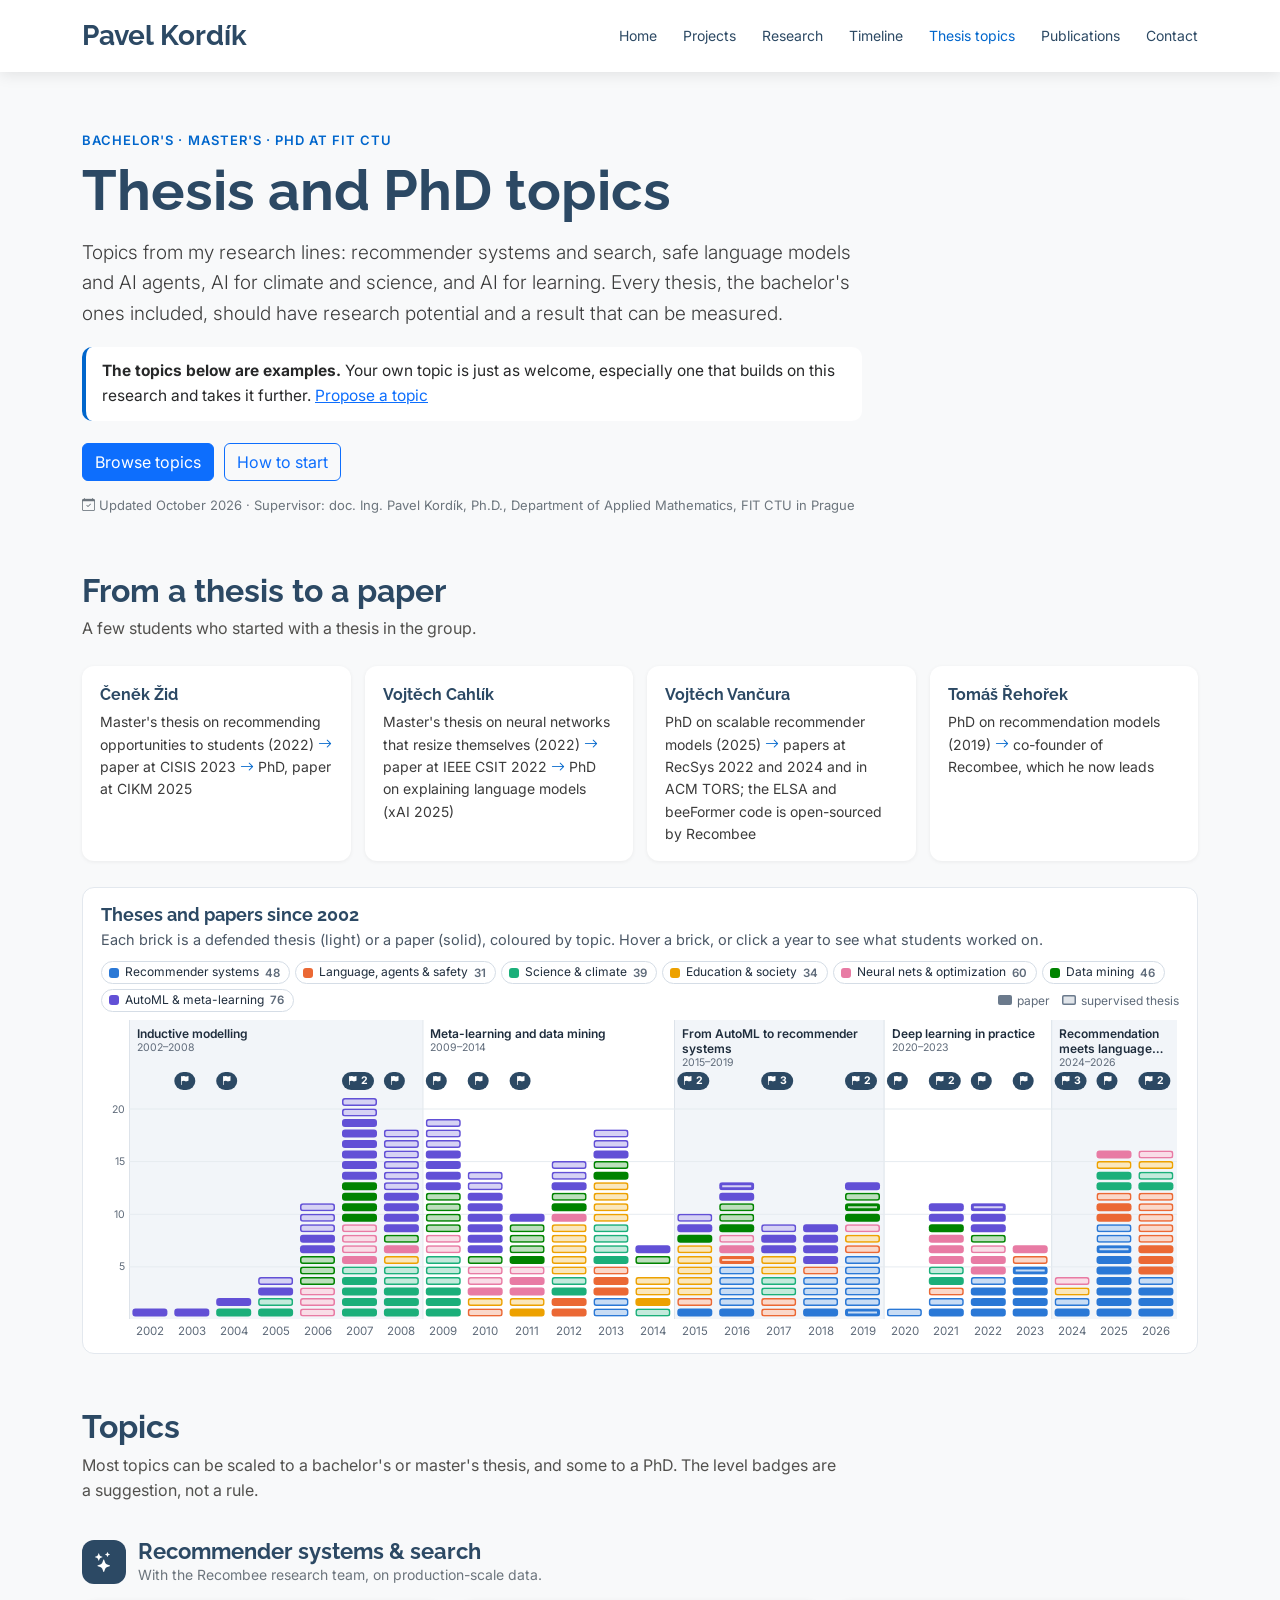
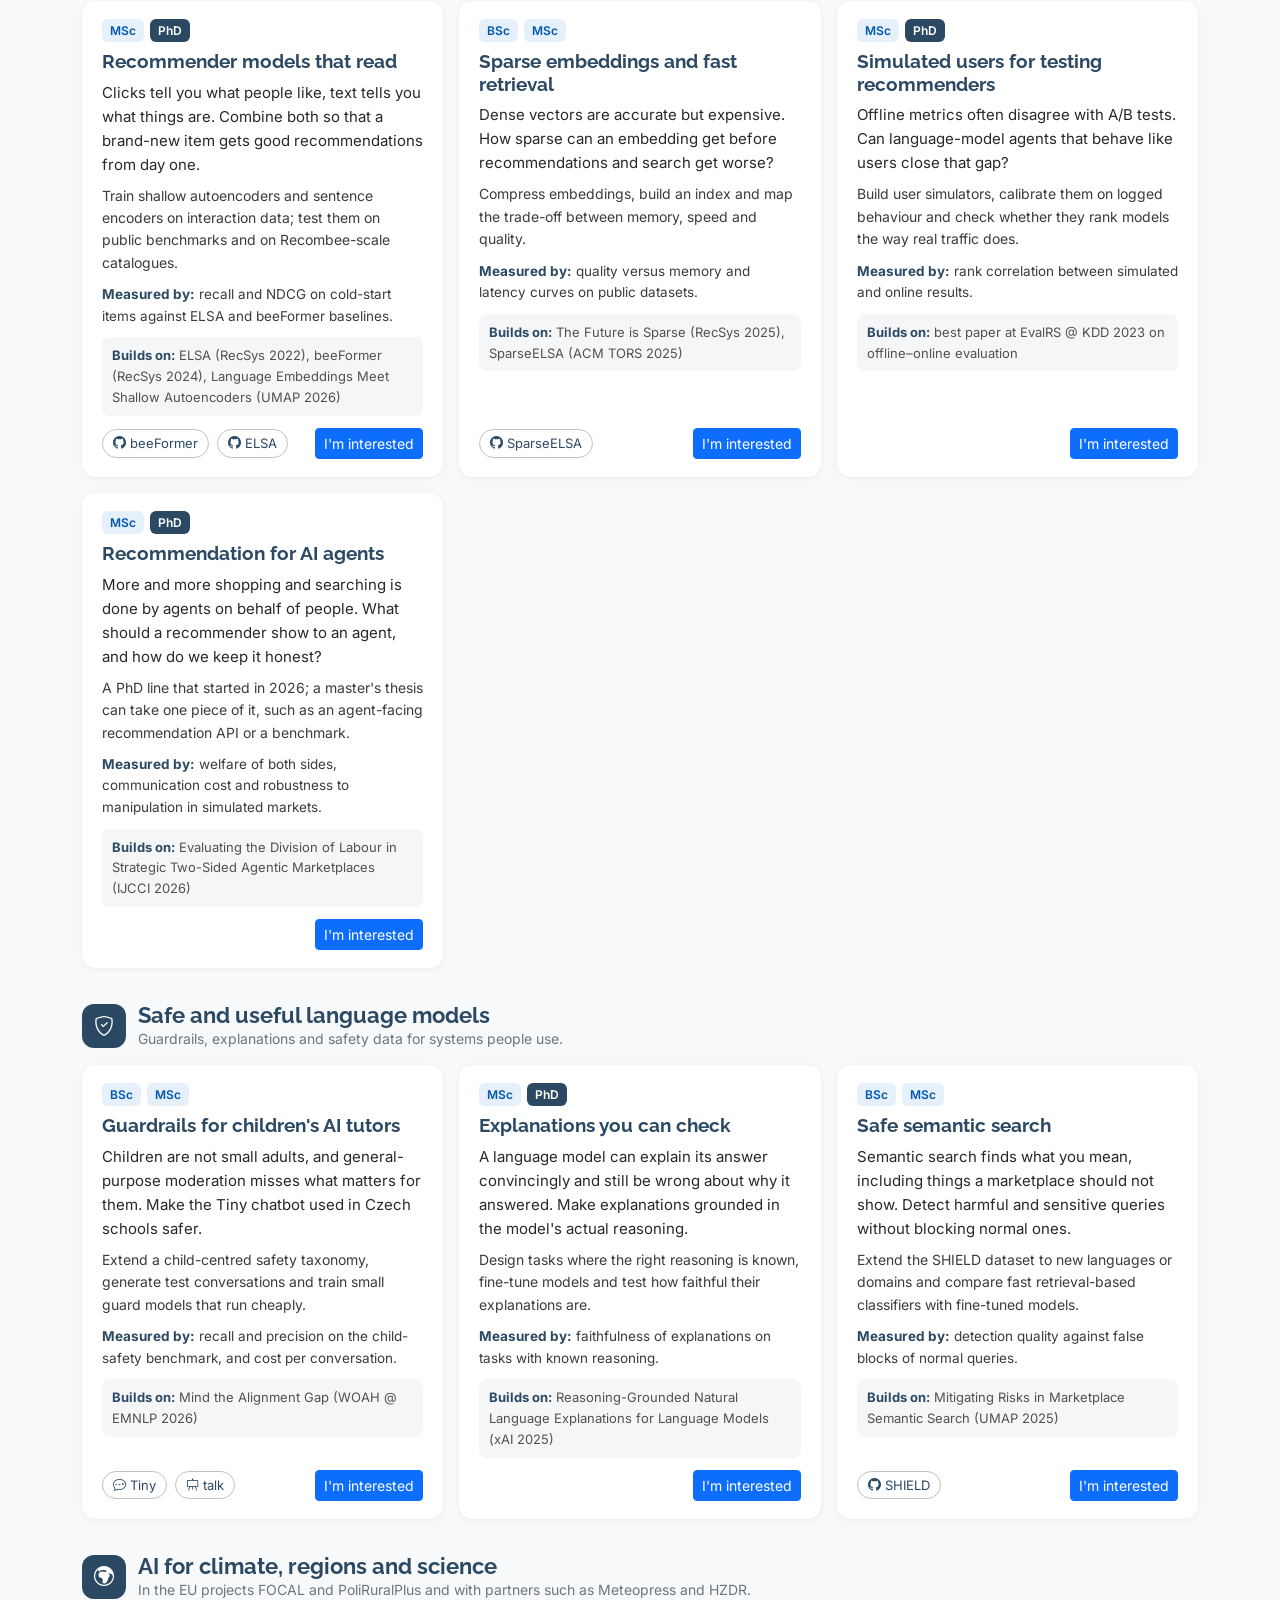
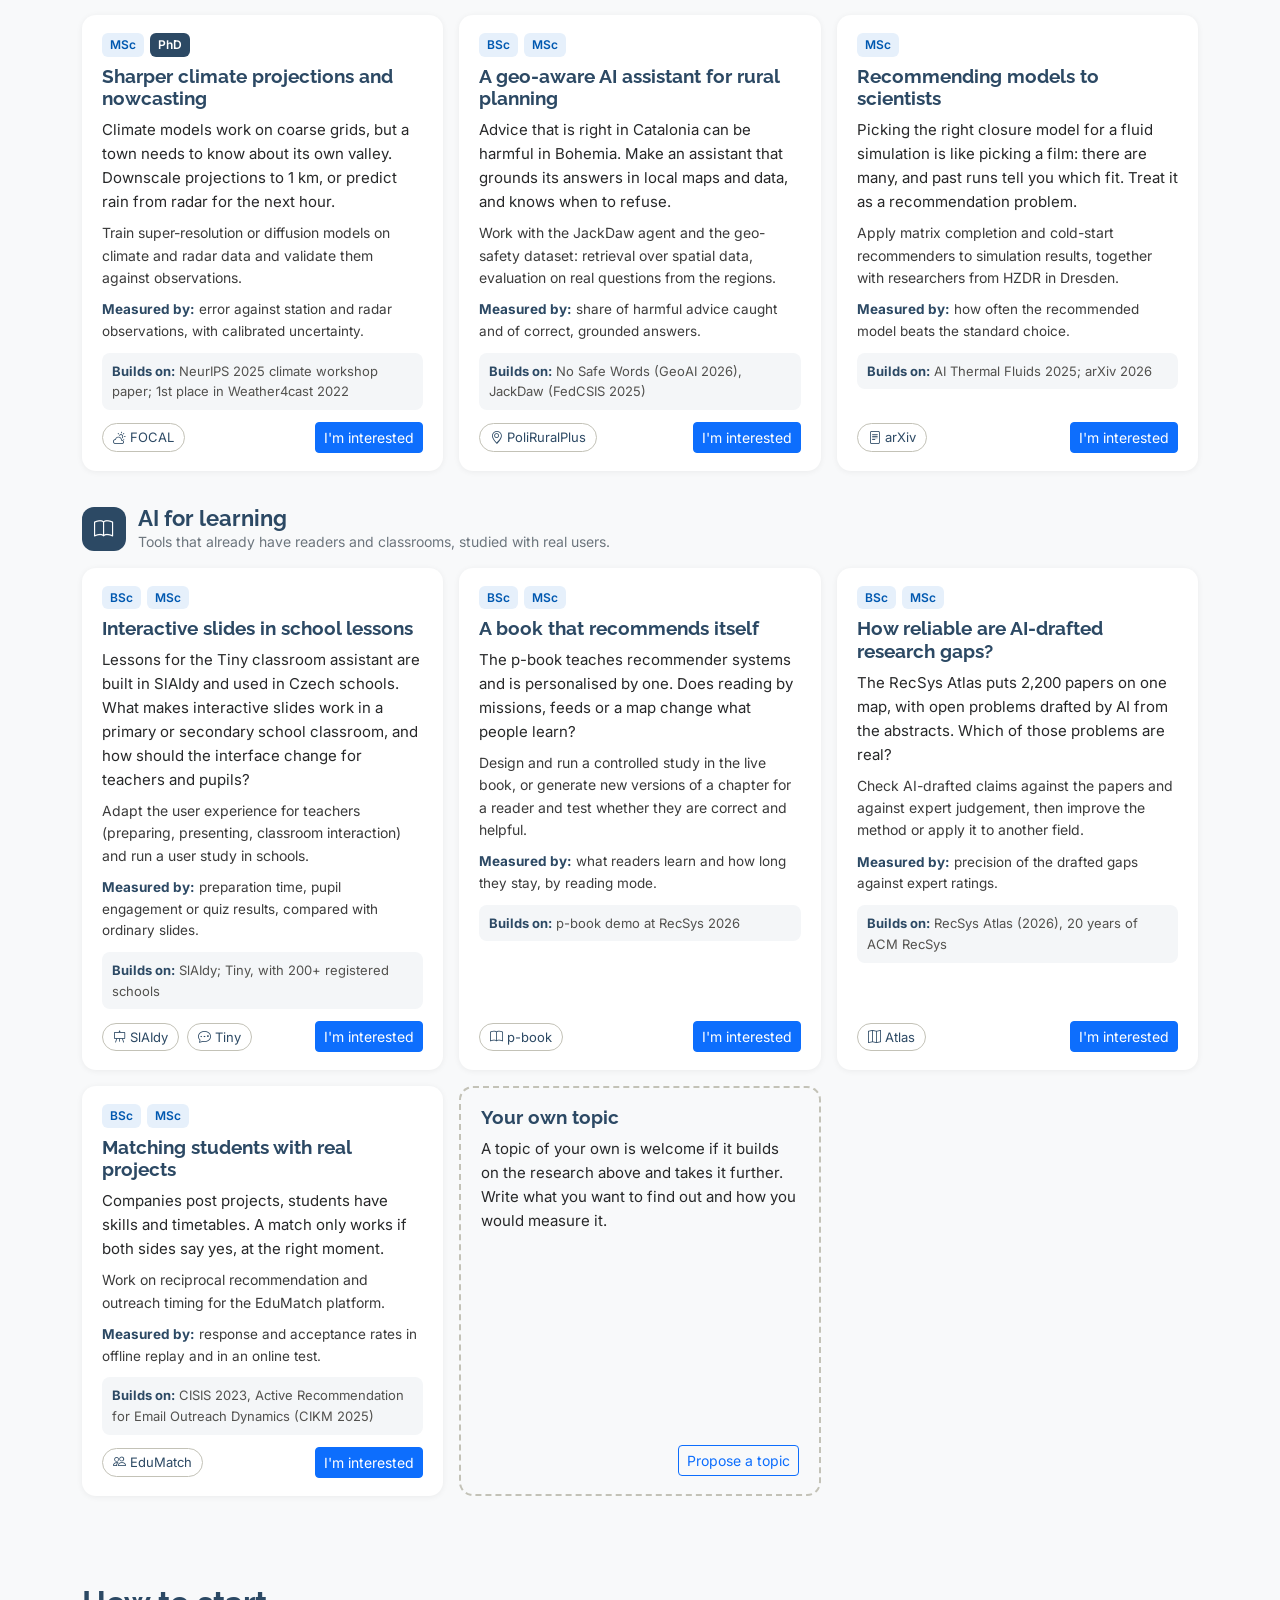
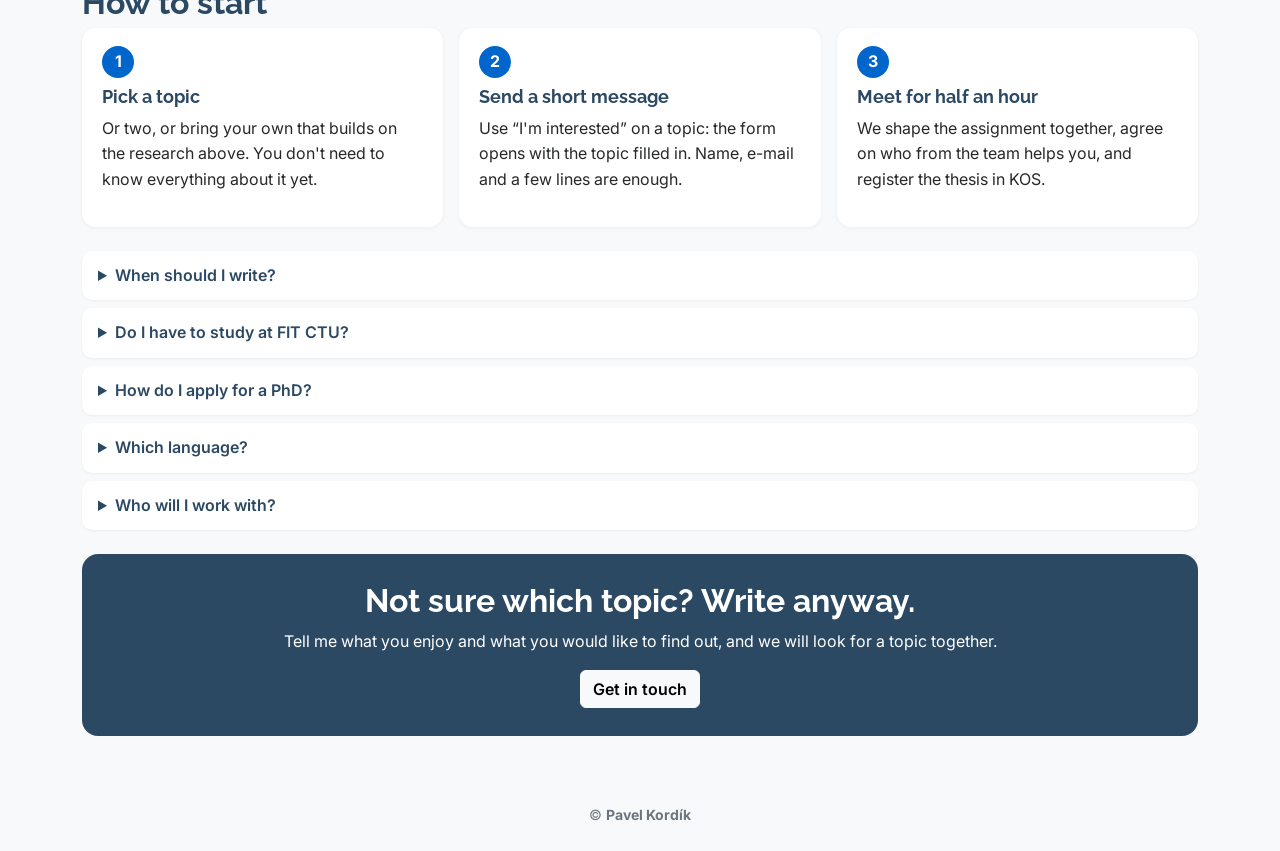
==== commit e9787dbb: "Skromnější texty, galerie slajdů, kompaktní projekty a formulář přes Přehled - hero a výzkum: méně d" ====
--- a/student-topics.html
+++ b/student-topics.html
@@ -1,17 +1,17 @@
 <!DOCTYPE html>
-<html lang="en" data-lang="en">
+<html lang="en">
 
 <head>
   <meta charset="utf-8">
   <meta content="width=device-width, initial-scale=1.0" name="viewport">
 
-  <title>PhD and thesis topics – Pavel Kordík | Témata disertačních, diplomových a bakalářských prací</title>
-  <meta name="description" content="Bachelor's, master's and PhD thesis topics at FIT CTU in Prague with Pavel Kordík: recommender systems, language models and AI safety, AI for climate and science, AI for learning. Témata bakalářských, diplomových a disertačních prací na FIT ČVUT: doporučovací systémy, jazykové modely, AI pro klima a vzdělávání.">
-  <meta name="keywords" content="thesis topics, master thesis, bachelor thesis, PhD, FIT CTU, recommender systems, LLM, AI safety, téma diplomové práce, téma bakalářské práce, doporučovací systémy, umělá inteligence, ČVUT">
+  <title>Thesis and PhD topics – Pavel Kordík (FIT CTU)</title>
+  <meta name="description" content="Bachelor's, master's and PhD thesis topics with Pavel Kordík at FIT CTU in Prague: recommender systems and search, safe language models and AI agents, AI for climate and science, AI for learning. Your own topic that builds on this research is welcome.">
+  <meta name="keywords" content="thesis topics, master thesis, bachelor thesis, PhD, FIT CTU, ČVUT, recommender systems, LLM, AI agents, AI safety, machine learning, Pavel Kordík">
   <link rel="canonical" href="https://kordikp.github.io/student-topics.html">
   <meta property="og:type" content="website">
-  <meta property="og:title" content="Thesis topics with Pavel Kordík (FIT CTU)">
-  <meta property="og:description" content="Work on something real: thesis topics tied to live projects, from recommender systems to AI for climate and education.">
+  <meta property="og:title" content="Thesis and PhD topics with Pavel Kordík (FIT CTU)">
+  <meta property="og:description" content="Example topics in recommender systems, safe language models, AI for climate and science and AI for learning, and room for your own topic.">
   <meta property="og:url" content="https://kordikp.github.io/student-topics.html">
   <meta property="og:image" content="https://kordikp.github.io/assets/img/PAVEL-KORDIK-420x420.png">
   <meta name="twitter:card" content="summary">
@@ -28,23 +28,15 @@
   <link href="assets/site.css" rel="stylesheet">
 
   <style>
-    html[data-lang="en"] [data-l="cs"], html[data-lang="cs"] [data-l="en"] { display: none !important; }
     body { background: var(--light-bg); }
     .muted { color: #6c757d; }
 
-    .lang { display: inline-flex; margin-left: 22px; border: 1px solid #c3c2b7; border-radius: 8px; overflow: hidden; }
-    .lang button { border: 0; background: #fff; padding: 3px 10px; font-size: 13px; color: var(--secondary-color); }
-    .lang button[aria-pressed="true"] { background: var(--secondary-color); color: #fff; }
-    @media (max-width: 991px) { .lang { margin: 0 14px 0 0; } }
 
     .hero-t { padding: 130px 0 40px; }
     .hero-t .kicker { text-transform: uppercase; letter-spacing: .08em; font-size: 13px; color: var(--primary-color); font-weight: 600; }
     .hero-t h1 { font-size: clamp(34px, 6.5vw, 56px); font-weight: 700; color: var(--secondary-color); margin: 6px 0 14px; }
     .hero-t .lead { font-size: 19px; max-width: 780px; color: #3b3b3b; }
     .hero-t .btns { display: flex; flex-wrap: wrap; gap: 10px; margin-top: 22px; }
-    .phd-note { display: flex; gap: 14px; align-items: flex-start; max-width: 780px; margin-top: 22px; padding: 14px 18px; border: 1px solid #cfe0f3; border-left: 4px solid var(--primary-color); border-radius: 10px; background: #f3f8fd; }
-    .phd-note > i { font-size: 24px; color: var(--primary-color); line-height: 1.2; }
-    .phd-note p { margin: 0 0 10px; font-size: 15.5px; }
     .updated { font-size: 13px; color: #6c757d; margin-top: 14px; }
 
     .proof { display: grid; grid-template-columns: repeat(auto-fit, minmax(240px, 1fr)); gap: 14px; }
@@ -81,6 +73,9 @@
     .topic .foot a.live { font-size: 13px; text-decoration: none; border: 1px solid #c3c2b7; border-radius: 999px; padding: 3px 10px; color: var(--secondary-color); }
     .topic .foot a.live:hover { border-color: var(--primary-color); color: var(--primary-color); }
     .topic .foot .want { margin-left: auto; font-size: 14px; }
+    .topic .measure { font-size: 13.5px; color: #3b3b3b; margin-bottom: 10px; }
+    .topic .measure b { color: var(--secondary-color); }
+    .own-note { max-width: 780px; margin-top: 18px; padding: 12px 16px; border-left: 4px solid var(--primary-color); background: #fff; border-radius: 10px; font-size: 15.5px; }
     .topic.own { border: 2px dashed #c3c2b7; box-shadow: none; background: transparent; }
 
     .steps { display: grid; grid-template-columns: repeat(auto-fit, minmax(240px, 1fr)); gap: 16px; }
@@ -108,10 +103,6 @@
   <header id="header" class="fixed-top d-flex align-items-center">
     <div class="container d-flex align-items-center justify-content-between">
       <h1 class="logo me-auto"><a href="index.html">Pavel Kordík</a></h1>
-      <div class="lang" role="group" aria-label="Language / Jazyk">
-        <button type="button" data-set-lang="cs" aria-pressed="false">CZ</button>
-        <button type="button" data-set-lang="en" aria-pressed="true">EN</button>
-      </div>
       <nav id="navbar" class="navbar">
         <ul>
           <li><a class="nav-link" href="index.html">Home</a></li>
@@ -130,60 +121,31 @@
   <main>
     <div class="hero-t">
       <div class="container">
-        <div class="kicker"><span data-l="en">PhD · Master's · Bachelor's at FIT CTU</span><span data-l="cs">Doktorát · diplomové · bakalářské práce na FIT ČVUT</span></div>
-        <h1><span data-l="en">Work on something real.</span><span data-l="cs">Pracuj na něčem skutečném.</span></h1>
-        <p class="lead">
-          <span data-l="en">Every topic below is tied to a live project: a recommender used by companies worldwide, a chatbot used in Czech classrooms, EU projects on climate and rural regions, or tools that are already online. You get real data and real users, and if the results are good, we write a paper together. Work by students in the group has recently been published at RecSys, UMAP, CIKM and a NeurIPS workshop.</span>
-          <span data-l="cs">Každé téma níže navazuje na běžící projekt: doporučovací systém, který používají firmy po celém světě, chatbot ve školních třídách, evropské projekty o klimatu a venkovských regionech, nebo nástroje, které už jsou online. Dostaneš skutečná data i uživatele, a když výsledky stojí za to, napíšeme spolu článek. Práce studentů ze skupiny nedávno vyšly na konferencích RecSys, UMAP, CIKM a na workshopu NeurIPS.</span>
-        </p>
+        <div class="kicker">Bachelor's · Master's · PhD at FIT CTU</div>
+        <h1>Thesis and PhD topics</h1>
+        <p class="lead">Topics from my research lines: recommender systems and search, safe language models and AI agents, AI for climate and science, and AI for learning. Every thesis, the bachelor's ones included, should have research potential and a result that can be measured.</p>
+        <p class="own-note"><b>The topics below are examples.</b> Your own topic is just as welcome, especially one that builds on this research and takes it further. <a href="index.html?type=thesis&amp;topic=My%20own%20topic#contact">Propose a topic</a></p>
         <div class="btns">
-          <a href="#topics" class="btn btn-primary"><span data-l="en">Browse topics</span><span data-l="cs">Projít témata</span></a>
-          <a href="#apply" class="btn btn-outline-primary"><span data-l="en">How to start</span><span data-l="cs">Jak začít</span></a>
-          <a href="timeline.html?type=thesis" class="btn btn-link"><span data-l="en">143 past theses on the timeline →</span><span data-l="cs">143 obhájených prací na časové ose →</span></a>
-        </div>
-        <div class="phd-note">
-          <i class="bi bi-mortarboard"></i>
-          <div>
-            <p><strong><span data-l="en">I am looking mainly for PhD candidates.</span><span data-l="cs">Hledám hlavně doktorandy.</span></strong>
-              <span data-l="en">Strong people who want to work on the group's research lines, ideally with experience from a company. For bachelor's and master's theses I take a limited number of independent students who want to publish.</span>
-              <span data-l="cs">Silné lidi, kteří chtějí pracovat na výzkumných směrech skupiny, ideálně se zkušeností z firmy. Bakalářek a diplomek vedu omezený počet, pro samostatné studenty, kteří chtějí publikovat.</span></p>
-            <a class="btn btn-primary btn-sm" href="index.html?type=phd#contact"><span data-l="en">Apply for a PhD</span><span data-l="cs">Přihlásit se na doktorát</span></a>
-          </div>
-        </div>
-        <p class="updated"><i class="bi bi-calendar-check"></i>
-          <span data-l="en">Updated October 2026 · Supervisor: doc. Ing. Pavel Kordík, Ph.D., Department of Applied Mathematics, FIT CTU in Prague</span>
-          <span data-l="cs">Aktualizováno v říjnu 2026 · Vedoucí: doc. Ing. Pavel Kordík, Ph.D., Katedra aplikované matematiky, FIT ČVUT v Praze</span>
-        </p>
+          <a href="#topics" class="btn btn-primary">Browse topics</a>
+          <a href="#apply" class="btn btn-outline-primary">How to start</a>
+        </div>
+        <p class="updated"><i class="bi bi-calendar-check"></i> Updated October 2026 · Supervisor: doc. Ing. Pavel Kordík, Ph.D., Department of Applied Mathematics, FIT CTU in Prague</p>
       </div>
     </div>
 
     <section style="padding-top:0">
       <div class="container">
-        <h2 class="sec-title"><span data-l="en">From a thesis to a paper</span><span data-l="cs">Z práce rovnou do článku</span></h2>
-        <p class="sec-sub"><span data-l="en">A few students who started exactly where you would.</span><span data-l="cs">Pár studentů, kteří začínali přesně tam, kde ty.</span></p>
+        <h2 class="sec-title">From a thesis to a paper</h2>
+        <p class="sec-sub">A few students who started with a thesis in the group.</p>
         <div class="proof">
-          <div class="story"><div class="who">Čeněk Žid</div><div class="path">
-            <span data-l="en">Master's thesis on recommending opportunities to students (2022) <i class="bi bi-arrow-right"></i> paper at CISIS 2023 <i class="bi bi-arrow-right"></i> PhD, paper at CIKM 2025</span>
-            <span data-l="cs">Diplomka o doporučování příležitostí studentům (2022) <i class="bi bi-arrow-right"></i> článek na CISIS 2023 <i class="bi bi-arrow-right"></i> doktorát, článek na CIKM 2025</span></div></div>
-          <div class="story"><div class="who">Vojtěch Cahlík</div><div class="path">
-            <span data-l="en">Master's thesis on neural networks that resize themselves (2022) <i class="bi bi-arrow-right"></i> paper at IEEE CSIT 2022 <i class="bi bi-arrow-right"></i> PhD on explaining language models (xAI 2025)</span>
-            <span data-l="cs">Diplomka o neuronových sítích, které mění svou velikost (2022) <i class="bi bi-arrow-right"></i> článek na IEEE CSIT 2022 <i class="bi bi-arrow-right"></i> doktorát o vysvětlování jazykových modelů (xAI 2025)</span></div></div>
-          <div class="story"><div class="who">Vojtěch Vančura</div><div class="path">
-            <span data-l="en">PhD on scalable recommender models (2025) <i class="bi bi-arrow-right"></i> papers at RecSys 2022 and 2024 and in ACM TORS; the ELSA and beeFormer code is open-sourced by Recombee</span>
-            <span data-l="cs">Doktorát o škálovatelných doporučovacích modelech (2025) <i class="bi bi-arrow-right"></i> články na RecSys 2022 a 2024 a v ACM TORS; kód ELSA a beeFormer zveřejnil Recombee</span></div></div>
-          <div class="story"><div class="who">Filip Spáček</div><div class="path">
-            <span data-l="en">Student in the group, working on harmful queries in e-shop search <i class="bi bi-arrow-right"></i> the SHIELD dataset and a paper at UMAP 2025</span>
-            <span data-l="cs">Student ve skupině, práce o škodlivých dotazech ve vyhledávání e-shopů <i class="bi bi-arrow-right"></i> dataset SHIELD a článek na UMAP 2025</span></div></div>
-          <div class="story"><div class="who">Tereza Zmeškalová</div><div class="path">
-            <span data-l="en">Student in the group <i class="bi bi-arrow-right"></i> a new linear model for next-basket recommendation, paper at RecSys 2025</span>
-            <span data-l="cs">Studentka ve skupině <i class="bi bi-arrow-right"></i> nový lineární model pro doporučení dalšího nákupu, článek na RecSys 2025</span></div></div>
-          <div class="story"><div class="who">Tomáš Řehořek</div><div class="path">
-            <span data-l="en">PhD on recommendation models (2019) <i class="bi bi-arrow-right"></i> co-founder of Recombee, which he now leads</span>
-            <span data-l="cs">Doktorát o doporučovacích modelech (2019) <i class="bi bi-arrow-right"></i> spoluzakladatel Recombee, které dnes vede</span></div></div>
+          <div class="story"><div class="who">Čeněk Žid</div><div class="path">Master's thesis on recommending opportunities to students (2022) <i class="bi bi-arrow-right"></i> paper at CISIS 2023 <i class="bi bi-arrow-right"></i> PhD, paper at CIKM 2025</div></div>
+          <div class="story"><div class="who">Vojtěch Cahlík</div><div class="path">Master's thesis on neural networks that resize themselves (2022) <i class="bi bi-arrow-right"></i> paper at IEEE CSIT 2022 <i class="bi bi-arrow-right"></i> PhD on explaining language models (xAI 2025)</div></div>
+          <div class="story"><div class="who">Vojtěch Vančura</div><div class="path">PhD on scalable recommender models (2025) <i class="bi bi-arrow-right"></i> papers at RecSys 2022 and 2024 and in ACM TORS; the ELSA and beeFormer code is open-sourced by Recombee</div></div>
+          <div class="story"><div class="who">Tomáš Řehořek</div><div class="path">PhD on recommendation models (2019) <i class="bi bi-arrow-right"></i> co-founder of Recombee, which he now leads</div></div>
         </div>
         <div class="tlp-card">
-          <h3><span data-l="en">Theses and papers since 2002</span><span data-l="cs">Práce a články od roku 2002</span></h3>
-          <p><span data-l="en">Every brick is a thesis (light) or a paper (solid) from the group since 2002, coloured by topic. The topics below continue the newest columns. Hover a brick, or click a year to see what students worked on.</span><span data-l="cs">Každá cihlička je jedna obhájená práce (světlá) nebo článek (plná) ze skupiny od roku 2002, barva určuje téma. Témata níže navazují na nejnovější sloupce. Najeď na cihličku, nebo klikni na rok a uvidíš, na čem studenti pracovali.</span></p>
+          <h3>Theses and papers since 2002</h3>
+          <p>Each brick is a defended thesis (light) or a paper (solid), coloured by topic. Hover a brick, or click a year to see what students worked on.</p>
           <div class="tlp-chart" id="tlPreview" aria-label="Research timeline preview"></div>
         </div>
       </div>
@@ -191,158 +153,168 @@
 
     <section id="topics" style="padding-top:10px">
       <div class="container">
-        <h2 class="sec-title"><span data-l="en">Topics</span><span data-l="cs">Témata</span></h2>
-        <p class="sec-sub"><span data-l="en">Each topic can be scaled to a bachelor's or master's thesis, and some to a PhD. The level badges are a suggestion, not a rule.</span><span data-l="cs">Každé téma jde zmenšit na bakalářku nebo zvětšit na diplomku, některá i na doktorát. Štítky úrovní jsou doporučení, ne pravidlo.</span></p>
-
-        <!-- Track A -->
+        <h2 class="sec-title">Topics</h2>
+        <p class="sec-sub">Most topics can be scaled to a bachelor's or master's thesis, and some to a PhD. The level badges are a suggestion, not a rule.</p>
+
         <div class="track" id="track-recsys">
           <div class="track-head"><div class="ti"><i class="bi bi-stars"></i></div><div>
-            <h3><span data-l="en">Recommender systems &amp; search</span><span data-l="cs">Doporučovací systémy a vyhledávání</span></h3>
-            <p><span data-l="en">With the Recombee research team: production-scale data, models that run for real customers.</span><span data-l="cs">S výzkumným týmem Recombee: data v produkčním měřítku a modely, které běží u skutečných zákazníků.</span></p></div></div>
+            <h3>Recommender systems &amp; search</h3>
+            <p>With the Recombee research team, on production-scale data.</p></div></div>
           <div class="topics">
-            <article class="topic" data-topic-en="Recommender models that read" data-topic-cs="Doporučovací modely, které umí číst">
-              <div class="lv"><span>MSc</span><span class="phd">PhD</span></div>
-              <h4><span data-l="en">Recommender models that read</span><span data-l="cs">Doporučovací modely, které umí číst</span></h4>
-              <p class="hook"><span data-l="en">Clicks tell you what people like, text tells you what things are. Combine both so that a brand-new item gets good recommendations from day one.</span><span data-l="cs">Kliky říkají, co lidé mají rádi, text říká, co věci jsou. Spoj obojí, aby i úplně nová položka dostala dobrá doporučení od prvního dne.</span></p>
-              <p class="do"><span data-l="en">You will train shallow autoencoders and sentence encoders on interaction data, test them on public benchmarks and on Recombee-scale catalogues.</span><span data-l="cs">Budeš trénovat mělké autoenkodéry a jazykové enkodéry na datech o interakcích a testovat je na veřejných benchmarcích i na katalozích v měřítku Recombee.</span></p>
-              <p class="prior"><b><span data-l="en">Builds on:</span><span data-l="cs">Navazuje na:</span></b> ELSA (RecSys 2022), beeFormer (RecSys 2024), Language Embeddings Meet Shallow Autoencoders (UMAP 2026)</p>
-              <div class="foot"><a class="live" href="https://github.com/recombee/beeformer" target="_blank" rel="noopener"><i class="bi bi-github"></i> beeFormer</a><a class="live" href="https://github.com/recombee/elsa" target="_blank" rel="noopener"><i class="bi bi-github"></i> ELSA</a><a class="want btn btn-sm btn-primary" href="mailto:kordik@gmail.com"><span data-l="en">I'm interested</span><span data-l="cs">Mám zájem</span></a></div>
-            </article>
-            <article class="topic" data-topic-en="Sparse embeddings and fast retrieval" data-topic-cs="Řídké embeddingy a rychlé vyhledávání">
-              <div class="lv"><span>BSc</span><span>MSc</span></div>
-              <h4><span data-l="en">Sparse embeddings and fast retrieval</span><span data-l="cs">Řídké embeddingy a rychlé vyhledávání</span></h4>
-              <p class="hook"><span data-l="en">Dense vectors are accurate but expensive. How sparse can an embedding get before recommendations and search get worse?</span><span data-l="cs">Husté vektory jsou přesné, ale drahé. Jak řídký může embedding být, než se zhorší doporučování a vyhledávání?</span></p>
-              <p class="do"><span data-l="en">You will compress embeddings, build an index and measure the trade-off between memory, speed and quality.</span><span data-l="cs">Budeš komprimovat embeddingy, stavět index a měřit kompromis mezi pamětí, rychlostí a kvalitou.</span></p>
-              <p class="prior"><b><span data-l="en">Builds on:</span><span data-l="cs">Navazuje na:</span></b> The Future is Sparse (RecSys 2025), SparseELSA (ACM TORS 2025)</p>
-              <div class="foot"><a class="live" href="https://github.com/recombee/SparseELSA" target="_blank" rel="noopener"><i class="bi bi-github"></i> SparseELSA</a><a class="want btn btn-sm btn-primary" href="mailto:kordik@gmail.com"><span data-l="en">I'm interested</span><span data-l="cs">Mám zájem</span></a></div>
-            </article>
-            <article class="topic" data-topic-en="Simulated users for testing recommenders" data-topic-cs="Simulovaní uživatelé pro testování doporučovačů">
-              <div class="lv"><span>MSc</span><span class="phd">PhD</span></div>
-              <h4><span data-l="en">Simulated users for testing recommenders</span><span data-l="cs">Simulovaní uživatelé pro testování doporučovačů</span></h4>
-              <p class="hook"><span data-l="en">Offline metrics often disagree with A/B tests. Can language-model agents that behave like users close that gap?</span><span data-l="cs">Offline metriky se často neshodnou s A/B testy. Dokážou ten rozdíl překlenout agenti s jazykovým modelem, kteří se chovají jako uživatelé?</span></p>
-              <p class="do"><span data-l="en">You will build user simulators, calibrate them on logged behaviour and check whether they rank models the way real traffic does.</span><span data-l="cs">Postavíš simulátory uživatelů, zkalibruješ je na zaznamenaném chování a ověříš, jestli řadí modely stejně jako skutečný provoz.</span></p>
-              <p class="prior"><b><span data-l="en">Builds on:</span><span data-l="cs">Navazuje na:</span></b> <span data-l="en">best paper at EvalRS @ KDD 2023 on offline–online evaluation; master's thesis on foundation models for recommendation (2026)</span><span data-l="cs">best paper na EvalRS @ KDD 2023 o offline a online vyhodnocení; diplomka o foundation modelech pro doporučování (2026)</span></p>
-              <div class="foot"><a class="want btn btn-sm btn-primary" href="mailto:kordik@gmail.com"><span data-l="en">I'm interested</span><span data-l="cs">Mám zájem</span></a></div>
-            </article>
-            <article class="topic" data-topic-en="Recommendation for AI agents" data-topic-cs="Doporučování pro AI agenty">
-              <div class="lv"><span>MSc</span><span class="phd">PhD</span></div>
-              <h4><span data-l="en">Recommendation for AI agents</span><span data-l="cs">Doporučování pro AI agenty</span></h4>
-              <p class="hook"><span data-l="en">More and more shopping and searching is done by agents on behalf of people. What should a recommender show to an agent, and how do we keep it honest?</span><span data-l="cs">Stále víc nakupování a hledání za lidi dělají agenti. Co má doporučovač ukázat agentovi a jak zajistit, aby hrál fér?</span></p>
-              <p class="do"><span data-l="en">A new PhD line started in 2026; master's theses can take one piece of it, such as an agent-facing recommendation API or an evaluation benchmark.</span><span data-l="cs">Nová doktorská linie začala v roce 2026; diplomka může převzít jeden kus, třeba doporučovací API pro agenty nebo benchmark pro vyhodnocení.</span></p>
-              <p class="prior"><b><span data-l="en">Builds on:</span><span data-l="cs">Navazuje na:</span></b> <span data-l="en">keynote “The Great Convergence” at ISD 2026</span><span data-l="cs">keynote „The Great Convergence“ na ISD 2026</span></p>
-              <div class="foot"><a class="live" href="https://kordikp.github.io/slaidy/isd2026/" target="_blank" rel="noopener"><i class="bi bi-easel"></i> <span data-l="en">keynote slides</span><span data-l="cs">slajdy keynote</span></a><a class="want btn btn-sm btn-primary" href="mailto:kordik@gmail.com"><span data-l="en">I'm interested</span><span data-l="cs">Mám zájem</span></a></div>
+            <article class="topic">
+              <div class="lv"><span>MSc</span><span class="phd">PhD</span></div>
+              <h4>Recommender models that read</h4>
+              <p class="hook">Clicks tell you what people like, text tells you what things are. Combine both so that a brand-new item gets good recommendations from day one.</p>
+              <p class="do">Train shallow autoencoders and sentence encoders on interaction data; test them on public benchmarks and on Recombee-scale catalogues.</p>
+              <p class="measure"><b>Measured by:</b> recall and NDCG on cold-start items against ELSA and beeFormer baselines.</p>
+              <p class="prior"><b>Builds on:</b> ELSA (RecSys 2022), beeFormer (RecSys 2024), Language Embeddings Meet Shallow Autoencoders (UMAP 2026)</p>
+              <div class="foot"><a class="live" href="https://github.com/recombee/beeformer" target="_blank" rel="noopener"><i class="bi bi-github"></i> beeFormer</a><a class="live" href="https://github.com/recombee/elsa" target="_blank" rel="noopener"><i class="bi bi-github"></i> ELSA</a><a class="want btn btn-sm btn-primary" href="index.html?type=thesis&amp;topic=Recommender%20models%20that%20read#contact">I'm interested</a></div>
+            </article>
+            <article class="topic">
+              <div class="lv"><span>BSc</span><span>MSc</span></div>
+              <h4>Sparse embeddings and fast retrieval</h4>
+              <p class="hook">Dense vectors are accurate but expensive. How sparse can an embedding get before recommendations and search get worse?</p>
+              <p class="do">Compress embeddings, build an index and map the trade-off between memory, speed and quality.</p>
+              <p class="measure"><b>Measured by:</b> quality versus memory and latency curves on public datasets.</p>
+              <p class="prior"><b>Builds on:</b> The Future is Sparse (RecSys 2025), SparseELSA (ACM TORS 2025)</p>
+              <div class="foot"><a class="live" href="https://github.com/recombee/SparseELSA" target="_blank" rel="noopener"><i class="bi bi-github"></i> SparseELSA</a><a class="want btn btn-sm btn-primary" href="index.html?type=thesis&amp;topic=Sparse%20embeddings%20and%20fast%20retrieval#contact">I'm interested</a></div>
+            </article>
+            <article class="topic">
+              <div class="lv"><span>MSc</span><span class="phd">PhD</span></div>
+              <h4>Simulated users for testing recommenders</h4>
+              <p class="hook">Offline metrics often disagree with A/B tests. Can language-model agents that behave like users close that gap?</p>
+              <p class="do">Build user simulators, calibrate them on logged behaviour and check whether they rank models the way real traffic does.</p>
+              <p class="measure"><b>Measured by:</b> rank correlation between simulated and online results.</p>
+              <p class="prior"><b>Builds on:</b> best paper at EvalRS @ KDD 2023 on offline–online evaluation</p>
+              <div class="foot"><a class="want btn btn-sm btn-primary" href="index.html?type=thesis&amp;topic=Simulated%20users%20for%20testing%20recommenders#contact">I'm interested</a></div>
+            </article>
+            <article class="topic">
+              <div class="lv"><span>MSc</span><span class="phd">PhD</span></div>
+              <h4>Recommendation for AI agents</h4>
+              <p class="hook">More and more shopping and searching is done by agents on behalf of people. What should a recommender show to an agent, and how do we keep it honest?</p>
+              <p class="do">A PhD line that started in 2026; a master&#x27;s thesis can take one piece of it, such as an agent-facing recommendation API or a benchmark.</p>
+              <p class="measure"><b>Measured by:</b> welfare of both sides, communication cost and robustness to manipulation in simulated markets.</p>
+              <p class="prior"><b>Builds on:</b> Evaluating the Division of Labour in Strategic Two-Sided Agentic Marketplaces (IJCCI 2026)</p>
+              <div class="foot"><a class="want btn btn-sm btn-primary" href="index.html?type=thesis&amp;topic=Recommendation%20for%20AI%20agents#contact">I'm interested</a></div>
             </article>
           </div>
         </div>
 
-        <!-- Track B -->
         <div class="track" id="track-language">
           <div class="track-head"><div class="ti"><i class="bi bi-shield-check"></i></div><div>
-            <h3><span data-l="en">Safe and useful language models</span><span data-l="cs">Bezpečné a užitečné jazykové modely</span></h3>
-            <p><span data-l="en">Guardrails, explanations and safety data for systems people actually use.</span><span data-l="cs">Ochranné mantinely, vysvětlení a bezpečnostní data pro systémy, které lidé opravdu používají.</span></p></div></div>
+            <h3>Safe and useful language models</h3>
+            <p>Guardrails, explanations and safety data for systems people use.</p></div></div>
           <div class="topics">
-            <article class="topic" data-topic-en="Guardrails for children's AI tutors" data-topic-cs="Mantinely pro AI tutory dětí">
-              <div class="lv"><span>BSc</span><span>MSc</span></div>
-              <h4><span data-l="en">Guardrails for children's AI tutors</span><span data-l="cs">Mantinely pro AI tutory dětí</span></h4>
-              <p class="hook"><span data-l="en">Children are not small adults, and general-purpose moderation misses what matters for them. Help make the Tiny chatbot used in Czech schools safer.</span><span data-l="cs">Děti nejsou malí dospělí a obecná moderace přehlédne to, na čem u nich záleží. Pomoz udělat bezpečnějším chatbota Tiny, který se používá ve školách.</span></p>
-              <p class="do"><span data-l="en">You will extend a child-centred safety taxonomy, generate synthetic test conversations and train small guard models that run cheaply.</span><span data-l="cs">Rozšíříš bezpečnostní taxonomii zaměřenou na děti, vygeneruješ syntetické testovací konverzace a natrénuješ malé hlídací modely, které běží levně.</span></p>
-              <p class="prior"><b><span data-l="en">Builds on:</span><span data-l="cs">Navazuje na:</span></b> <span data-l="en">bachelor's thesis “Safety Assessment in Child-AI Interactions” (J. Fikeis, 2026)</span><span data-l="cs">bakalářku „Safety Assessment in Child-AI Interactions“ (J. Fikeis, 2026)</span></p>
-              <div class="foot"><a class="live" href="https://tiny.school/" target="_blank" rel="noopener"><i class="bi bi-chat-dots"></i> Tiny</a><a class="live" href="https://kids-alignment-pechakucha.vercel.app/" target="_blank" rel="noopener"><i class="bi bi-easel"></i> <span data-l="en">6-minute talk</span><span data-l="cs">6minutová přednáška</span></a><a class="want btn btn-sm btn-primary" href="mailto:kordik@gmail.com"><span data-l="en">I'm interested</span><span data-l="cs">Mám zájem</span></a></div>
-            </article>
-            <article class="topic" data-topic-en="Explanations you can check" data-topic-cs="Vysvětlení, která jdou ověřit">
-              <div class="lv"><span>MSc</span><span class="phd">PhD</span></div>
-              <h4><span data-l="en">Explanations you can check</span><span data-l="cs">Vysvětlení, která jdou ověřit</span></h4>
-              <p class="hook"><span data-l="en">A language model can explain its answer convincingly and still be wrong about why it answered. Make explanations that are grounded in the model's actual reasoning.</span><span data-l="cs">Jazykový model umí své odpovědi přesvědčivě vysvětlit, a přitom se mýlit v tom, proč tak odpověděl. Vytvoř vysvětlení, která vycházejí ze skutečného uvažování modelu.</span></p>
-              <p class="do"><span data-l="en">You will design tasks where the right reasoning is known, fine-tune models and measure how faithful their explanations are.</span><span data-l="cs">Navrhneš úlohy se známým správným postupem, doladíš modely a změříš, jak věrná jsou jejich vysvětlení.</span></p>
-              <p class="prior"><b><span data-l="en">Builds on:</span><span data-l="cs">Navazuje na:</span></b> Reasoning-Grounded Natural Language Explanations for Language Models (xAI 2025)</p>
-              <div class="foot"><a class="want btn btn-sm btn-primary" href="mailto:kordik@gmail.com"><span data-l="en">I'm interested</span><span data-l="cs">Mám zájem</span></a></div>
-            </article>
-            <article class="topic" data-topic-en="Safe semantic search" data-topic-cs="Bezpečné sémantické vyhledávání">
-              <div class="lv"><span>BSc</span><span>MSc</span></div>
-              <h4><span data-l="en">Safe semantic search</span><span data-l="cs">Bezpečné sémantické vyhledávání</span></h4>
-              <p class="hook"><span data-l="en">Semantic search finds what you mean, including things a marketplace should not show. Detect harmful and sensitive queries without blocking normal ones.</span><span data-l="cs">Sémantické vyhledávání najde, co myslíš, včetně věcí, které by tržiště ukazovat nemělo. Rozpoznej škodlivé a citlivé dotazy, aniž bys blokoval ty běžné.</span></p>
-              <p class="do"><span data-l="en">You will extend the SHIELD dataset to new languages or domains and compare fast retrieval-based classifiers with fine-tuned models.</span><span data-l="cs">Rozšíříš dataset SHIELD o další jazyky nebo oblasti a porovnáš rychlé klasifikátory založené na vyhledávání s doladěnými modely.</span></p>
-              <p class="prior"><b><span data-l="en">Builds on:</span><span data-l="cs">Navazuje na:</span></b> Mitigating Risks in Marketplace Semantic Search (UMAP 2025)</p>
-              <div class="foot"><a class="live" href="https://github.com/flpspacek/SHIELD" target="_blank" rel="noopener"><i class="bi bi-github"></i> SHIELD</a><a class="want btn btn-sm btn-primary" href="mailto:kordik@gmail.com"><span data-l="en">I'm interested</span><span data-l="cs">Mám zájem</span></a></div>
+            <article class="topic">
+              <div class="lv"><span>BSc</span><span>MSc</span></div>
+              <h4>Guardrails for children&#x27;s AI tutors</h4>
+              <p class="hook">Children are not small adults, and general-purpose moderation misses what matters for them. Make the Tiny chatbot used in Czech schools safer.</p>
+              <p class="do">Extend a child-centred safety taxonomy, generate test conversations and train small guard models that run cheaply.</p>
+              <p class="measure"><b>Measured by:</b> recall and precision on the child-safety benchmark, and cost per conversation.</p>
+              <p class="prior"><b>Builds on:</b> Mind the Alignment Gap (WOAH @ EMNLP 2026)</p>
+              <div class="foot"><a class="live" href="https://tiny.school/" target="_blank" rel="noopener"><i class="bi bi-chat-dots"></i> Tiny</a><a class="live" href="https://kids-alignment-pechakucha.vercel.app/" target="_blank" rel="noopener"><i class="bi bi-easel"></i> talk</a><a class="want btn btn-sm btn-primary" href="index.html?type=thesis&amp;topic=Guardrails%20for%20children%27s%20AI%20tutors#contact">I'm interested</a></div>
+            </article>
+            <article class="topic">
+              <div class="lv"><span>MSc</span><span class="phd">PhD</span></div>
+              <h4>Explanations you can check</h4>
+              <p class="hook">A language model can explain its answer convincingly and still be wrong about why it answered. Make explanations grounded in the model&#x27;s actual reasoning.</p>
+              <p class="do">Design tasks where the right reasoning is known, fine-tune models and test how faithful their explanations are.</p>
+              <p class="measure"><b>Measured by:</b> faithfulness of explanations on tasks with known reasoning.</p>
+              <p class="prior"><b>Builds on:</b> Reasoning-Grounded Natural Language Explanations for Language Models (xAI 2025)</p>
+              <div class="foot"><a class="want btn btn-sm btn-primary" href="index.html?type=thesis&amp;topic=Explanations%20you%20can%20check#contact">I'm interested</a></div>
+            </article>
+            <article class="topic">
+              <div class="lv"><span>BSc</span><span>MSc</span></div>
+              <h4>Safe semantic search</h4>
+              <p class="hook">Semantic search finds what you mean, including things a marketplace should not show. Detect harmful and sensitive queries without blocking normal ones.</p>
+              <p class="do">Extend the SHIELD dataset to new languages or domains and compare fast retrieval-based classifiers with fine-tuned models.</p>
+              <p class="measure"><b>Measured by:</b> detection quality against false blocks of normal queries.</p>
+              <p class="prior"><b>Builds on:</b> Mitigating Risks in Marketplace Semantic Search (UMAP 2025)</p>
+              <div class="foot"><a class="live" href="https://github.com/flpspacek/SHIELD" target="_blank" rel="noopener"><i class="bi bi-github"></i> SHIELD</a><a class="want btn btn-sm btn-primary" href="index.html?type=thesis&amp;topic=Safe%20semantic%20search#contact">I'm interested</a></div>
             </article>
           </div>
         </div>
 
-        <!-- Track C -->
         <div class="track" id="track-science">
           <div class="track-head"><div class="ti"><i class="bi bi-globe-europe-africa"></i></div><div>
-            <h3><span data-l="en">AI for climate, regions and science</span><span data-l="cs">AI pro klima, regiony a vědu</span></h3>
-            <p><span data-l="en">Within EU projects FOCAL and PoliRuralPlus and with partners such as Meteopress and HZDR.</span><span data-l="cs">V rámci evropských projektů FOCAL a PoliRuralPlus a s partnery jako Meteopress a HZDR.</span></p></div></div>
+            <h3>AI for climate, regions and science</h3>
+            <p>In the EU projects FOCAL and PoliRuralPlus and with partners such as Meteopress and HZDR.</p></div></div>
           <div class="topics">
-            <article class="topic" data-topic-en="Sharper climate projections" data-topic-cs="Ostřejší klimatické projekce">
-              <div class="lv"><span>MSc</span><span class="phd">PhD</span></div>
-              <h4><span data-l="en">Sharper climate projections and nowcasting</span><span data-l="cs">Ostřejší klimatické projekce a nowcasting</span></h4>
-              <p class="hook"><span data-l="en">Climate models work on coarse grids, but a town needs to know about its own valley. Downscale projections to 1 km, or predict rain from radar for the next hour.</span><span data-l="cs">Klimatické modely počítají v hrubé mřížce, ale obec potřebuje vědět, co čeká její údolí. Zjemni projekce na 1 km, nebo předpovídej srážky z radaru na příští hodinu.</span></p>
-              <p class="do"><span data-l="en">You will train super-resolution or diffusion models on climate and radar data and validate them against observations.</span><span data-l="cs">Budeš trénovat super-resolution nebo difuzní modely na klimatických a radarových datech a ověřovat je proti pozorování.</span></p>
-              <p class="prior"><b><span data-l="en">Builds on:</span><span data-l="cs">Navazuje na:</span></b> <span data-l="en">NeurIPS 2025 climate workshop paper; 1st place in Weather4cast 2022; master's thesis on diffusion nowcasting (2026)</span><span data-l="cs">článek na klimatickém workshopu NeurIPS 2025; 1. místo ve Weather4cast 2022; diplomka o difuzním nowcastingu (2026)</span></p>
-              <div class="foot"><a class="live" href="https://cordis.europa.eu/project/id/101137787" target="_blank" rel="noopener"><i class="bi bi-cloud-sun"></i> FOCAL</a><a class="want btn btn-sm btn-primary" href="mailto:kordik@gmail.com"><span data-l="en">I'm interested</span><span data-l="cs">Mám zájem</span></a></div>
-            </article>
-            <article class="topic" data-topic-en="A geo-aware AI assistant for rural planning" data-topic-cs="AI asistent pro plánování venkova, který zná místo">
-              <div class="lv"><span>BSc</span><span>MSc</span></div>
-              <h4><span data-l="en">A geo-aware AI assistant for rural planning</span><span data-l="cs">AI asistent pro plánování venkova, který zná místo</span></h4>
-              <p class="hook"><span data-l="en">Advice that is right in Catalonia can be harmful in Bohemia. Make an assistant that grounds its answers in local maps and data, and knows when to refuse.</span><span data-l="cs">Rada, která platí v Katalánsku, může v Čechách škodit. Vytvoř asistenta, který odpovídá podle místních map a dat a pozná, kdy odmítnout.</span></p>
-              <p class="do"><span data-l="en">You will work with the JackDaw agent and the geo-safety dataset: retrieval over spatial data, evaluation with real questions from regions.</span><span data-l="cs">Budeš pracovat s agentem JackDaw a geo-bezpečnostním datasetem: vyhledávání v prostorových datech a vyhodnocení na skutečných dotazech z regionů.</span></p>
-              <p class="prior"><b><span data-l="en">Builds on:</span><span data-l="cs">Navazuje na:</span></b> No Safe Words (GeoAI '26), JackDaw (FedCSIS 2025)</p>
-              <div class="foot"><a class="live" href="https://polirural-pechakucha.vercel.app/" target="_blank" rel="noopener"><i class="bi bi-easel"></i> <span data-l="en">project talk</span><span data-l="cs">přednáška o projektu</span></a><a class="live" href="https://www.poliruralplus.eu" target="_blank" rel="noopener"><i class="bi bi-geo-alt"></i> PoliRuralPlus</a><a class="want btn btn-sm btn-primary" href="mailto:kordik@gmail.com"><span data-l="en">I'm interested</span><span data-l="cs">Mám zájem</span></a></div>
-            </article>
-            <article class="topic" data-topic-en="Recommending models to scientists" data-topic-cs="Doporučování modelů vědcům">
+            <article class="topic">
+              <div class="lv"><span>MSc</span><span class="phd">PhD</span></div>
+              <h4>Sharper climate projections and nowcasting</h4>
+              <p class="hook">Climate models work on coarse grids, but a town needs to know about its own valley. Downscale projections to 1 km, or predict rain from radar for the next hour.</p>
+              <p class="do">Train super-resolution or diffusion models on climate and radar data and validate them against observations.</p>
+              <p class="measure"><b>Measured by:</b> error against station and radar observations, with calibrated uncertainty.</p>
+              <p class="prior"><b>Builds on:</b> NeurIPS 2025 climate workshop paper; 1st place in Weather4cast 2022</p>
+              <div class="foot"><a class="live" href="https://cordis.europa.eu/project/id/101137787" target="_blank" rel="noopener"><i class="bi bi-cloud-sun"></i> FOCAL</a><a class="want btn btn-sm btn-primary" href="index.html?type=thesis&amp;topic=Sharper%20climate%20projections%20and%20nowcasting#contact">I'm interested</a></div>
+            </article>
+            <article class="topic">
+              <div class="lv"><span>BSc</span><span>MSc</span></div>
+              <h4>A geo-aware AI assistant for rural planning</h4>
+              <p class="hook">Advice that is right in Catalonia can be harmful in Bohemia. Make an assistant that grounds its answers in local maps and data, and knows when to refuse.</p>
+              <p class="do">Work with the JackDaw agent and the geo-safety dataset: retrieval over spatial data, evaluation on real questions from the regions.</p>
+              <p class="measure"><b>Measured by:</b> share of harmful advice caught and of correct, grounded answers.</p>
+              <p class="prior"><b>Builds on:</b> No Safe Words (GeoAI 2026), JackDaw (FedCSIS 2025)</p>
+              <div class="foot"><a class="live" href="https://www.poliruralplus.eu" target="_blank" rel="noopener"><i class="bi bi-geo-alt"></i> PoliRuralPlus</a><a class="want btn btn-sm btn-primary" href="index.html?type=thesis&amp;topic=A%20geo-aware%20AI%20assistant%20for%20rural%20planning#contact">I'm interested</a></div>
+            </article>
+            <article class="topic">
               <div class="lv"><span>MSc</span></div>
-              <h4><span data-l="en">Recommending models to scientists</span><span data-l="cs">Doporučování modelů vědcům</span></h4>
-              <p class="hook"><span data-l="en">Picking the right closure model for a fluid simulation is like picking a film: there are many, and past runs tell you which fit. Treat it as a recommendation problem.</span><span data-l="cs">Vybrat správný model uzávěru pro simulaci proudění je jako vybrat film: možností je hodně a minulé běhy napoví, co sedí. Uchop to jako doporučovací úlohu.</span></p>
-              <p class="do"><span data-l="en">You will apply matrix completion and cold-start recommenders to simulation results, together with researchers from HZDR in Dresden.</span><span data-l="cs">Použiješ doplňování matic a doporučovače pro studený start na výsledky simulací, spolu s výzkumníky z HZDR v Drážďanech.</span></p>
-              <p class="prior"><b><span data-l="en">Builds on:</span><span data-l="cs">Navazuje na:</span></b> AI Thermal Fluids 2025; arXiv 2026</p>
-              <div class="foot"><a class="live" href="https://arxiv.org/abs/2604.09112" target="_blank" rel="noopener"><i class="bi bi-file-text"></i> arXiv</a><a class="want btn btn-sm btn-primary" href="mailto:kordik@gmail.com"><span data-l="en">I'm interested</span><span data-l="cs">Mám zájem</span></a></div>
+              <h4>Recommending models to scientists</h4>
+              <p class="hook">Picking the right closure model for a fluid simulation is like picking a film: there are many, and past runs tell you which fit. Treat it as a recommendation problem.</p>
+              <p class="do">Apply matrix completion and cold-start recommenders to simulation results, together with researchers from HZDR in Dresden.</p>
+              <p class="measure"><b>Measured by:</b> how often the recommended model beats the standard choice.</p>
+              <p class="prior"><b>Builds on:</b> AI Thermal Fluids 2025; arXiv 2026</p>
+              <div class="foot"><a class="live" href="https://arxiv.org/abs/2604.09112" target="_blank" rel="noopener"><i class="bi bi-file-text"></i> arXiv</a><a class="want btn btn-sm btn-primary" href="index.html?type=thesis&amp;topic=Recommending%20models%20to%20scientists#contact">I'm interested</a></div>
             </article>
           </div>
         </div>
 
-        <!-- Track D -->
         <div class="track" id="track-learning">
           <div class="track-head"><div class="ti"><i class="bi bi-book"></i></div><div>
-            <h3><span data-l="en">AI for learning</span><span data-l="cs">AI pro učení</span></h3>
-            <p><span data-l="en">Tools that are already online and have readers: build the next feature and measure whether it helps.</span><span data-l="cs">Nástroje, které už jsou online a mají čtenáře: postav další funkci a změř, jestli pomáhá.</span></p></div></div>
+            <h3>AI for learning</h3>
+            <p>Tools that already have readers and classrooms, studied with real users.</p></div></div>
           <div class="topics">
-            <article class="topic" data-topic-en="A book that recommends itself" data-topic-cs="Kniha, která doporučuje sama sebe">
-              <div class="lv"><span>BSc</span><span>MSc</span></div>
-              <h4><span data-l="en">A book that recommends itself</span><span data-l="cs">Kniha, která doporučuje sama sebe</span></h4>
-              <p class="hook"><span data-l="en">The p-book teaches recommender systems and is personalised by one. Does reading by missions, feeds or a map change what people learn?</span><span data-l="cs">P-book učí doporučovací systémy a sama se jedním přizpůsobuje. Mění čtení po misích, ve feedu nebo na mapě to, co se lidé naučí?</span></p>
-              <p class="do"><span data-l="en">You will design an experiment in the live book, or build the generator that writes new, validated versions of a chapter for a reader.</span><span data-l="cs">Navrhneš experiment v živé knize, nebo postavíš generátor, který čtenáři napíše novou, ověřenou verzi kapitoly.</span></p>
-              <p class="prior"><b><span data-l="en">Builds on:</span><span data-l="cs">Navazuje na:</span></b> <span data-l="en">p-book demo at RecSys 2026; versions for schools in Czech and English</span><span data-l="cs">demo p-booku na RecSys 2026; verze pro školy česky i anglicky</span></p>
-              <div class="foot"><a class="live" href="https://recsys-pbook.vercel.app" target="_blank" rel="noopener"><i class="bi bi-book"></i> p-book</a><a class="want btn btn-sm btn-primary" href="mailto:kordik@gmail.com"><span data-l="en">I'm interested</span><span data-l="cs">Mám zájem</span></a></div>
-            </article>
-            <article class="topic" data-topic-en="RecSys Atlas: mapping a research field" data-topic-cs="RecSys Atlas: mapa výzkumného oboru">
-              <div class="lv"><span>BSc</span><span>MSc</span></div>
-              <h4><span data-l="en">RecSys Atlas: mapping a research field</span><span data-l="cs">RecSys Atlas: mapa výzkumného oboru</span></h4>
-              <p class="hook"><span data-l="en">2,200 papers on one map, with open problems drafted by AI from the abstracts. Which of those problems are real, and can the method map other fields?</span><span data-l="cs">2 200 článků na jedné mapě a otevřené problémy, které z abstraktů navrhla AI. Které z nich jsou skutečné a dá se stejně zmapovat i jiný obor?</span></p>
-              <p class="do"><span data-l="en">You will verify AI-drafted claims against the papers, ask authors, or extend the Atlas to SIGIR, KDD or a field of your choice.</span><span data-l="cs">Budeš ověřovat tvrzení navržená AI proti článkům, ptát se autorů, nebo rozšíříš Atlas na SIGIR, KDD či obor podle sebe.</span></p>
-              <p class="prior"><b><span data-l="en">Builds on:</span><span data-l="cs">Navazuje na:</span></b> <span data-l="en">RecSys Atlas (2026), 20 years of ACM RecSys</span><span data-l="cs">RecSys Atlas (2026), 20 let konference ACM RecSys</span></p>
-              <div class="foot"><a class="live" href="https://kordikp.github.io/atlas/" target="_blank" rel="noopener"><i class="bi bi-map"></i> Atlas</a><a class="want btn btn-sm btn-primary" href="mailto:kordik@gmail.com"><span data-l="en">I'm interested</span><span data-l="cs">Mám zájem</span></a></div>
-            </article>
-            <article class="topic" data-topic-en="An AI co-author for slides" data-topic-cs="AI spoluautor prezentací">
-              <div class="lv"><span>BSc</span></div>
-              <h4><span data-l="en">An AI co-author for slides</span><span data-l="cs">AI spoluautor prezentací</span></h4>
-              <p class="hook"><span data-l="en">SlAIdy keeps a deck as plain markdown and SVG, so an AI can edit it without breaking anything. Make the assistant draw good figures and judge its own edits.</span><span data-l="cs">SlAIdy drží prezentaci jako obyčejný markdown a SVG, takže ji AI může upravovat, aniž by něco rozbila. Nauč asistenta kreslit dobré obrázky a hodnotit vlastní úpravy.</span></p>
-              <p class="do"><span data-l="en">You will build figure generation or an evaluation of AI edits on real decks, such as the ISD 2026 keynote.</span><span data-l="cs">Postavíš generování obrázků nebo vyhodnocení úprav AI na skutečných prezentacích, třeba na keynote z ISD 2026.</span></p>
-              <p class="prior"><b><span data-l="en">Builds on:</span><span data-l="cs">Navazuje na:</span></b> <span data-l="en">SlAIdy, used for keynotes, lectures and school lessons</span><span data-l="cs">SlAIdy, ve kterých vznikají keynote, přednášky i hodiny pro školy</span></p>
-              <div class="foot"><a class="live" href="https://kordikp.github.io/slaidy/" target="_blank" rel="noopener"><i class="bi bi-easel"></i> SlAIdy</a><a class="want btn btn-sm btn-primary" href="mailto:kordik@gmail.com"><span data-l="en">I'm interested</span><span data-l="cs">Mám zájem</span></a></div>
-            </article>
-            <article class="topic" data-topic-en="Matching students with real projects" data-topic-cs="Párování studentů se skutečnými projekty">
-              <div class="lv"><span>BSc</span><span>MSc</span></div>
-              <h4><span data-l="en">Matching students with real projects</span><span data-l="cs">Párování studentů se skutečnými projekty</span></h4>
-              <p class="hook"><span data-l="en">Companies post projects, students have skills and timetables. Recommend the right match, and the right moment to send it.</span><span data-l="cs">Firmy vypisují projekty, studenti mají dovednosti a rozvrhy. Doporuč správnou dvojici a správnou chvíli, kdy ji poslat.</span></p>
-              <p class="do"><span data-l="en">You will work on reciprocal recommendation and outreach timing for the edumatch.ai platform.</span><span data-l="cs">Budeš pracovat na vzájemném doporučování a načasování oslovení pro platformu edumatch.ai.</span></p>
-              <p class="prior"><b><span data-l="en">Builds on:</span><span data-l="cs">Navazuje na:</span></b> CISIS 2023, Active Recommendation for Email Outreach Dynamics (CIKM 2025)</p>
-              <div class="foot"><a class="live" href="https://edumatch.ai" target="_blank" rel="noopener"><i class="bi bi-people"></i> edumatch.ai</a><a class="want btn btn-sm btn-primary" href="mailto:kordik@gmail.com"><span data-l="en">I'm interested</span><span data-l="cs">Mám zájem</span></a></div>
-            </article>
-            <article class="topic own" data-topic-en="My own idea" data-topic-cs="Vlastní nápad">
-              <h4><span data-l="en">Your own idea</span><span data-l="cs">Vlastní nápad</span></h4>
-              <p class="hook"><span data-l="en">Have an idea in machine learning, recommender systems or language models, or a problem from your job? Write me, the best theses often start this way.</span><span data-l="cs">Máš nápad ze strojového učení, doporučovacích systémů nebo jazykových modelů, nebo problém z práce? Napiš mi, nejlepší práce často začínají právě takhle.</span></p>
-              <div class="foot"><a class="want btn btn-sm btn-outline-primary" href="mailto:kordik@gmail.com"><span data-l="en">Pitch my idea</span><span data-l="cs">Poslat nápad</span></a></div>
+            <article class="topic">
+              <div class="lv"><span>BSc</span><span>MSc</span></div>
+              <h4>Interactive slides in school lessons</h4>
+              <p class="hook">Lessons for the Tiny classroom assistant are built in SlAIdy and used in Czech schools. What makes interactive slides work in a primary or secondary school classroom, and how should the interface change for teachers and pupils?</p>
+              <p class="do">Adapt the user experience for teachers (preparing, presenting, classroom interaction) and run a user study in schools.</p>
+              <p class="measure"><b>Measured by:</b> preparation time, pupil engagement or quiz results, compared with ordinary slides.</p>
+              <p class="prior"><b>Builds on:</b> SlAIdy; Tiny, with 200+ registered schools</p>
+              <div class="foot"><a class="live" href="https://kordikp.github.io/slaidy/" target="_blank" rel="noopener"><i class="bi bi-easel"></i> SlAIdy</a><a class="live" href="https://tiny.school/" target="_blank" rel="noopener"><i class="bi bi-chat-dots"></i> Tiny</a><a class="want btn btn-sm btn-primary" href="index.html?type=thesis&amp;topic=Interactive%20slides%20in%20school%20lessons#contact">I'm interested</a></div>
+            </article>
+            <article class="topic">
+              <div class="lv"><span>BSc</span><span>MSc</span></div>
+              <h4>A book that recommends itself</h4>
+              <p class="hook">The p-book teaches recommender systems and is personalised by one. Does reading by missions, feeds or a map change what people learn?</p>
+              <p class="do">Design and run a controlled study in the live book, or generate new versions of a chapter for a reader and test whether they are correct and helpful.</p>
+              <p class="measure"><b>Measured by:</b> what readers learn and how long they stay, by reading mode.</p>
+              <p class="prior"><b>Builds on:</b> p-book demo at RecSys 2026</p>
+              <div class="foot"><a class="live" href="https://recsys-pbook.vercel.app" target="_blank" rel="noopener"><i class="bi bi-book"></i> p-book</a><a class="want btn btn-sm btn-primary" href="index.html?type=thesis&amp;topic=A%20book%20that%20recommends%20itself#contact">I'm interested</a></div>
+            </article>
+            <article class="topic">
+              <div class="lv"><span>BSc</span><span>MSc</span></div>
+              <h4>How reliable are AI-drafted research gaps?</h4>
+              <p class="hook">The RecSys Atlas puts 2,200 papers on one map, with open problems drafted by AI from the abstracts. Which of those problems are real?</p>
+              <p class="do">Check AI-drafted claims against the papers and against expert judgement, then improve the method or apply it to another field.</p>
+              <p class="measure"><b>Measured by:</b> precision of the drafted gaps against expert ratings.</p>
+              <p class="prior"><b>Builds on:</b> RecSys Atlas (2026), 20 years of ACM RecSys</p>
+              <div class="foot"><a class="live" href="https://kordikp.github.io/atlas/" target="_blank" rel="noopener"><i class="bi bi-map"></i> Atlas</a><a class="want btn btn-sm btn-primary" href="index.html?type=thesis&amp;topic=How%20reliable%20are%20AI-drafted%20research%20gaps%3F#contact">I'm interested</a></div>
+            </article>
+            <article class="topic">
+              <div class="lv"><span>BSc</span><span>MSc</span></div>
+              <h4>Matching students with real projects</h4>
+              <p class="hook">Companies post projects, students have skills and timetables. A match only works if both sides say yes, at the right moment.</p>
+              <p class="do">Work on reciprocal recommendation and outreach timing for the EduMatch platform.</p>
+              <p class="measure"><b>Measured by:</b> response and acceptance rates in offline replay and in an online test.</p>
+              <p class="prior"><b>Builds on:</b> CISIS 2023, Active Recommendation for Email Outreach Dynamics (CIKM 2025)</p>
+              <div class="foot"><a class="live" href="https://edumatch.ai" target="_blank" rel="noopener"><i class="bi bi-people"></i> EduMatch</a><a class="want btn btn-sm btn-primary" href="index.html?type=thesis&amp;topic=Matching%20students%20with%20real%20projects#contact">I'm interested</a></div>
+            </article>
+            <article class="topic own">
+              <h4>Your own topic</h4>
+              <p class="hook">A topic of your own is welcome if it builds on the research above and takes it further. Write what you want to find out and how you would measure it.</p>
+              <div class="foot"><a class="want btn btn-sm btn-outline-primary" href="index.html?type=thesis&amp;topic=My%20own%20topic#contact">Propose a topic</a></div>
             </article>
           </div>
         </div>
@@ -351,33 +323,33 @@
 
     <section id="apply">
       <div class="container">
-        <h2 class="sec-title"><span data-l="en">How to start</span><span data-l="cs">Jak začít</span></h2>
+        <h2 class="sec-title">How to start</h2>
         <div class="steps">
-          <div class="step"><div class="n">1</div><h4><span data-l="en">Pick a topic</span><span data-l="cs">Vyber si téma</span></h4>
-            <p><span data-l="en">Or two. Or bring your own. You don't need to know everything about it yet.</span><span data-l="cs">Nebo dvě. Nebo přijď s vlastním. Nemusíš o něm ještě všechno vědět.</span></p></div>
-          <div class="step"><div class="n">2</div><h4><span data-l="en">Send a short email</span><span data-l="cs">Pošli krátký e-mail</span></h4>
-            <p><span data-l="en">Use “I'm interested” on a topic: the email is pre-filled with three questions. Two minutes, no CV needed.</span><span data-l="cs">Klikni u tématu na „Mám zájem“: e-mail se předvyplní třemi otázkami. Dvě minuty, životopis není potřeba.</span></p></div>
-          <div class="step"><div class="n">3</div><h4><span data-l="en">Meet for half an hour</span><span data-l="cs">Sejdeme se na půl hodiny</span></h4>
-            <p><span data-l="en">We shape the assignment together, agree on who from the team helps you, and register the thesis in KOS.</span><span data-l="cs">Společně doladíme zadání, domluvíme, kdo z týmu ti bude pomáhat, a zadáme práci do KOSu.</span></p></div>
+          <div class="step"><div class="n">1</div><h4>Pick a topic</h4>
+            <p>Or two, or bring your own that builds on the research above. You don't need to know everything about it yet.</p></div>
+          <div class="step"><div class="n">2</div><h4>Send a short message</h4>
+            <p>Use “I'm interested” on a topic: the form opens with the topic filled in. Name, e-mail and a few lines are enough.</p></div>
+          <div class="step"><div class="n">3</div><h4>Meet for half an hour</h4>
+            <p>We shape the assignment together, agree on who from the team helps you, and register the thesis in KOS.</p></div>
         </div>
 
         <div class="faq mt-4">
-          <details><summary><span data-l="en">When should I write?</span><span data-l="cs">Kdy se ozvat?</span></summary>
-            <p><span data-l="en">Ideally one semester before you want to register the thesis, so there is time to try the data and tools. Later works too.</span><span data-l="cs">Ideálně semestr předtím, než chceš práci zadat, ať je čas vyzkoušet data a nástroje. Jde to ale i později.</span></p></details>
-          <details><summary><span data-l="en">Do I have to study at FIT CTU?</span><span data-l="cs">Musím studovat na FIT ČVUT?</span></summary>
-            <p><span data-l="en">Bachelor's and master's theses are mostly for FIT students; students of other faculties can agree on external supervision. For a PhD, see the <a href="https://fit.cvut.cz/en/study-programs/doctoral-study" target="_blank" rel="noopener">doctoral study programme at FIT CTU</a>.</span><span data-l="cs">Bakalářky a diplomky jsou hlavně pro studenty FIT; studenti jiných fakult se mohou domluvit na externím vedení. K doktorátu viz <a href="https://fit.cvut.cz/cs/studijni-programy/doktorske-studium" target="_blank" rel="noopener">doktorské studium na FIT ČVUT</a>.</span></p></details>
-          <details><summary><span data-l="en">How do I apply for a PhD?</span><span data-l="cs">Jak se přihlásit na doktorát?</span></summary>
-            <p><span data-l="en">Write through the <a href="index.html?type=phd#contact">form on my homepage</a> or by e-mail: which research line interests you, what you have done so far (company, projects, papers) and a link to your CV or LinkedIn. We meet, agree on a topic, and you then apply to the <a href="https://fit.cvut.cz/en/study-programs/doctoral-study" target="_blank" rel="noopener">doctoral programme at FIT CTU</a>.</span><span data-l="cs">Napiš přes <a href="index.html?type=phd#contact">formulář na mém webu</a> nebo e-mailem: který výzkumný směr tě láká, co máš za sebou (firma, projekty, články) a odkaz na CV nebo LinkedIn. Sejdeme se, domluvíme téma a pak podáš přihlášku do <a href="https://fit.cvut.cz/cs/studijni-programy/doktorske-studium" target="_blank" rel="noopener">doktorského studia na FIT ČVUT</a>.</span></p></details>
-          <details><summary><span data-l="en">Czech or English?</span><span data-l="cs">Česky, nebo anglicky?</span></summary>
-            <p><span data-l="en">Both are fine. English makes it easier to turn the thesis into a paper.</span><span data-l="cs">Obojí je v pořádku. V angličtině se z práce snáz udělá článek.</span></p></details>
-          <details><summary><span data-l="en">Who will I work with?</span><span data-l="cs">S kým budu pracovat?</span></summary>
-            <p><span data-l="en">With me and usually with one of my PhD students or postdocs who knows the topic in detail; on Recombee topics also with its research team.</span><span data-l="cs">Se mnou a obvykle s některým z mých doktorandů nebo postdoků, kteří téma znají do detailu; u témat s Recombee i s jeho výzkumným týmem.</span></p></details>
+          <details><summary>When should I write?</summary>
+            <p>Ideally one semester before you want to register the thesis, so there is time to try the data and tools. Later works too.</p></details>
+          <details><summary>Do I have to study at FIT CTU?</summary>
+            <p>Bachelor's and master's theses are mostly for FIT students; students of other faculties can agree on external supervision. For a PhD, see the <a href="https://fit.cvut.cz/en/study-programs/doctoral-study" target="_blank" rel="noopener">doctoral study programme at FIT CTU</a>.</p></details>
+          <details><summary>How do I apply for a PhD?</summary>
+            <p>Write through the <a href="index.html?type=phd#contact">form on my homepage</a>: which research line interests you, what you have done so far (company, projects, papers) and a link to your CV or LinkedIn. We meet, agree on a topic, and you then apply to the <a href="https://fit.cvut.cz/en/study-programs/doctoral-study" target="_blank" rel="noopener">doctoral programme at FIT CTU</a>.</p></details>
+          <details><summary>Which language?</summary>
+            <p>We work in English: papers, code, data and meetings with partners. The thesis itself can be in Czech or English; in English it is easier to turn into a paper.</p></details>
+          <details><summary>Who will I work with?</summary>
+            <p>With me and usually with one of my PhD students or postdocs who knows the topic in detail; on Recombee topics also with its research team.</p></details>
         </div>
 
         <div class="apply mt-4">
-          <h2><span data-l="en">Not sure which topic? Write anyway.</span><span data-l="cs">Nevíš, které téma? Napiš i tak.</span></h2>
-          <p><span data-l="en">Tell me what you enjoy and we'll find a topic that fits.</span><span data-l="cs">Napiš, co tě baví, a téma najdeme spolu.</span></p>
-          <a class="btn btn-light want" data-topic-en="any topic" data-topic-cs="libovolné téma" href="mailto:kordik@gmail.com">kordik@gmail.com</a>
+          <h2>Not sure which topic? Write anyway.</h2>
+          <p>Tell me what you enjoy and what you would like to find out, and we will look for a topic together.</p>
+          <a class="btn btn-light" href="index.html?type=thesis#contact">Get in touch</a>
         </div>
       </div>
     </section>
@@ -404,37 +376,9 @@
       }, { rootMargin: '0px 0px -15% 0px' });
       io.observe(el);
     })();
-  </script>
-  <script>
-  (function () {
-    'use strict';
-    const root = document.documentElement;
-    const MAIL = 'kordik@gmail.com';
-    const T = {
-      en: { subj: t => `Thesis topic: ${t}`, body: t => `Hi Pavel,\n\nI'm interested in: ${t}\nLevel (bachelor's / master's / PhD): \nI'd like to start (semester): \n\nA bit about me (what I study, what I've built, a GitHub link if any):\n\n` },
-      cs: { subj: t => `Téma práce: ${t}`, body: t => `Dobrý den,\n\nmám zájem o téma: ${t}\nÚroveň (bakalářská / diplomová / disertační): \nChtěl(a) bych začít (semestr): \n\nPár slov o mně (co studuji, co jsem udělal(a), případně odkaz na GitHub):\n\n` },
-    };
-    function setLang(l) {
-      root.dataset.lang = l; root.lang = l;
-      document.querySelectorAll('[data-set-lang]').forEach(b => b.setAttribute('aria-pressed', b.dataset.setLang === l));
-      document.querySelectorAll('.want').forEach(a => {
-        const card = a.closest('[data-topic-en]') || a;
-        const t = card.dataset['topic' + (l === 'cs' ? 'Cs' : 'En')] || '';
-        a.href = `mailto:${MAIL}?subject=${encodeURIComponent(T[l].subj(t))}&body=${encodeURIComponent(T[l].body(t))}`;
-      });
-      const LV = { BSc: 'BP', MSc: 'DP', PhD: 'Ph.D.' };
-      document.querySelectorAll('.topic .lv span').forEach(sp => { sp.dataset.en = sp.dataset.en || sp.textContent; sp.textContent = l === 'cs' ? LV[sp.dataset.en] : sp.dataset.en; });
-      try { localStorage.setItem('lang', l); } catch (e) {}
-    }
-    let l = new URLSearchParams(location.search).get('lang');
-    if (!l) { try { l = localStorage.getItem('lang'); } catch (e) {} }
-    if (!l) l = /^(cs|sk)\b/i.test(navigator.language || '') ? 'cs' : 'en';
-    setLang(l === 'cs' ? 'cs' : 'en');
-    document.querySelectorAll('[data-set-lang]').forEach(b => b.addEventListener('click', () => setLang(b.dataset.setLang)));
-
-    const toggle = document.querySelector('.mobile-nav-toggle');
-    toggle.addEventListener('click', function () { document.querySelector('#navbar').classList.toggle('navbar-mobile'); this.classList.toggle('bi-list'); this.classList.toggle('bi-x'); });
-  })();
+    document.querySelector('.mobile-nav-toggle').addEventListener('click', function () {
+      document.querySelector('#navbar').classList.toggle('navbar-mobile'); this.classList.toggle('bi-list'); this.classList.toggle('bi-x');
+    });
   </script>
 </body>
 
